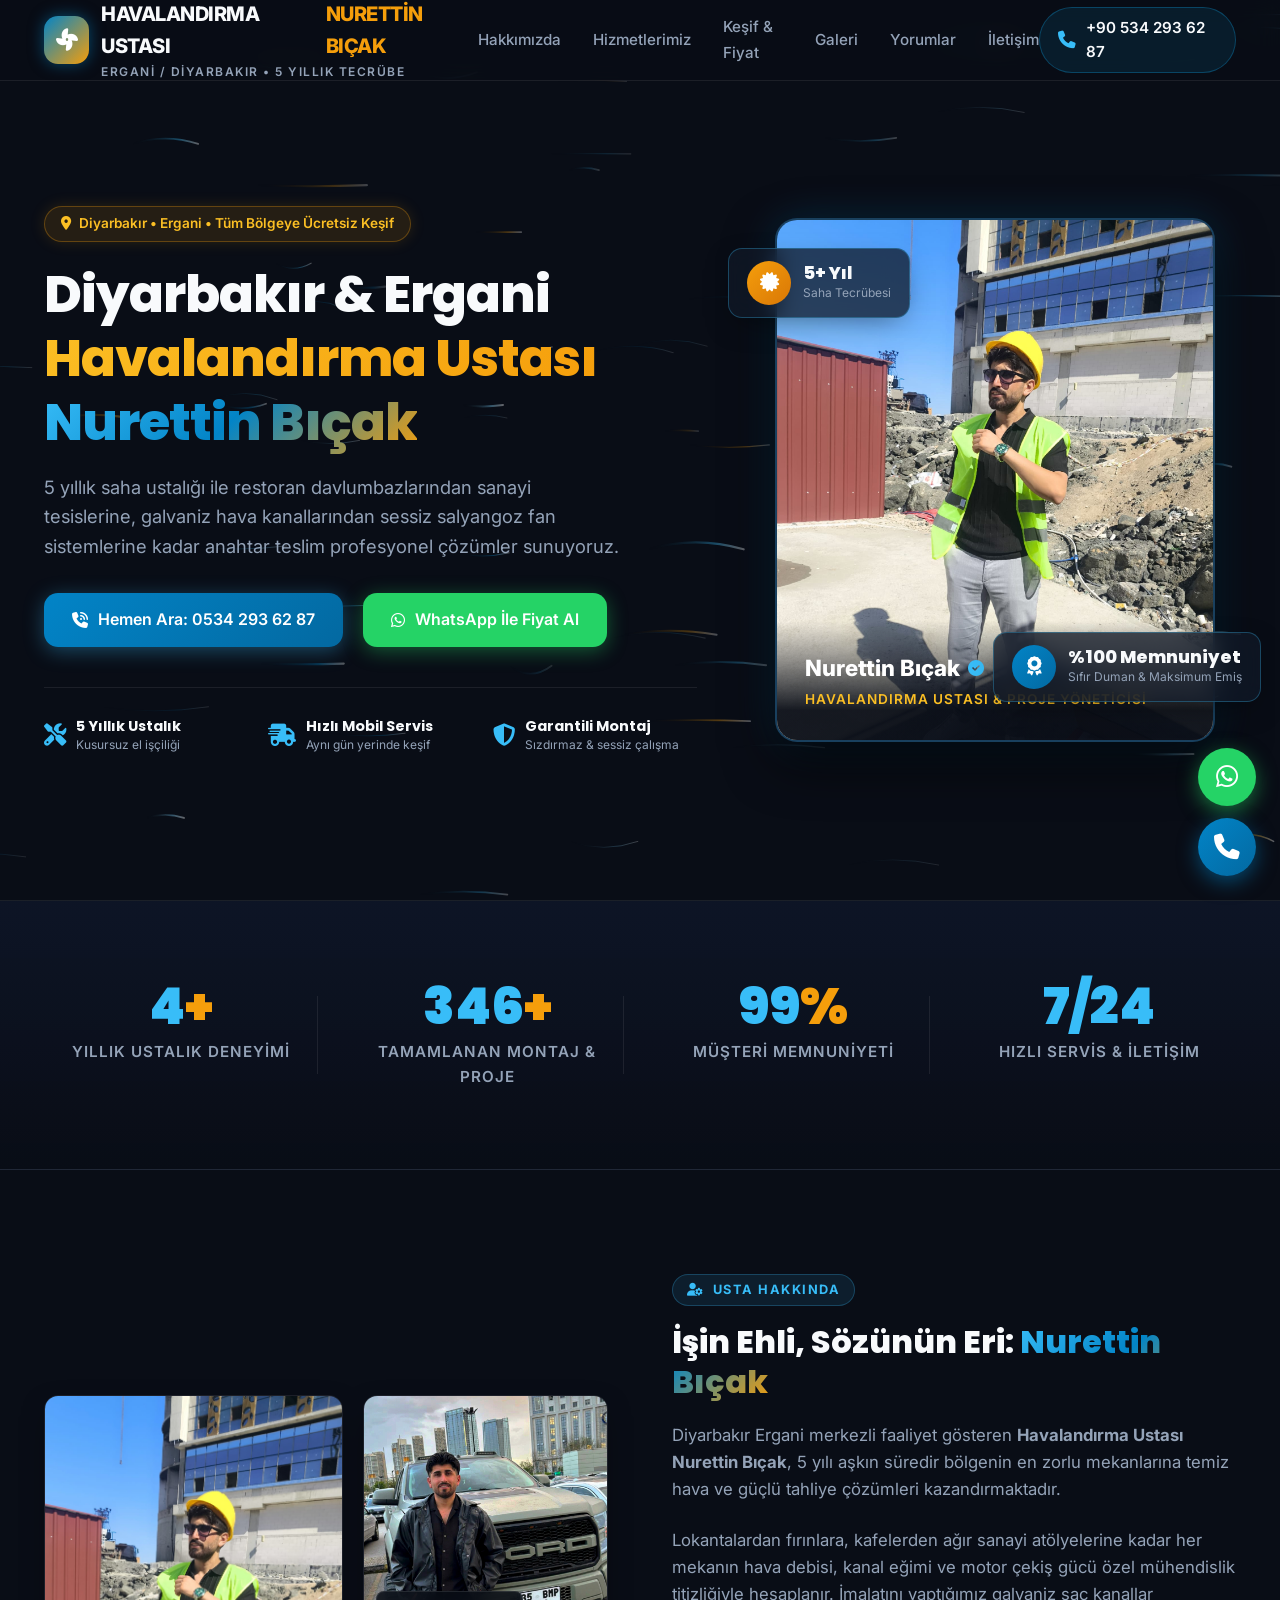
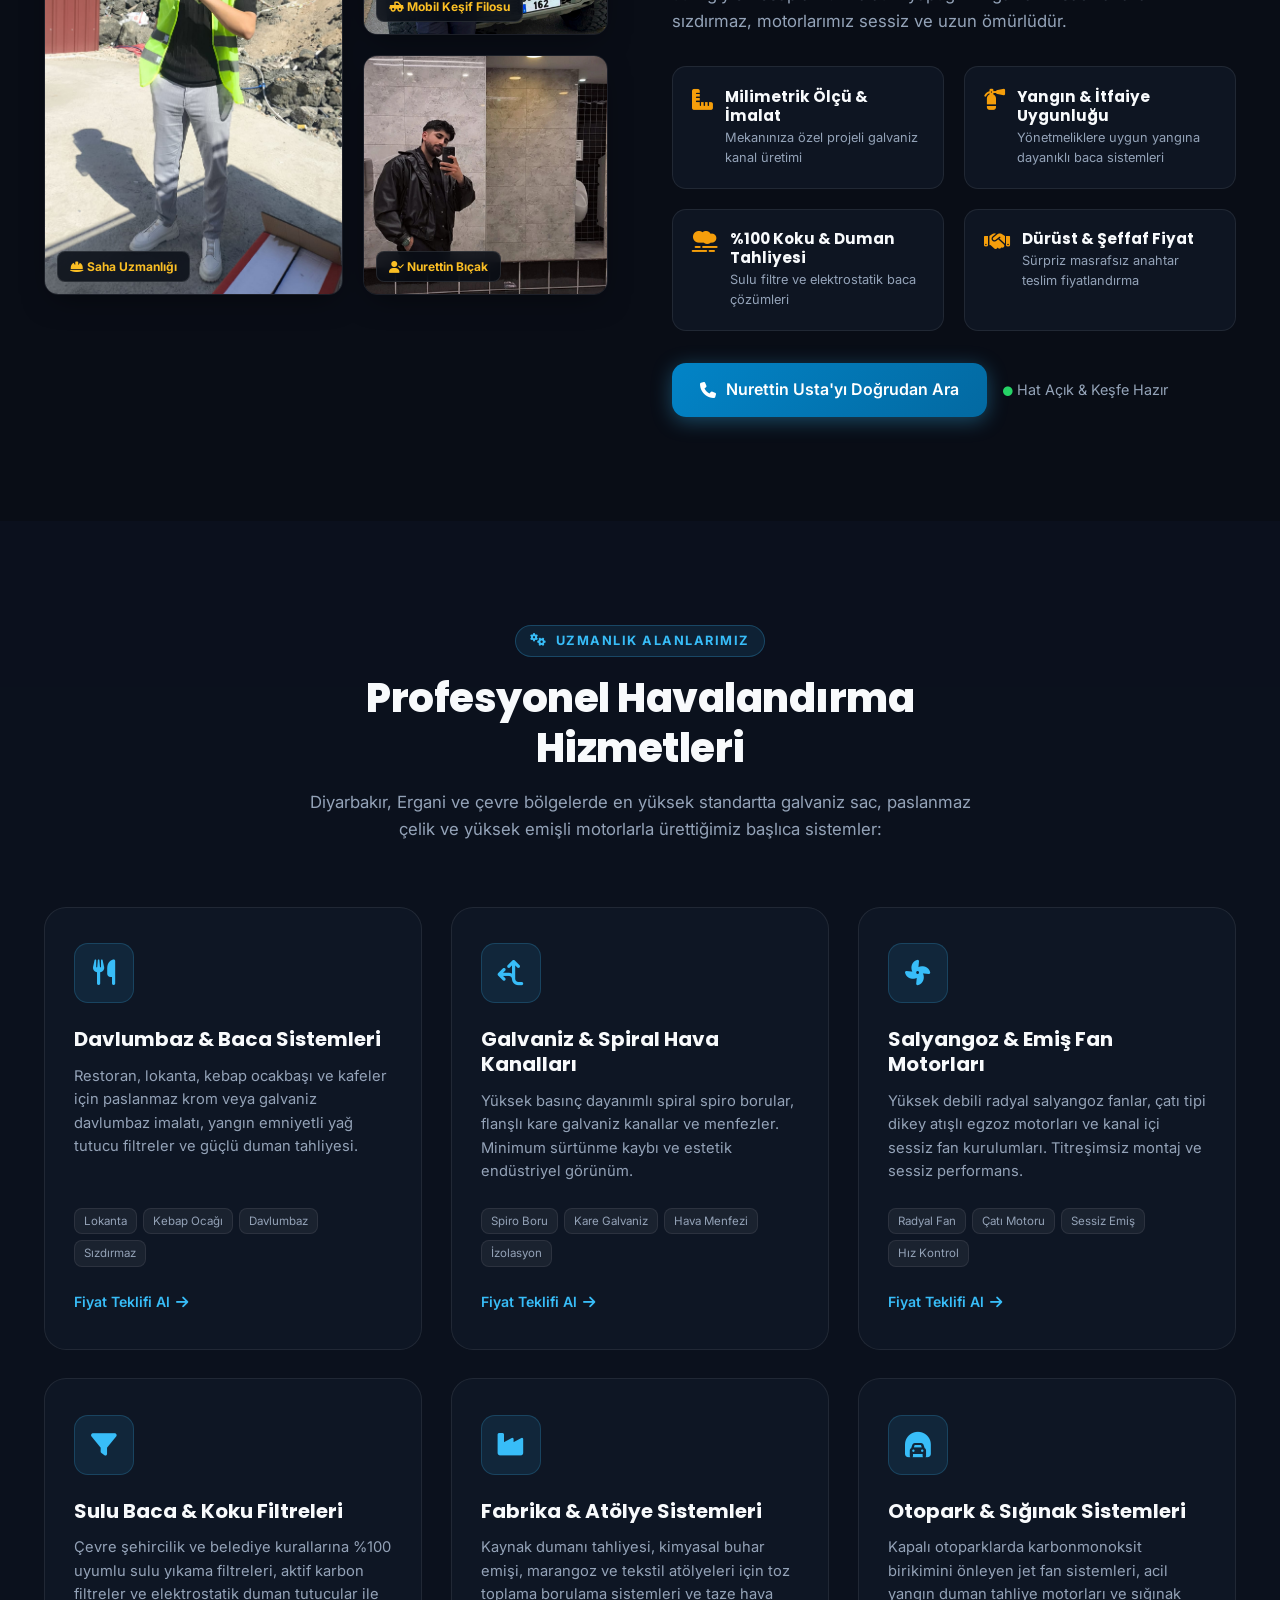
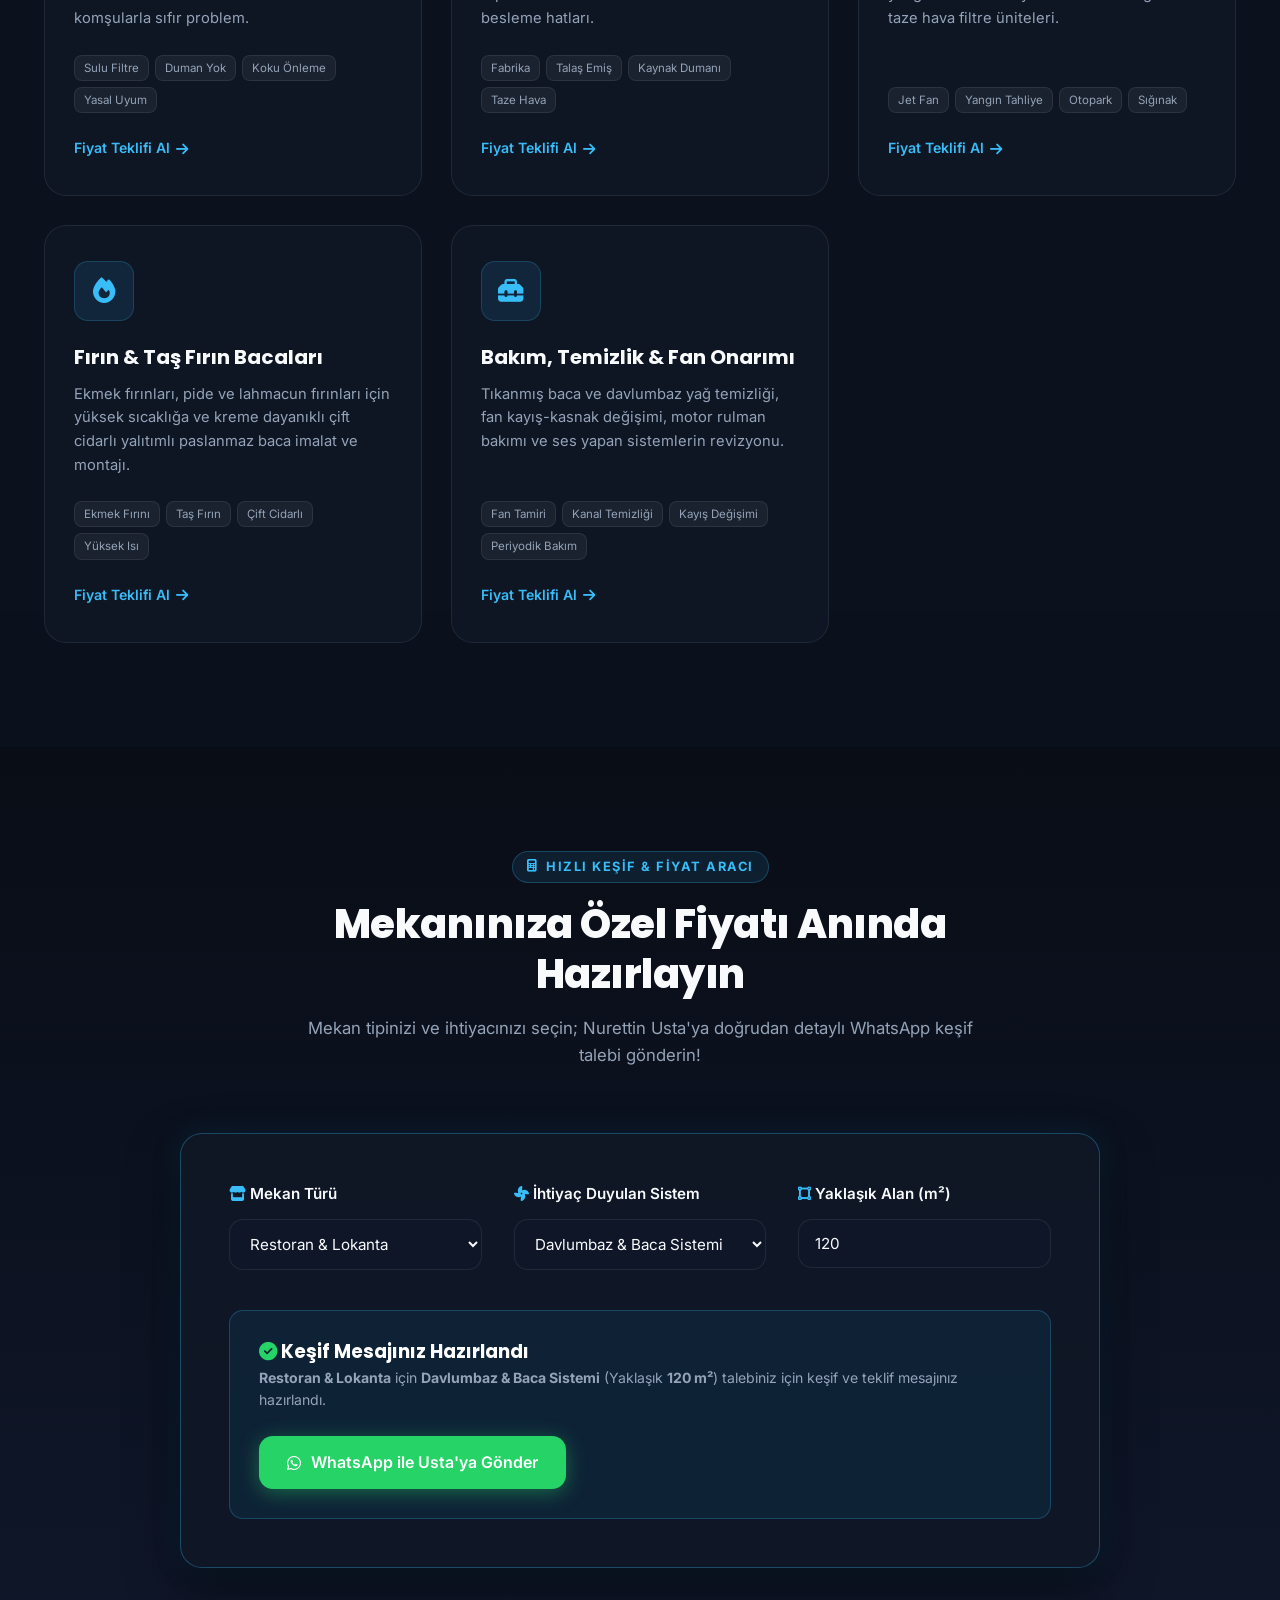
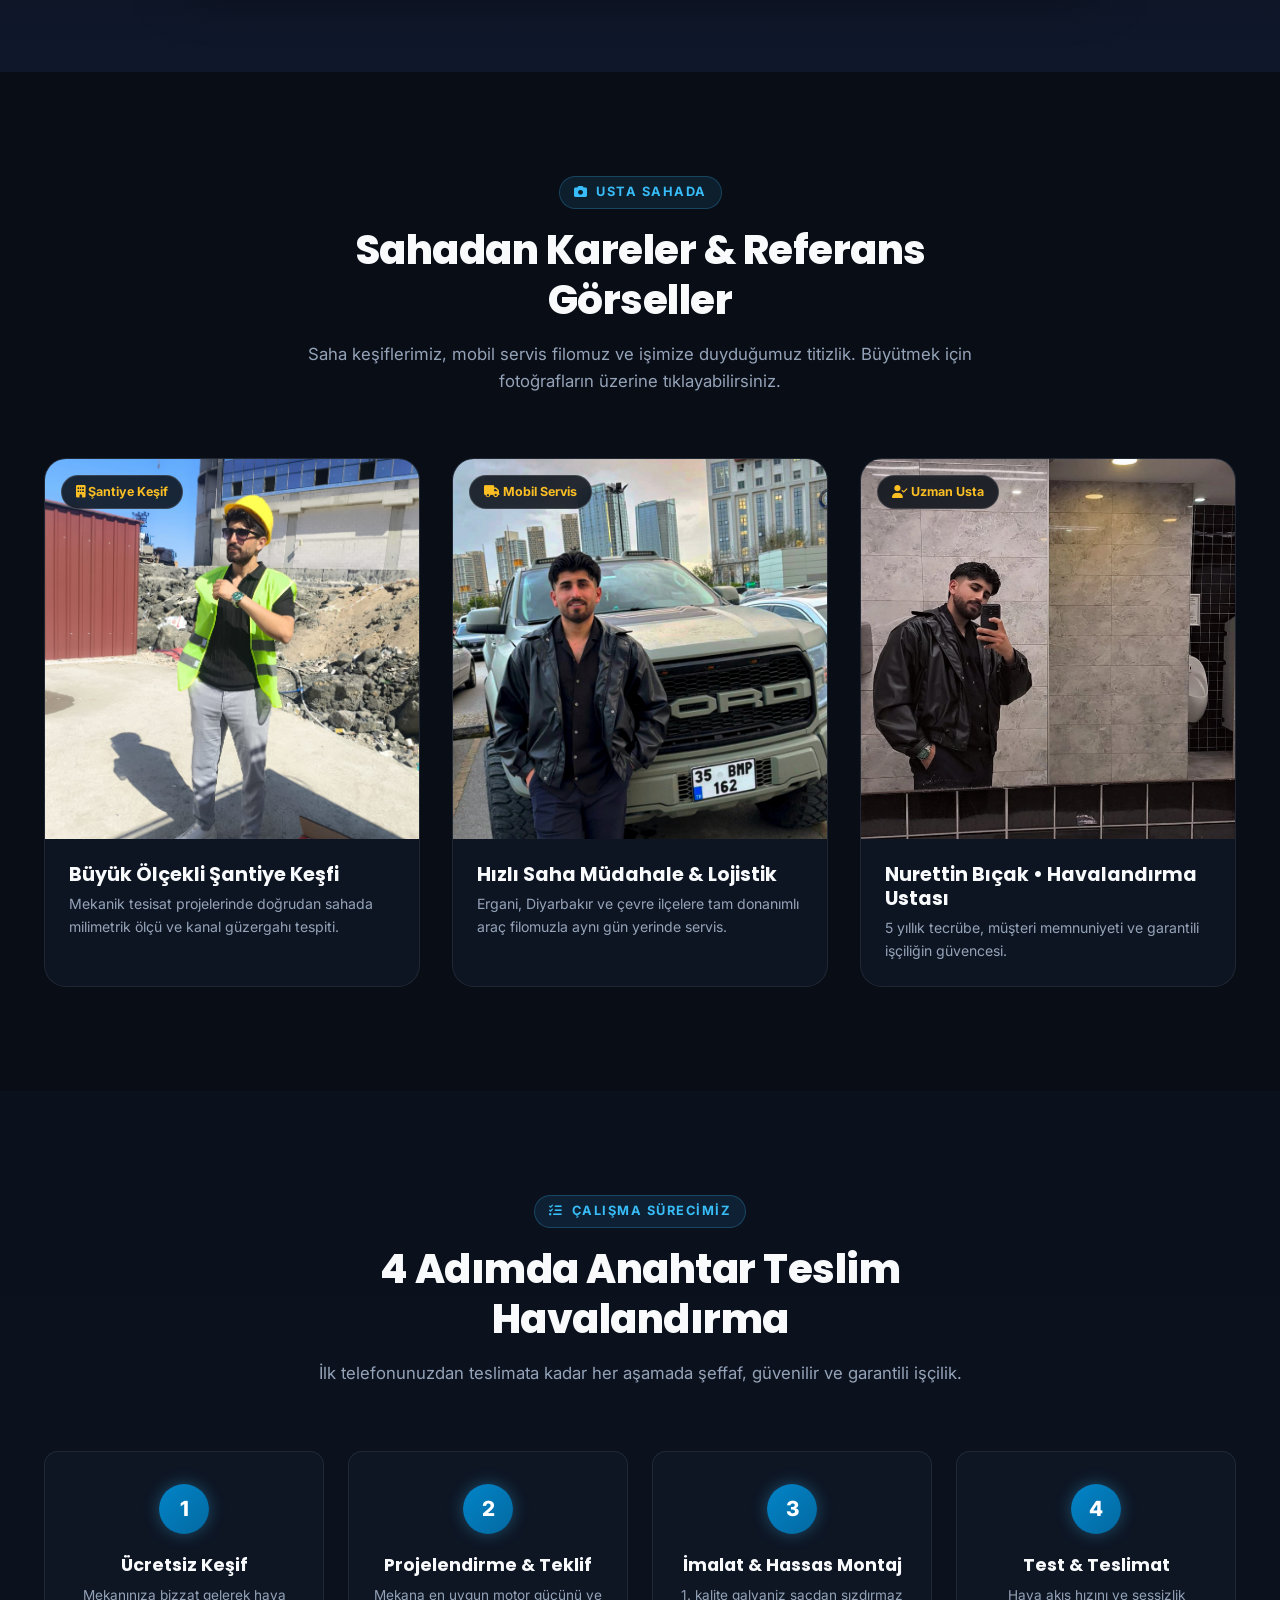
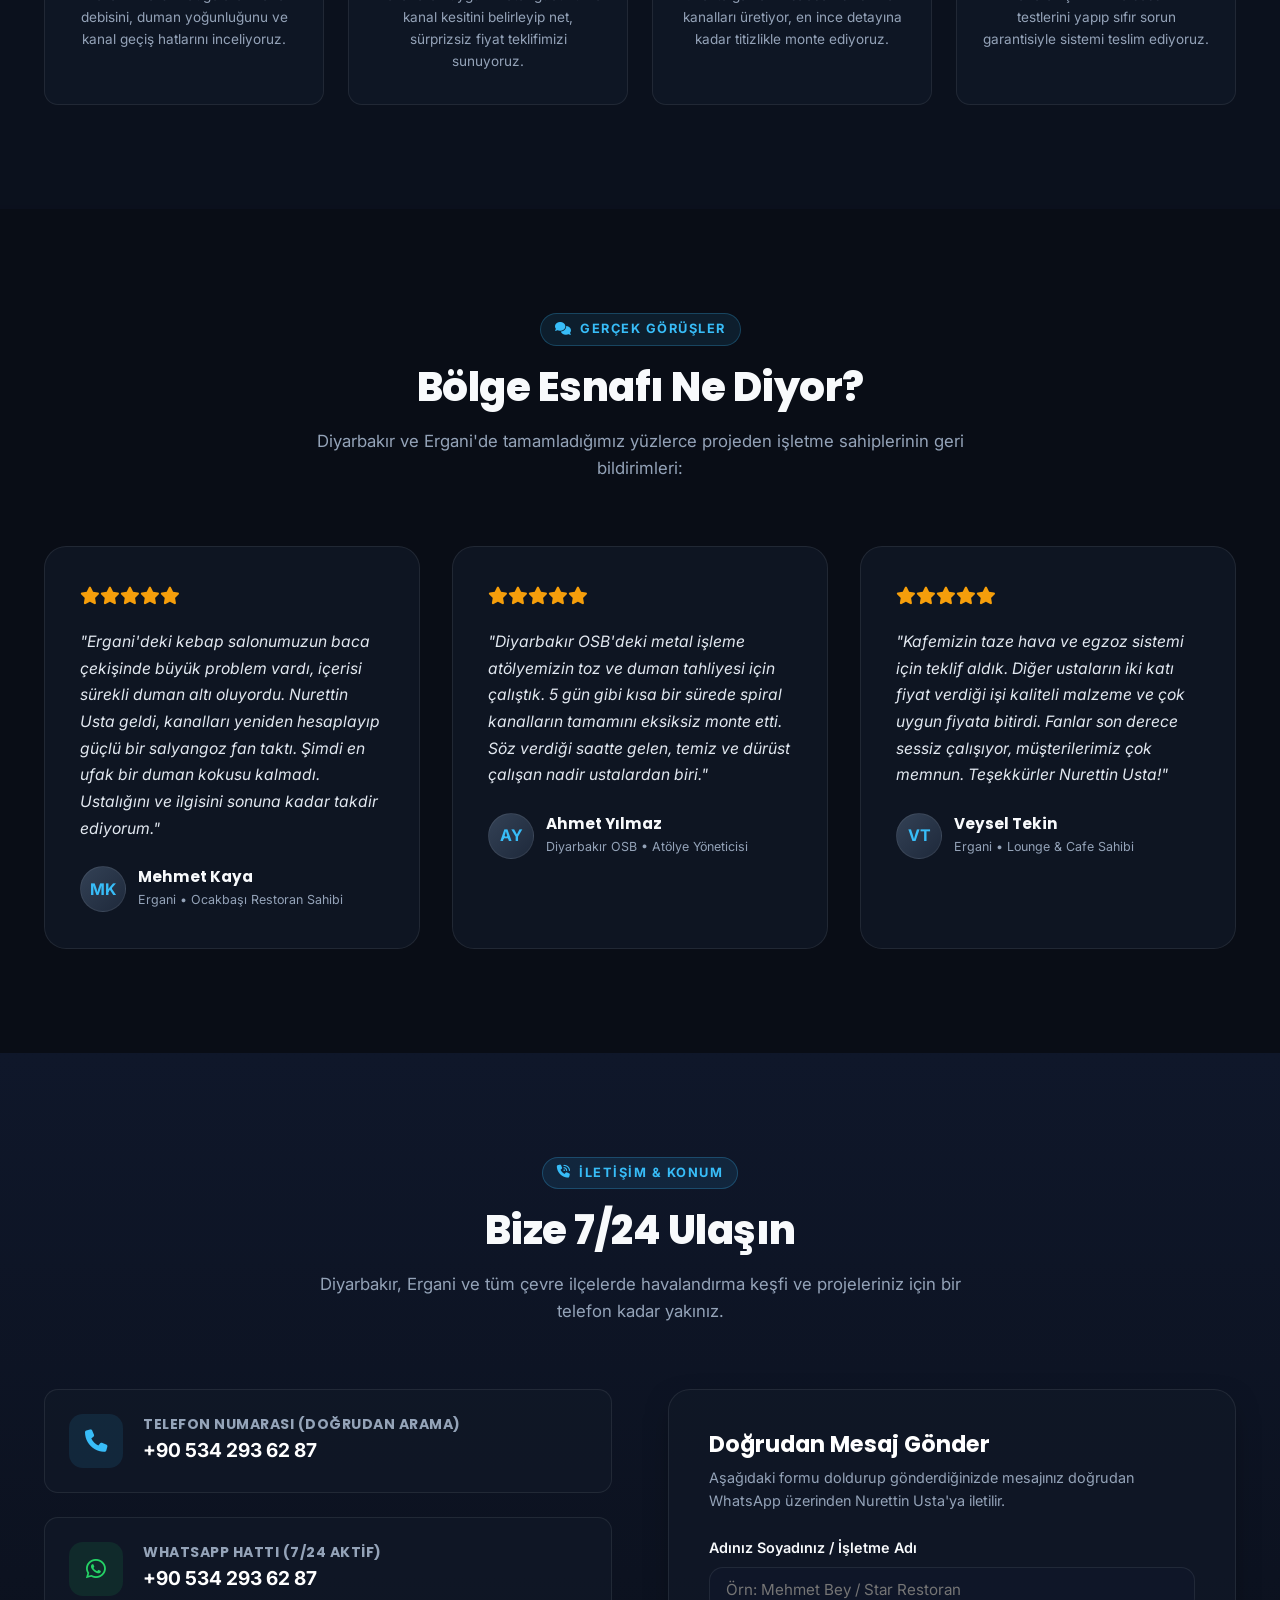
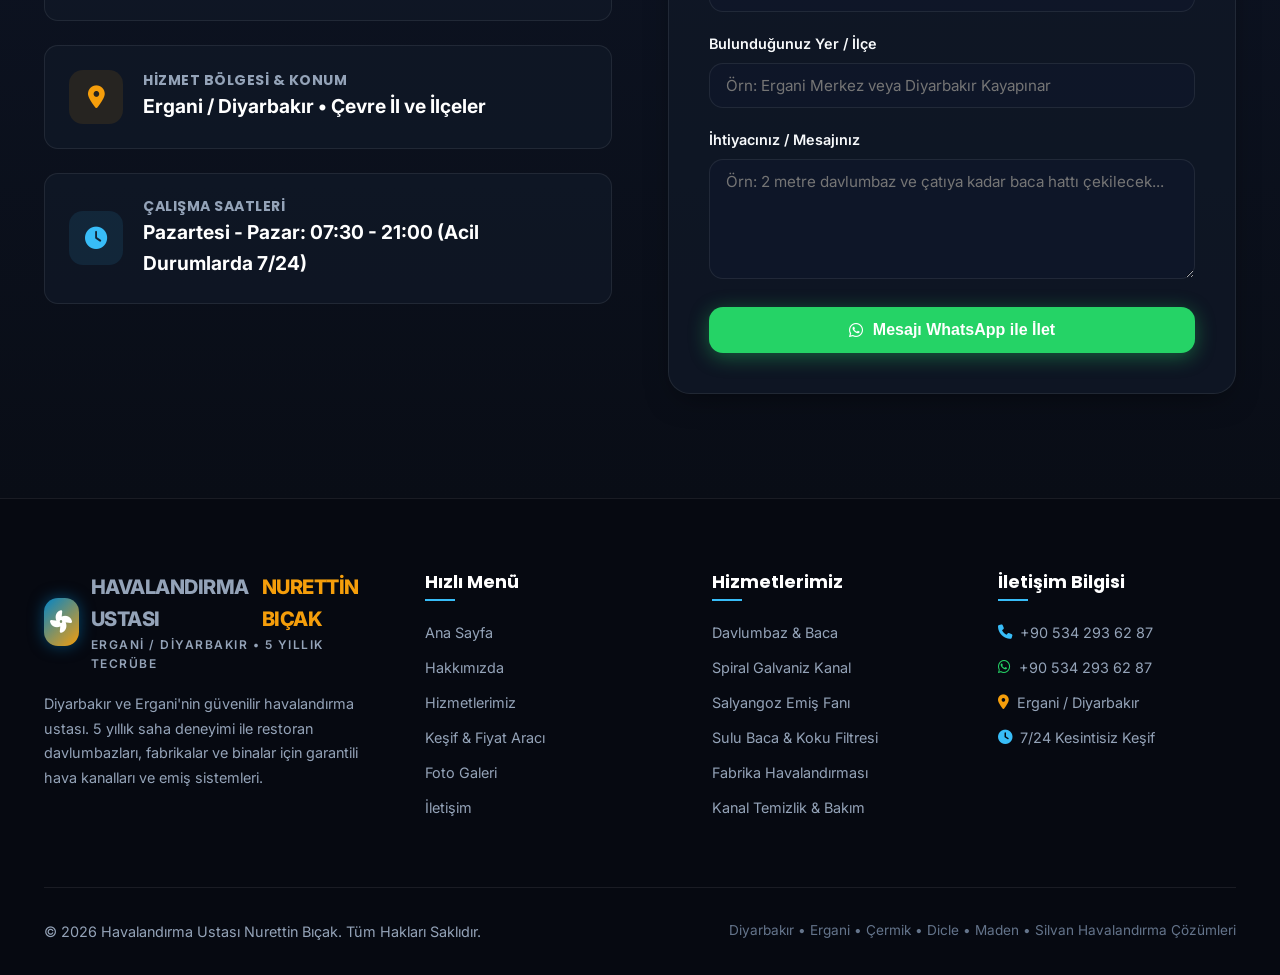
==== index.html @ f062bc70 "Initial commit: Havalandırma Ustası Nurettin Bıçak Web Sitesi" ====
<!DOCTYPE html>
<html lang="tr">
<head>
  <meta charset="UTF-8">
  <meta name="viewport" content="width=device-width, initial-scale=1.0">
  <title>Havalandırma Ustası Nurettin Bıçak | Diyarbakır & Ergani Havalandırma Sistemleri</title>
  
  <!-- Meta Etiketleri & SEO -->
  <meta name="description" content="Havalandırma Ustası Nurettin Bıçak. Diyarbakır Ergani ve tüm bölgede 5 yıllık tecrübe ile restoran davlumbaz baca, spiral galvaniz hava kanalları, salyangoz fan ve endüstriyel havalandırma sistemleri. Hemen arayın: 0534 293 62 87.">
  <meta name="keywords" content="havalandırma ustası nurettin bıçak, nurettin bıçak havalandırma, diyarbakır havalandırma, ergani havalandırma ustası, davlumbaz baca sistemleri, salyangoz fan, galvaniz hava kanalı, sulu filtre, duman tahliye">
  <meta name="author" content="Havalandırma Ustası Nurettin Bıçak">

  <!-- Open Graph / Sosyal Medya -->
  <meta property="og:title" content="Havalandırma Ustası Nurettin Bıçak | Diyarbakır & Ergani">
  <meta property="og:description" content="Diyarbakır & Ergani Havalandırma Sistemleri, Davlumbaz, Baca ve Galvaniz Kanal İmalat & Montajı. 5 Yıllık Tecrübe.">
  <meta property="og:image" content="dcdfd495-aedf-4a4e-8a0e-a73f254fdfdb.jpg">
  <meta property="og:type" content="website">

  <!-- Favicon -->
  <link rel="icon" type="image/svg+xml" href="data:image/svg+xml,<svg xmlns='http://www.w3.org/2000/svg' viewBox='0 0 100 100'><text y='.9em' font-size='90'>🌀</text></svg>">

  <!-- Google Fonts: Poppins & Inter -->
  <link rel="preconnect" href="https://fonts.googleapis.com">
  <link rel="preconnect" href="https://fonts.gstatic.com" crossorigin>
  <link href="https://fonts.googleapis.com/css2?family=Inter:wght@300;400;500;600;700&family=Poppins:wght@600;700;800;900&display=swap" rel="stylesheet">

  <!-- Font Awesome 6 Icons -->
  <link rel="stylesheet" href="https://cdnjs.cloudflare.com/ajax/libs/font-awesome/6.5.1/css/all.min.css" integrity="sha512-DTOQO9RWCH3ppGqcWaEA1BIZOC6xxalwEsw9c2QQeAIftl+Vegovlnee1c9QX4TctnWMn13TZye+giMm8e2LwA==" crossorigin="anonymous" referrerpolicy="no-referrer" />

  <!-- Ana Stil Dosyası -->
  <link rel="stylesheet" href="css/style.css">
</head>
<body>

  <!-- Arka Plan Akıcı Hava Akımı Canvas'ı -->
  <canvas id="airflow-canvas"></canvas>

  <div class="site-wrapper">

    <!-- ==========================================================================
         Header / Üst Navigasyon
         ========================================================================== -->
    <header class="site-header">
      <div class="container">
        <nav class="navbar">
          <!-- Logo -->
          <a href="#" class="brand-logo">
            <div class="logo-icon-box">
              <i class="fa-solid fa-fan"></i>
            </div>
            <div class="logo-text">
              <span class="logo-title">HAVALANDIRMA USTASI <span>NURETTİN BIÇAK</span></span>
              <span class="logo-sub">Ergani / Diyarbakır &bull; 5 Yıllık Tecrübe</span>
            </div>
          </a>

          <!-- Menü Linkleri -->
          <ul class="nav-links">
            <li><a href="#hakkimizda" class="nav-link">Hakkımızda</a></li>
            <li><a href="#hizmetler" class="nav-link">Hizmetlerimiz</a></li>
            <li><a href="#fiyat-hesapla" class="nav-link">Keşif & Fiyat</a></li>
            <li><a href="#galeri" class="nav-link">Galeri</a></li>
            <li><a href="#yorumlar" class="nav-link">Yorumlar</a></li>
            <li><a href="#iletisim" class="nav-link">İletişim</a></li>
          </ul>

          <!-- Sağ Hızlı Çağrı Butonu -->
          <div class="nav-actions">
            <a href="tel:+905342936287" class="phone-badge-btn">
              <i class="fa-solid fa-phone"></i>
              <span>+90 534 293 62 87</span>
            </a>
            <button class="mobile-toggle-btn" aria-label="Menüyü Aç/Kapat">
              <i class="fa-solid fa-bars"></i>
            </button>
          </div>
        </nav>
      </div>
    </header>

    <!-- ==========================================================================
         Hero Bölümü
         ========================================================================== -->
    <section class="hero-section" id="hero">
      <div class="container">
        <div class="hero-grid">
          <!-- Sol Yazı & CTA -->
          <div class="hero-content reveal">
            <div class="hero-location-badge">
              <i class="fa-solid fa-location-dot"></i>
              <span>Diyarbakır &bull; Ergani &bull; Tüm Bölgeye Ücretsiz Keşif</span>
            </div>
            
            <h1 class="hero-title">
              Diyarbakır & Ergani <br>
              <span class="gold-text">Havalandırma Ustası</span> <br>
              <span class="gradient-text">Nurettin Bıçak</span>
            </h1>

            <p class="hero-subtitle">
              5 yıllık saha ustalığı ile restoran davlumbazlarından sanayi tesislerine, galvaniz hava kanallarından sessiz salyangoz fan sistemlerine kadar anahtar teslim profesyonel çözümler sunuyoruz.
            </p>

            <div class="hero-cta-group">
              <a href="tel:+905342936287" class="btn btn-primary">
                <i class="fa-solid fa-phone-volume"></i>
                <span>Hemen Ara: 0534 293 62 87</span>
              </a>

              <a href="https://wa.me/905342936287?text=Merhaba%20Nurettin%20Usta,%20havaland%C4%B1rma%20hizmeti%20i%C3%A7in%20ke%C5%9Fif%20ve%20fiyat%20almak%20istiyorum." target="_blank" class="btn btn-whatsapp">
                <i class="fa-brands fa-whatsapp"></i>
                <span>WhatsApp İle Fiyat Al</span>
              </a>
            </div>

            <!-- Hızlı Güvence Rozetleri -->
            <div class="hero-features">
              <div class="hero-feature-item">
                <i class="fa-solid fa-screwdriver-wrench"></i>
                <div class="feat-text">
                  <h5>5 Yıllık Ustalık</h5>
                  <p>Kusursuz el işçiliği</p>
                </div>
              </div>
              <div class="hero-feature-item">
                <i class="fa-solid fa-truck-fast"></i>
                <div class="feat-text">
                  <h5>Hızlı Mobil Servis</h5>
                  <p>Aynı gün yerinde keşif</p>
                </div>
              </div>
              <div class="hero-feature-item">
                <i class="fa-solid fa-shield-halved"></i>
                <div class="feat-text">
                  <h5>Garantili Montaj</h5>
                  <p>Sızdırmaz & sessiz çalışma</p>
                </div>
              </div>
            </div>
          </div>

          <!-- Sağ Usta Görseli & Floating Badges -->
          <div class="hero-visual reveal">
            <!-- Yüzen Deneyim Rozeti -->
            <div class="floating-badge badge-exp">
              <div class="badge-icon">
                <i class="fa-solid fa-certificate"></i>
              </div>
              <div class="badge-content">
                <h4>5+ Yıl</h4>
                <p>Saha Tecrübesi</p>
              </div>
            </div>

            <!-- Usta Kartı (Sarı Baretli Şantiye Fotoğrafı) -->
            <div class="hero-image-card">
              <img src="dcdfd495-aedf-4a4e-8a0e-a73f254fdfdb.jpg" alt="Havalandırma Ustası Nurettin Bıçak Şantiyede">
              <div class="hero-image-overlay">
                <div class="overlay-name">
                  <span>Nurettin Bıçak</span>
                  <i class="fa-solid fa-circle-check" style="color: #38bdf8; font-size: 1rem;"></i>
                </div>
                <div class="overlay-title">Havalandırma Ustası & Proje Yöneticisi</div>
              </div>
            </div>

            <!-- Yüzen Garanti Rozeti -->
            <div class="floating-badge badge-guarantee">
              <div class="badge-icon">
                <i class="fa-solid fa-award"></i>
              </div>
              <div class="badge-content">
                <h4>%100 Memnuniyet</h4>
                <p>Sıfır Duman & Maksimum Emiş</p>
              </div>
            </div>
          </div>
        </div>
      </div>
    </section>

    <!-- ==========================================================================
         Sayaç Şeridi (Stats Banner)
         ========================================================================== -->
    <section class="stats-banner">
      <div class="container">
        <div class="stats-grid">
          <div class="stat-box">
            <div class="stat-number">
              <span class="stat-count" data-target="5">0</span><span class="plus">+</span>
            </div>
            <div class="stat-label">Yıllık Ustalık Deneyimi</div>
          </div>

          <div class="stat-box">
            <div class="stat-number">
              <span class="stat-count" data-target="350">0</span><span class="plus">+</span>
            </div>
            <div class="stat-label">Tamamlanan Montaj & Proje</div>
          </div>

          <div class="stat-box">
            <div class="stat-number">
              <span class="stat-count" data-target="100">0</span><span class="plus">%</span>
            </div>
            <div class="stat-label">Müşteri Memnuniyeti</div>
          </div>

          <div class="stat-box">
            <div class="stat-number">
              <span>7/24</span>
            </div>
            <div class="stat-label">Hızlı Servis & İletişim</div>
          </div>
        </div>
      </div>
    </section>

    <!-- ==========================================================================
         Hakkımızda Bölümü (About)
         ========================================================================== */
    -->
    <section class="section" id="hakkimizda">
      <div class="container">
        <div class="about-grid">
          <!-- Sol: Fotoğraf Mozaiği (Kullanıcının 3 Fotoğrafı Birlikte) -->
          <div class="about-images-mosaic reveal">
            <!-- Baretli Saha Görseli -->
            <div class="mosaic-img-box large">
              <img src="dcdfd495-aedf-4a4e-8a0e-a73f254fdfdb.jpg" alt="Nurettin Bıçak Şantiye ve Saha Keşfi">
              <span class="mosaic-tag"><i class="fa-solid fa-helmet-safety"></i> Saha Uzmanlığı</span>
            </div>

            <!-- Ford Raptor Araçlı Servis Görseli -->
            <div class="mosaic-img-box">
              <img src="bad29a2e-ef3e-41e2-a7c5-c353f5a15ecd.jpg" alt="Havalandırma Ustası Nurettin Bıçak Mobil Servis ve Keşif">
              <span class="mosaic-tag"><i class="fa-solid fa-truck-pickup"></i> Mobil Keşif Filosu</span>
            </div>

            <!-- Profil Görseli -->
            <div class="mosaic-img-box">
              <img src="37fae6c2-96d6-4efa-825b-70e6f3691e4b.jpg" alt="Havalandırma Ustası Nurettin Bıçak">
              <span class="mosaic-tag"><i class="fa-solid fa-user-check"></i> Nurettin Bıçak</span>
            </div>
          </div>

          <!-- Sağ: Açıklama ve Güven Unsurları -->
          <div class="about-text reveal">
            <div class="section-tag">
              <i class="fa-solid fa-user-gear"></i> Usta Hakkında
            </div>
            <h3>İşin Ehli, Sözünün Eri: <span class="gradient-text">Nurettin Bıçak</span></h3>
            <p>
              Diyarbakır Ergani merkezli faaliyet gösteren <strong>Havalandırma Ustası Nurettin Bıçak</strong>, 5 yılı aşkın süredir bölgenin en zorlu mekanlarına temiz hava ve güçlü tahliye çözümleri kazandırmaktadır.
            </p>
            <p>
              Lokantalardan fırınlara, kafelerden ağır sanayi atölyelerine kadar her mekanın hava debisi, kanal eğimi ve motor çekiş gücü özel mühendislik titizliğiyle hesaplanır. İmalatını yaptığımız galvaniz sac kanallar sızdırmaz, motorlarımız sessiz ve uzun ömürlüdür.
            </p>

            <div class="about-highlights">
              <div class="about-highlight-card">
                <i class="fa-solid fa-ruler-combined"></i>
                <div>
                  <h5>Milimetrik Ölçü & İmalat</h5>
                  <p>Mekanınıza özel projeli galvaniz kanal üretimi</p>
                </div>
              </div>
              <div class="about-highlight-card">
                <i class="fa-solid fa-fire-extinguisher"></i>
                <div>
                  <h5>Yangın & İtfaiye Uygunluğu</h5>
                  <p>Yönetmeliklere uygun yangına dayanıklı baca sistemleri</p>
                </div>
              </div>
              <div class="about-highlight-card">
                <i class="fa-solid fa-smog"></i>
                <div>
                  <h5>%100 Koku & Duman Tahliyesi</h5>
                  <p>Sulu filtre ve elektrostatik baca çözümleri</p>
                </div>
              </div>
              <div class="about-highlight-card">
                <i class="fa-solid fa-handshake"></i>
                <div>
                  <h5>Dürüst & Şeffaf Fiyat</h5>
                  <p>Sürpriz masrafsız anahtar teslim fiyatlandırma</p>
                </div>
              </div>
            </div>

            <div style="display: flex; gap: 1rem; align-items: center; flex-wrap: wrap;">
              <a href="tel:+905342936287" class="btn btn-primary">
                <i class="fa-solid fa-phone"></i> Nurettin Usta'yı Doğrudan Ara
              </a>
              <span style="color: var(--text-muted); font-size: 0.9rem;">
                <i class="fa-solid fa-circle" style="color: #25d366; font-size: 0.6rem;"></i> Hat Açık & Keşfe Hazır
              </span>
            </div>
          </div>
        </div>
      </div>
    </section>

    <!-- ==========================================================================
         Hizmetlerimiz Bölümü (Services)
         ========================================================================== -->
    <section class="section" id="hizmetler" style="background: rgba(15, 23, 42, 0.4);">
      <div class="container">
        <div class="section-header reveal">
          <div class="section-tag">
            <i class="fa-solid fa-gears"></i> Uzmanlık Alanlarımız
          </div>
          <h2 class="section-title">Profesyonel Havalandırma Hizmetleri</h2>
          <p class="section-desc">
            Diyarbakır, Ergani ve çevre bölgelerde en yüksek standartta galvaniz sac, paslanmaz çelik ve yüksek emişli motorlarla ürettiğimiz başlıca sistemler:
          </p>
        </div>

        <div class="services-grid">
          <!-- 1. Davlumbaz & Mutfak Baca -->
          <div class="service-card reveal">
            <div class="service-icon-box">
              <i class="fa-solid fa-utensils"></i>
            </div>
            <h4>Davlumbaz & Baca Sistemleri</h4>
            <p>
              Restoran, lokanta, kebap ocakbaşı ve kafeler için paslanmaz krom veya galvaniz davlumbaz imalatı, yangın emniyetli yağ tutucu filtreler ve güçlü duman tahliyesi.
            </p>
            <div class="service-tags">
              <span>Lokanta</span>
              <span>Kebap Ocağı</span>
              <span>Davlumbaz</span>
              <span>Sızdırmaz</span>
            </div>
            <a href="https://wa.me/905342936287?text=Merhaba%20Nurettin%20Usta,%20Davlumbaz%20ve%20Baca%20sistemi%20i%C3%A7in%20fiyat%20almak%20istiyorum." target="_blank" class="service-btn">
              Fiyat Teklifi Al <i class="fa-solid fa-arrow-right"></i>
            </a>
          </div>

          <!-- 2. Spiral & Kare Hava Kanalları -->
          <div class="service-card reveal">
            <div class="service-icon-box">
              <i class="fa-solid fa-arrows-split-up-and-left"></i>
            </div>
            <h4>Galvaniz & Spiral Hava Kanalları</h4>
            <p>
              Yüksek basınç dayanımlı spiral spiro borular, flanşlı kare galvaniz kanallar ve menfezler. Minimum sürtünme kaybı ve estetik endüstriyel görünüm.
            </p>
            <div class="service-tags">
              <span>Spiro Boru</span>
              <span>Kare Galvaniz</span>
              <span>Hava Menfezi</span>
              <span>İzolasyon</span>
            </div>
            <a href="https://wa.me/905342936287?text=Merhaba%20Nurettin%20Usta,%20Galvaniz%20veya%20Spiral%20Hava%20Kanal%C4%B1%20imalat%C4%B1%20hakk%C4%B1nda%20bilgi%20almak%20istiyorum." target="_blank" class="service-btn">
              Fiyat Teklifi Al <i class="fa-solid fa-arrow-right"></i>
            </a>
          </div>

          <!-- 3. Salyangoz & Çatı Fanları -->
          <div class="service-card reveal">
            <div class="service-icon-box">
              <i class="fa-solid fa-fan"></i>
            </div>
            <h4>Salyangoz & Emiş Fan Motorları</h4>
            <p>
              Yüksek debili radyal salyangoz fanlar, çatı tipi dikey atışlı egzoz motorları ve kanal içi sessiz fan kurulumları. Titreşimsiz montaj ve sessiz performans.
            </p>
            <div class="service-tags">
              <span>Radyal Fan</span>
              <span>Çatı Motoru</span>
              <span>Sessiz Emiş</span>
              <span>Hız Kontrol</span>
            </div>
            <a href="https://wa.me/905342936287?text=Merhaba%20Nurettin%20Usta,%20Salyangoz%20Fan%20veya%20Emi%C5%9F%20Motoru%20i%C3%A7in%20fiyat%20almak%20istiyorum." target="_blank" class="service-btn">
              Fiyat Teklifi Al <i class="fa-solid fa-arrow-right"></i>
            </a>
          </div>

          <!-- 4. Sulu Baca & Elektrostatik Filtre -->
          <div class="service-card reveal">
            <div class="service-icon-box">
              <i class="fa-solid fa-filter"></i>
            </div>
            <h4>Sulu Baca & Koku Filtreleri</h4>
            <p>
              Çevre şehircilik ve belediye kurallarına %100 uyumlu sulu yıkama filtreleri, aktif karbon filtreler ve elektrostatik duman tutucular ile komşularla sıfır problem.
            </p>
            <div class="service-tags">
              <span>Sulu Filtre</span>
              <span>Duman Yok</span>
              <span>Koku Önleme</span>
              <span>Yasal Uyum</span>
            </div>
            <a href="https://wa.me/905342936287?text=Merhaba%20Nurettin%20Usta,%20Sulu%20Baca%20ve%20Filtre%20Sistemi%20i%C3%A7in%20fiyat%20almak%20istiyorum." target="_blank" class="service-btn">
              Fiyat Teklifi Al <i class="fa-solid fa-arrow-right"></i>
            </a>
          </div>

          <!-- 5. Endüstriyel Fabrika Havalandırması -->
          <div class="service-card reveal">
            <div class="service-icon-box">
              <i class="fa-solid fa-industry"></i>
            </div>
            <h4>Fabrika & Atölye Sistemleri</h4>
            <p>
              Kaynak dumanı tahliyesi, kimyasal buhar emişi, marangoz ve tekstil atölyeleri için toz toplama borulama sistemleri ve taze hava besleme hatları.
            </p>
            <div class="service-tags">
              <span>Fabrika</span>
              <span>Talaş Emiş</span>
              <span>Kaynak Dumanı</span>
              <span>Taze Hava</span>
            </div>
            <a href="https://wa.me/905342936287?text=Merhaba%20Nurettin%20Usta,%20Fabrika%20veya%20At%C3%B6lye%20havaland%C4%B1rma%20projesi%20i%C3%A7in%20ke%C5%9Fif%20istiyorum." target="_blank" class="service-btn">
              Fiyat Teklifi Al <i class="fa-solid fa-arrow-right"></i>
            </a>
          </div>

          <!-- 6. Otopark & Sığınak Havalandırma -->
          <div class="service-card reveal">
            <div class="service-icon-box">
              <i class="fa-solid fa-car-tunnel"></i>
            </div>
            <h4>Otopark & Sığınak Sistemleri</h4>
            <p>
              Kapalı otoparklarda karbonmonoksit birikimini önleyen jet fan sistemleri, acil yangın duman tahliye motorları ve sığınak taze hava filtre üniteleri.
            </p>
            <div class="service-tags">
              <span>Jet Fan</span>
              <span>Yangın Tahliye</span>
              <span>Otopark</span>
              <span>Sığınak</span>
            </div>
            <a href="https://wa.me/905342936287?text=Merhaba%20Nurettin%20Usta,%20Otopark%20veya%20S%C4%B1%C4%9F%C4%B1nak%20havaland%C4%B1rmas%C4%B1%20hakk%C4%B1nda%20g%C3%B6r%C3%BC%C5%9Fmek%20istiyorum." target="_blank" class="service-btn">
              Fiyat Teklifi Al <i class="fa-solid fa-arrow-right"></i>
            </a>
          </div>

          <!-- 7. Fırın & Taş Fırın Bacaları -->
          <div class="service-card reveal">
            <div class="service-icon-box">
              <i class="fa-solid fa-fire"></i>
            </div>
            <h4>Fırın & Taş Fırın Bacaları</h4>
            <p>
              Ekmek fırınları, pide ve lahmacun fırınları için yüksek sıcaklığa ve kreme dayanıklı çift cidarlı yalıtımlı paslanmaz baca imalat ve montajı.
            </p>
            <div class="service-tags">
              <span>Ekmek Fırını</span>
              <span>Taş Fırın</span>
              <span>Çift Cidarlı</span>
              <span>Yüksek Isı</span>
            </div>
            <a href="https://wa.me/905342936287?text=Merhaba%20Nurettin%20Usta,%20F%C4%B1r%C4%B1n%20baca%20sistemi%20i%C3%A7in%20fiyat%20almak%20istiyorum." target="_blank" class="service-btn">
              Fiyat Teklifi Al <i class="fa-solid fa-arrow-right"></i>
            </a>
          </div>

          <!-- 8. Periyodik Bakım, Temizlik & Onarım -->
          <div class="service-card reveal">
            <div class="service-icon-box">
              <i class="fa-solid fa-toolbox"></i>
            </div>
            <h4>Bakım, Temizlik & Fan Onarımı</h4>
            <p>
              Tıkanmış baca ve davlumbaz yağ temizliği, fan kayış-kasnak değişimi, motor rulman bakımı ve ses yapan sistemlerin revizyonu.
            </p>
            <div class="service-tags">
              <span>Fan Tamiri</span>
              <span>Kanal Temizliği</span>
              <span>Kayış Değişimi</span>
              <span>Periyodik Bakım</span>
            </div>
            <a href="https://wa.me/905342936287?text=Merhaba%20Nurettin%20Usta,%20havaland%C4%B1rma%20bak%C4%B1m%C4%B1%20veya%20fan%20onar%C4%B1m%C4%B1%20i%C3%A7in%20destek%20istiyorum." target="_blank" class="service-btn">
              Fiyat Teklifi Al <i class="fa-solid fa-arrow-right"></i>
            </a>
          </div>
        </div>
      </div>
    </section>

    <!-- ==========================================================================
         İnteraktif Fiyat & Keşif Hesaplayıcı (WhatsApp Entegrasyonlu)
         ========================================================================== -->
    <section class="section calculator-section" id="fiyat-hesapla">
      <div class="container">
        <div class="section-header reveal">
          <div class="section-tag">
            <i class="fa-solid fa-calculator"></i> Hızlı Keşif & Fiyat Aracı
          </div>
          <h2 class="section-title">Mekanınıza Özel Fiyatı Anında Hazırlayın</h2>
          <p class="section-desc">
            Mekan tipinizi ve ihtiyacınızı seçin; Nurettin Usta'ya doğrudan detaylı WhatsApp keşif talebi gönderin!
          </p>
        </div>

        <div class="calc-box reveal">
          <div class="calc-grid">
            <!-- 1. Mekan Türü -->
            <div class="calc-group">
              <label for="calc-space"><i class="fa-solid fa-store" style="color: var(--primary-light);"></i> Mekan Türü</label>
              <select id="calc-space" class="calc-select">
                <option value="restoran">Restoran & Lokanta</option>
                <option value="kafe">Kafe & Nargile / Lounge</option>
                <option value="firin">Fırın, Pide & Kebap Ocağı</option>
                <option value="fabrika">Fabrika & Atölye</option>
                <option value="otopark">Kapalı Otopark & Sığınak</option>
                <option value="ofis">Ofis, Mağaza & Düğün Salonu</option>
              </select>
            </div>

            <!-- 2. İhtiyaç Duyulan Hizmet -->
            <div class="calc-group">
              <label for="calc-service"><i class="fa-solid fa-fan" style="color: var(--primary-light);"></i> İhtiyaç Duyulan Sistem</label>
              <select id="calc-service" class="calc-select">
                <option value="davlumbaz">Davlumbaz & Baca Sistemi</option>
                <option value="kanal">Spiral / Kare Galvaniz Hava Kanalı</option>
                <option value="fan">Salyangoz Emiş Fanı & Motor Kurulumu</option>
                <option value="filtre">Sulu Baca / Elektrostatik Koku Filtresi</option>
                <option value="komple">Komple Anahtar Teslim Havalandırma</option>
                <option value="bakim">Periyodik Bakım & Temizlik</option>
              </select>
            </div>

            <!-- 3. Alan (m2) -->
            <div class="calc-group">
              <label for="calc-area"><i class="fa-solid fa-vector-square" style="color: var(--primary-light);"></i> Yaklaşık Alan (m²)</label>
              <input type="number" id="calc-area" class="calc-input" value="120" min="10" max="10000" placeholder="Örn: 120">
            </div>
          </div>

          <!-- Sonuç & Gönderim Kutusu -->
          <div class="calc-result-box">
            <div class="calc-info">
              <h5><i class="fa-solid fa-circle-check" style="color: #25d366;"></i> Keşif Mesajınız Hazırlandı</h5>
              <p id="calc-summary-text">Seçilen mekan ve sistem için keşif talebi oluşturuldu.</p>
            </div>
            <a href="#" id="calc-send-btn" target="_blank" class="btn btn-whatsapp">
              <i class="fa-brands fa-whatsapp"></i> WhatsApp ile Usta'ya Gönder
            </a>
          </div>
        </div>
      </div>
    </section>

    <!-- ==========================================================================
         Galeri & Usta İş Başında (Kullanıcı Fotoğrafları Vitrini)
         ========================================================================== -->
    <section class="section" id="galeri">
      <div class="container">
        <div class="section-header reveal">
          <div class="section-tag">
            <i class="fa-solid fa-camera"></i> Usta Sahada
          </div>
          <h2 class="section-title">Sahadan Kareler & Referans Görseller</h2>
          <p class="section-desc">
            Saha keşiflerimiz, mobil servis filomuz ve işimize duyduğumuz titizlik. Büyütmek için fotoğrafların üzerine tıklayabilirsiniz.
          </p>
        </div>

        <div class="gallery-grid">
          <!-- Fotoğraf 1: Şantiye & Baretli -->
          <div class="gallery-card reveal">
            <div class="gallery-img-wrapper">
              <img src="dcdfd495-aedf-4a4e-8a0e-a73f254fdfdb.jpg" alt="Nurettin Usta Şantiye Denetimi ve Keşif">
              <span class="gallery-badge"><i class="fa-solid fa-building"></i> Şantiye Keşif</span>
            </div>
            <div class="gallery-info">
              <h4>Büyük Ölçekli Şantiye Keşfi</h4>
              <p>Mekanik tesisat projelerinde doğrudan sahada milimetrik ölçü ve kanal güzergahı tespiti.</p>
            </div>
          </div>

          <!-- Fotoğraf 2: Ford Raptor Araçlı -->
          <div class="gallery-card reveal">
            <div class="gallery-img-wrapper">
              <img src="bad29a2e-ef3e-41e2-a7c5-c353f5a15ecd.jpg" alt="Havalandırma Ustası Mobil Servis ve Lojistik">
              <span class="gallery-badge"><i class="fa-solid fa-truck"></i> Mobil Servis</span>
            </div>
            <div class="gallery-info">
              <h4>Hızlı Saha Müdahale & Lojistik</h4>
              <p>Ergani, Diyarbakır ve çevre ilçelere tam donanımlı araç filomuzla aynı gün yerinde servis.</p>
            </div>
          </div>

          <!-- Fotoğraf 3: Profil -->
          <div class="gallery-card reveal">
            <div class="gallery-img-wrapper">
              <img src="37fae6c2-96d6-4efa-825b-70e6f3691e4b.jpg" alt="Havalandırma Ustası Nurettin Bıçak">
              <span class="gallery-badge"><i class="fa-solid fa-user-check"></i> Uzman Usta</span>
            </div>
            <div class="gallery-info">
              <h4>Nurettin Bıçak &bull; Havalandırma Ustası</h4>
              <p>5 yıllık tecrübe, müşteri memnuniyeti ve garantili işçiliğin güvencesi.</p>
            </div>
          </div>
        </div>
      </div>
    </section>

    <!-- ==========================================================================
         Nasıl Çalışıyoruz? (4 Adımda Kusursuz Havalandırma)
         ========================================================================== -->
    <section class="section" style="background: rgba(15, 23, 42, 0.4);">
      <div class="container">
        <div class="section-header reveal">
          <div class="section-tag">
            <i class="fa-solid fa-list-check"></i> Çalışma Sürecimiz
          </div>
          <h2 class="section-title">4 Adımda Anahtar Teslim Havalandırma</h2>
          <p class="section-desc">
            İlk telefonunuzdan teslimata kadar her aşamada şeffaf, güvenilir ve garantili işçilik.
          </p>
        </div>

        <div class="steps-grid">
          <div class="step-card reveal">
            <div class="step-number">1</div>
            <h5>Ücretsiz Keşif</h5>
            <p>Mekanınıza bizzat gelerek hava debisini, duman yoğunluğunu ve kanal geçiş hatlarını inceliyoruz.</p>
          </div>

          <div class="step-card reveal">
            <div class="step-number">2</div>
            <h5>Projelendirme & Teklif</h5>
            <p>Mekana en uygun motor gücünü ve kanal kesitini belirleyip net, sürprizsiz fiyat teklifimizi sunuyoruz.</p>
          </div>

          <div class="step-card reveal">
            <div class="step-number">3</div>
            <h5>İmalat & Hassas Montaj</h5>
            <p>1. kalite galvaniz sacdan sızdırmaz kanalları üretiyor, en ince detayına kadar titizlikle monte ediyoruz.</p>
          </div>

          <div class="step-card reveal">
            <div class="step-number">4</div>
            <h5>Test & Teslimat</h5>
            <p>Hava akış hızını ve sessizlik testlerini yapıp sıfır sorun garantisiyle sistemi teslim ediyoruz.</p>
          </div>
        </div>
      </div>
    </section>

    <!-- ==========================================================================
         Müşteri Yorumları (Testimonials)
         ========================================================================== -->
    <section class="section" id="yorumlar">
      <div class="container">
        <div class="section-header reveal">
          <div class="section-tag">
            <i class="fa-solid fa-comments"></i> Gerçek Görüşler
          </div>
          <h2 class="section-title">Bölge Esnafı Ne Diyor?</h2>
          <p class="section-desc">
            Diyarbakır ve Ergani'de tamamladığımız yüzlerce projeden işletme sahiplerinin geri bildirimleri:
          </p>
        </div>

        <div class="testimonials-grid">
          <div class="testimonial-card reveal">
            <div class="stars">
              <i class="fa-solid fa-star"></i><i class="fa-solid fa-star"></i><i class="fa-solid fa-star"></i><i class="fa-solid fa-star"></i><i class="fa-solid fa-star"></i>
            </div>
            <p class="testimonial-text">
              "Ergani'deki kebap salonumuzun baca çekişinde büyük problem vardı, içerisi sürekli duman altı oluyordu. Nurettin Usta geldi, kanalları yeniden hesaplayıp güçlü bir salyangoz fan taktı. Şimdi en ufak bir duman kokusu kalmadı. Ustalığını ve ilgisini sonuna kadar takdir ediyorum."
            </p>
            <div class="testimonial-author">
              <div class="author-avatar">MK</div>
              <div class="author-info">
                <h6>Mehmet Kaya</h6>
                <span>Ergani &bull; Ocakbaşı Restoran Sahibi</span>
              </div>
            </div>
          </div>

          <div class="testimonial-card reveal">
            <div class="stars">
              <i class="fa-solid fa-star"></i><i class="fa-solid fa-star"></i><i class="fa-solid fa-star"></i><i class="fa-solid fa-star"></i><i class="fa-solid fa-star"></i>
            </div>
            <p class="testimonial-text">
              "Diyarbakır OSB'deki metal işleme atölyemizin toz ve duman tahliyesi için çalıştık. 5 gün gibi kısa bir sürede spiral kanalların tamamını eksiksiz monte etti. Söz verdiği saatte gelen, temiz ve dürüst çalışan nadir ustalardan biri."
            </p>
            <div class="testimonial-author">
              <div class="author-avatar">AY</div>
              <div class="author-info">
                <h6>Ahmet Yılmaz</h6>
                <span>Diyarbakır OSB &bull; Atölye Yöneticisi</span>
              </div>
            </div>
          </div>

          <div class="testimonial-card reveal">
            <div class="stars">
              <i class="fa-solid fa-star"></i><i class="fa-solid fa-star"></i><i class="fa-solid fa-star"></i><i class="fa-solid fa-star"></i><i class="fa-solid fa-star"></i>
            </div>
            <p class="testimonial-text">
              "Kafemizin taze hava ve egzoz sistemi için teklif aldık. Diğer ustaların iki katı fiyat verdiği işi kaliteli malzeme ve çok uygun fiyata bitirdi. Fanlar son derece sessiz çalışıyor, müşterilerimiz çok memnun. Teşekkürler Nurettin Usta!"
            </p>
            <div class="testimonial-author">
              <div class="author-avatar">VT</div>
              <div class="author-info">
                <h6>Veysel Tekin</h6>
                <span>Ergani &bull; Lounge & Cafe Sahibi</span>
              </div>
            </div>
          </div>
        </div>
      </div>
    </section>

    <!-- ==========================================================================
         İletişim & Lokasyon Bölümü (Contact)
         ========================================================================== -->
    <section class="section contact-section" id="iletisim">
      <div class="container">
        <div class="section-header reveal">
          <div class="section-tag">
            <i class="fa-solid fa-phone-volume"></i> İletişim & Konum
          </div>
          <h2 class="section-title">Bize 7/24 Ulaşın</h2>
          <p class="section-desc">
            Diyarbakır, Ergani ve tüm çevre ilçelerde havalandırma keşfi ve projeleriniz için bir telefon kadar yakınız.
          </p>
        </div>

        <div class="contact-grid">
          <!-- Sol: İletişim Kartları -->
          <div class="contact-info-cards reveal">
            <!-- Telefon Kartı -->
            <div class="contact-card">
              <div class="contact-card-icon">
                <i class="fa-solid fa-phone"></i>
              </div>
              <div class="contact-card-text">
                <h5>Telefon Numarası (Doğrudan Arama)</h5>
                <a href="tel:+905342936287">+90 534 293 62 87</a>
              </div>
            </div>

            <!-- WhatsApp Kartı -->
            <div class="contact-card">
              <div class="contact-card-icon whatsapp">
                <i class="fa-brands fa-whatsapp"></i>
              </div>
              <div class="contact-card-text">
                <h5>WhatsApp Hattı (7/24 Aktif)</h5>
                <a href="https://wa.me/905342936287?text=Merhaba%20Nurettin%20Usta,%20havaland%C4%B1rma%20hakk%C4%B1nda%20g%C3%B6r%C3%BC%C5%9Fmek%20istiyorum." target="_blank">+90 534 293 62 87</a>
              </div>
            </div>

            <!-- Lokasyon Kartı -->
            <div class="contact-card">
              <div class="contact-card-icon gold">
                <i class="fa-solid fa-location-dot"></i>
              </div>
              <div class="contact-card-text">
                <h5>Hizmet Bölgesi & Konum</h5>
                <p>Ergani / Diyarbakır &bull; Çevre İl ve İlçeler</p>
              </div>
            </div>

            <!-- Çalışma Saatleri -->
            <div class="contact-card">
              <div class="contact-card-icon">
                <i class="fa-solid fa-clock"></i>
              </div>
              <div class="contact-card-text">
                <h5>Çalışma Saatleri</h5>
                <p>Pazartesi - Pazar: 07:30 - 21:00 (Acil Durumlarda 7/24)</p>
              </div>
            </div>
          </div>

          <!-- Sağ: Hızlı WhatsApp Mesaj Formu -->
          <div class="contact-form-box reveal">
            <h4 style="font-size: 1.4rem; margin-bottom: 0.5rem; color: #fff;">Doğrudan Mesaj Gönder</h4>
            <p style="color: var(--text-muted); font-size: 0.9rem; margin-bottom: 1.5rem;">
              Aşağıdaki formu doldurup gönderdiğinizde mesajınız doğrudan WhatsApp üzerinden Nurettin Usta'ya iletilir.
            </p>

            <form id="quick-contact-form" onsubmit="handleFormSubmit(event)">
              <div class="form-group">
                <label for="form-name">Adınız Soyadınız / İşletme Adı</label>
                <input type="text" id="form-name" class="form-control" placeholder="Örn: Mehmet Bey / Star Restoran" required>
              </div>

              <div class="form-group">
                <label for="form-location">Bulunduğunuz Yer / İlçe</label>
                <input type="text" id="form-location" class="form-control" placeholder="Örn: Ergani Merkez veya Diyarbakır Kayapınar" required>
              </div>

              <div class="form-group">
                <label for="form-message">İhtiyacınız / Mesajınız</label>
                <textarea id="form-message" class="form-control" placeholder="Örn: 2 metre davlumbaz ve çatıya kadar baca hattı çekilecek..." required></textarea>
              </div>

              <button type="submit" class="btn btn-whatsapp" style="width: 100%;">
                <i class="fa-brands fa-whatsapp"></i> Mesajı WhatsApp ile İlet
              </button>
            </form>
          </div>
        </div>
      </div>
    </section>

    <!-- ==========================================================================
         Footer / Alt Bilgi
         ========================================================================== -->
    <footer class="site-footer">
      <div class="container">
        <div class="footer-grid">
          <!-- Kolon 1: Logo & Kısa Bilgi -->
          <div class="footer-col">
            <div class="brand-logo" style="margin-bottom: 1.2rem;">
              <div class="logo-icon-box">
                <i class="fa-solid fa-fan"></i>
              </div>
              <div class="logo-text">
                <span class="logo-title">HAVALANDIRMA USTASI <span>NURETTİN BIÇAK</span></span>
                <span class="logo-sub">Ergani / Diyarbakır &bull; 5 Yıllık Tecrübe</span>
              </div>
            </div>
            <p style="color: var(--text-muted); font-size: 0.9rem; line-height: 1.7;">
              Diyarbakır ve Ergani'nin güvenilir havalandırma ustası. 5 yıllık saha deneyimi ile restoran davlumbazları, fabrikalar ve binalar için garantili hava kanalları ve emiş sistemleri.
            </p>
          </div>

          <!-- Kolon 2: Hızlı Bağlantılar -->
          <div class="footer-col">
            <h5>Hızlı Menü</h5>
            <ul class="footer-links">
              <li><a href="#hero">Ana Sayfa</a></li>
              <li><a href="#hakkimizda">Hakkımızda</a></li>
              <li><a href="#hizmetler">Hizmetlerimiz</a></li>
              <li><a href="#fiyat-hesapla">Keşif & Fiyat Aracı</a></li>
              <li><a href="#galeri">Foto Galeri</a></li>
              <li><a href="#iletisim">İletişim</a></li>
            </ul>
          </div>

          <!-- Kolon 3: Hizmetler -->
          <div class="footer-col">
            <h5>Hizmetlerimiz</h5>
            <ul class="footer-links">
              <li><a href="#hizmetler">Davlumbaz & Baca</a></li>
              <li><a href="#hizmetler">Spiral Galvaniz Kanal</a></li>
              <li><a href="#hizmetler">Salyangoz Emiş Fanı</a></li>
              <li><a href="#hizmetler">Sulu Baca & Koku Filtresi</a></li>
              <li><a href="#hizmetler">Fabrika Havalandırması</a></li>
              <li><a href="#hizmetler">Kanal Temizlik & Bakım</a></li>
            </ul>
          </div>

          <!-- Kolon 4: İletişim Bilgileri -->
          <div class="footer-col">
            <h5>İletişim Bilgisi</h5>
            <ul class="footer-links" style="color: var(--text-muted);">
              <li style="display: flex; gap: 8px; align-items: center;">
                <i class="fa-solid fa-phone" style="color: var(--primary-light);"></i>
                <a href="tel:+905342936287">+90 534 293 62 87</a>
              </li>
              <li style="display: flex; gap: 8px; align-items: center;">
                <i class="fa-brands fa-whatsapp" style="color: #25d366;"></i>
                <a href="https://wa.me/905342936287" target="_blank">+90 534 293 62 87</a>
              </li>
              <li style="display: flex; gap: 8px; align-items: center;">
                <i class="fa-solid fa-location-dot" style="color: var(--gold);"></i>
                <span>Ergani / Diyarbakır</span>
              </li>
              <li style="display: flex; gap: 8px; align-items: center;">
                <i class="fa-solid fa-clock" style="color: var(--primary-light);"></i>
                <span>7/24 Kesintisiz Keşif</span>
              </li>
            </ul>
          </div>
        </div>

        <div class="footer-bottom">
          <p>&copy; 2026 Havalandırma Ustası Nurettin Bıçak. Tüm Hakları Saklıdır.</p>
          <p style="font-size: 0.85rem; color: var(--text-dark);">
            Diyarbakır &bull; Ergani &bull; Çermik &bull; Dicle &bull; Maden &bull; Silvan Havalandırma Çözümleri
          </p>
        </div>
      </div>
    </footer>

    <!-- ==========================================================================
         Sabit Mobil Hızlı Butonlar (Floating Action Buttons)
         ========================================================================== -->
    <div class="floating-actions">
      <!-- WhatsApp FAB -->
      <a href="https://wa.me/905342936287?text=Merhaba%20Nurettin%20Usta,%20havaland%C4%B1rma%20i%C3%A7in%20ke%C5%9Fif%20ve%20fiyat%20almak%20istiyorum." target="_blank" class="fab-btn fab-whatsapp" aria-label="WhatsApp İle İletişim">
        <i class="fa-brands fa-whatsapp"></i>
        <span class="fab-tooltip">WhatsApp İle Yaz</span>
      </a>

      <!-- Telefon Arama FAB -->
      <a href="tel:+905342936287" class="fab-btn fab-call" aria-label="Hemen Ara">
        <i class="fa-solid fa-phone"></i>
        <span class="fab-tooltip">Hemen Usta'yı Ara</span>
      </a>
    </div>

    <!-- ==========================================================================
         Lightbox Görsel Modal
         ========================================================================== -->
    <div id="lightbox-modal" class="lightbox-modal">
      <div class="lightbox-content">
        <button class="lightbox-close" aria-label="Kapat">&times;</button>
        <img id="lightbox-img" src="" alt="Önizleme">
      </div>
    </div>

  </div> <!-- /site-wrapper -->

  <!-- Ana JavaScript -->
  <script src="js/main.js"></script>

  <!-- Hızlı Form Gönderici Script -->
  <script>
    function handleFormSubmit(e) {
      e.preventDefault();
      const name = document.getElementById('form-name').value;
      const location = document.getElementById('form-location').value;
      const msg = document.getElementById('form-message').value;

      const fullMessage = `Merhaba Nurettin Usta, ben ${name} (${location}).\n\nTalebim: ${msg}\n\nDetayları görüşüp keşif için fiyat alabilir miyim?`;
      const encoded = encodeURIComponent(fullMessage);
      window.open(`https://wa.me/905342936287?text=${encoded}`, '_blank');
    }
  </script>
</body>
</html>
---- css/style.css ----
/* ==========================================================================
   HAVALANDIRMA USTASI NURETTİN BIÇAK
   Ana Stil Dosyası (css/style.css)
   ========================================================================== */

/* --- CSS Değişkenleri & Renk Paleti --- */
:root {
  --bg-main: #090d16;
  --bg-secondary: #0f172a;
  --bg-card: rgba(17, 24, 39, 0.75);
  --bg-card-hover: rgba(30, 41, 59, 0.9);
  --bg-glass: rgba(15, 23, 42, 0.8);
  
  --primary: #0284c7;
  --primary-light: #38bdf8;
  --primary-glow: rgba(56, 189, 248, 0.35);
  
  --gold: #f59e0b;
  --gold-light: #fbbf24;
  --gold-glow: rgba(245, 158, 11, 0.35);
  
  --whatsapp: #25d366;
  --whatsapp-glow: rgba(37, 211, 102, 0.4);
  
  --text-main: #f8fafc;
  --text-muted: #94a3b8;
  --text-dark: #64748b;
  
  --border: rgba(255, 255, 255, 0.08);
  --border-active: rgba(56, 189, 248, 0.3);
  
  --radius-sm: 8px;
  --radius-md: 14px;
  --radius-lg: 22px;
  --radius-full: 9999px;
  
  --transition: all 0.3s cubic-bezier(0.4, 0, 0.2, 1);
  --shadow-card: 0 10px 30px -10px rgba(0, 0, 0, 0.5);
  --shadow-glow: 0 0 25px var(--primary-glow);
}

/* --- Temel Sıfırlamalar --- */
*, *::before, *::after {
  box-sizing: border-box;
  margin: 0;
  padding: 0;
}

html {
  scroll-behavior: smooth;
  font-size: 16px;
  overflow-x: hidden;
}

body {
  font-family: 'Inter', -apple-system, BlinkMacSystemFont, 'Segoe UI', Roboto, sans-serif;
  background-color: var(--bg-main);
  color: var(--text-main);
  line-height: 1.6;
  overflow-x: hidden;
  position: relative;
  -webkit-font-smoothing: antialiased;
}

/* Canvas Hava Akımı Arka Planı */
#airflow-canvas {
  position: fixed;
  top: 0;
  left: 0;
  width: 100%;
  height: 100%;
  z-index: 0;
  pointer-events: none;
  opacity: 0.65;
}

/* Sayfa Sarmalayıcı */
.site-wrapper {
  position: relative;
  z-index: 1;
}

/* Container */
.container {
  width: 100%;
  max-width: 1240px;
  margin: 0 auto;
  padding: 0 1.5rem;
}

/* Linkler */
a {
  color: inherit;
  text-decoration: none;
  transition: var(--transition);
}

ul {
  list-style: none;
}

img {
  max-width: 100%;
  height: auto;
  display: block;
}

/* Tipografi & Başlıklar */
h1, h2, h3, h4, h5, h6 {
  font-family: 'Poppins', sans-serif;
  font-weight: 700;
  line-height: 1.25;
  color: var(--text-main);
}

.gradient-text {
  background: linear-gradient(135deg, #38bdf8 0%, #0284c7 50%, #f59e0b 100%);
  -webkit-background-clip: text;
  -webkit-text-fill-color: transparent;
}

.gold-text {
  background: linear-gradient(135deg, #fbbf24 0%, #f59e0b 100%);
  -webkit-background-clip: text;
  -webkit-text-fill-color: transparent;
}

/* ==========================================================================
   Üst Bilgi & Navigasyon
   ========================================================================== */
.site-header {
  position: fixed;
  top: 0;
  left: 0;
  width: 100%;
  z-index: 1000;
  transition: var(--transition);
  background: rgba(9, 13, 22, 0.7);
  backdrop-filter: blur(12px);
  -webkit-backdrop-filter: blur(12px);
  border-bottom: 1px solid var(--border);
}

.site-header.scrolled {
  background: rgba(9, 13, 22, 0.95);
  box-shadow: 0 4px 20px rgba(0, 0, 0, 0.4);
}

.navbar {
  display: flex;
  align-items: center;
  justify-content: space-between;
  height: 80px;
}

/* Logo */
.brand-logo {
  display: flex;
  align-items: center;
  gap: 12px;
  text-decoration: none;
}

.logo-icon-box {
  width: 48px;
  height: 48px;
  border-radius: var(--radius-md);
  background: linear-gradient(135deg, #0284c7 0%, #f59e0b 100%);
  display: flex;
  align-items: center;
  justify-content: center;
  color: #fff;
  font-size: 1.4rem;
  box-shadow: 0 0 15px rgba(2, 132, 199, 0.5);
  position: relative;
}

.logo-icon-box i.fa-fan {
  animation: spinSlow 12s linear infinite;
}

.logo-text {
  display: flex;
  flex-direction: column;
}

.logo-title {
  font-size: 1.25rem;
  font-weight: 800;
  letter-spacing: -0.5px;
  display: flex;
  align-items: center;
  gap: 6px;
}

.logo-title span {
  color: var(--gold);
}

.logo-sub {
  font-size: 0.75rem;
  color: var(--text-muted);
  text-transform: uppercase;
  letter-spacing: 1.5px;
  font-weight: 600;
}

/* Menü Linkleri */
.nav-links {
  display: flex;
  align-items: center;
  gap: 2rem;
}

.nav-link {
  font-size: 0.95rem;
  font-weight: 500;
  color: var(--text-muted);
  position: relative;
  padding: 6px 0;
}

.nav-link:hover,
.nav-link.active {
  color: var(--primary-light);
}

.nav-link::after {
  content: '';
  position: absolute;
  bottom: 0;
  left: 0;
  width: 0;
  height: 2px;
  background: linear-gradient(90deg, var(--primary-light), var(--gold));
  transition: width 0.3s ease;
  border-radius: 2px;
}

.nav-link:hover::after,
.nav-link.active::after {
  width: 100%;
}

/* Header Butonlar */
.nav-actions {
  display: flex;
  align-items: center;
  gap: 1rem;
}

.phone-badge-btn {
  display: flex;
  align-items: center;
  gap: 10px;
  background: rgba(14, 165, 233, 0.1);
  border: 1px solid rgba(14, 165, 233, 0.3);
  padding: 8px 18px;
  border-radius: var(--radius-full);
  font-size: 0.95rem;
  font-weight: 600;
  color: var(--text-main);
  transition: var(--transition);
}

.phone-badge-btn i {
  color: var(--primary-light);
  font-size: 1.1rem;
  animation: pulseIcon 2s infinite;
}

.phone-badge-btn:hover {
  background: var(--primary);
  border-color: var(--primary);
  box-shadow: 0 0 20px var(--primary-glow);
  transform: translateY(-2px);
}

.phone-badge-btn:hover i {
  color: #fff;
}

/* Mobil Hamburger */
.mobile-toggle-btn {
  display: none;
  background: none;
  border: none;
  color: var(--text-main);
  font-size: 1.6rem;
  cursor: pointer;
  padding: 8px;
}

/* ==========================================================================
   Hero Bölümü
   ========================================================================== */
.hero-section {
  min-height: 100vh;
  padding-top: 130px;
  padding-bottom: 70px;
  display: flex;
  align-items: center;
  position: relative;
  overflow: hidden;
}

.hero-grid {
  display: grid;
  grid-template-columns: 1.15fr 0.85fr;
  align-items: center;
  gap: 3.5rem;
}

.hero-content {
  position: relative;
  z-index: 2;
}

.hero-location-badge {
  display: inline-flex;
  align-items: center;
  gap: 8px;
  background: rgba(245, 158, 11, 0.12);
  border: 1px solid rgba(245, 158, 11, 0.3);
  padding: 6px 16px;
  border-radius: var(--radius-full);
  font-size: 0.85rem;
  font-weight: 600;
  color: var(--gold-light);
  margin-bottom: 1.25rem;
  box-shadow: 0 0 15px rgba(245, 158, 11, 0.15);
}

.hero-title {
  font-size: 3.2rem;
  letter-spacing: -1px;
  margin-bottom: 1.2rem;
  font-weight: 800;
}

.hero-title .highlight {
  position: relative;
  display: inline-block;
}

.hero-subtitle {
  font-size: 1.15rem;
  color: var(--text-muted);
  margin-bottom: 2rem;
  max-width: 580px;
}

/* Buton Grupları */
.hero-cta-group {
  display: flex;
  align-items: center;
  gap: 1.25rem;
  flex-wrap: wrap;
  margin-bottom: 2.5rem;
}

/* Buton Stilleri */
.btn {
  display: inline-flex;
  align-items: center;
  justify-content: center;
  gap: 10px;
  padding: 14px 28px;
  font-size: 1rem;
  font-weight: 600;
  border-radius: var(--radius-md);
  border: none;
  cursor: pointer;
  transition: var(--transition);
  text-align: center;
}

.btn-primary {
  background: linear-gradient(135deg, #0284c7 0%, #0369a1 100%);
  color: #fff;
  box-shadow: 0 4px 20px var(--primary-glow);
}

.btn-primary:hover {
  transform: translateY(-3px);
  box-shadow: 0 8px 30px rgba(56, 189, 248, 0.5);
  background: linear-gradient(135deg, #38bdf8 0%, #0284c7 100%);
}

.btn-whatsapp {
  background: #25d366;
  color: #fff;
  box-shadow: 0 4px 20px var(--whatsapp-glow);
}

.btn-whatsapp:hover {
  background: #20ba59;
  transform: translateY(-3px);
  box-shadow: 0 8px 30px rgba(37, 211, 102, 0.5);
}

.btn-outline {
  background: rgba(255, 255, 255, 0.05);
  border: 1px solid var(--border);
  color: var(--text-main);
}

.btn-outline:hover {
  background: rgba(255, 255, 255, 0.12);
  border-color: var(--primary-light);
  transform: translateY(-2px);
}

/* Hero Hızlı Özellikler */
.hero-features {
  display: grid;
  grid-template-columns: repeat(3, 1fr);
  gap: 1.25rem;
  border-top: 1px solid var(--border);
  padding-top: 1.8rem;
}

.hero-feature-item {
  display: flex;
  align-items: center;
  gap: 10px;
}

.hero-feature-item i {
  font-size: 1.4rem;
  color: var(--primary-light);
}

.hero-feature-item .feat-text h5 {
  font-size: 0.9rem;
  font-weight: 700;
}

.hero-feature-item .feat-text p {
  font-size: 0.75rem;
  color: var(--text-muted);
}

/* Hero Sağ Görsel Bölümü */
.hero-visual {
  position: relative;
  display: flex;
  justify-content: center;
}

.hero-image-card {
  position: relative;
  border-radius: var(--radius-lg);
  overflow: hidden;
  border: 2px solid rgba(56, 189, 248, 0.25);
  box-shadow: 0 20px 50px rgba(0, 0, 0, 0.7), 0 0 40px rgba(2, 132, 199, 0.25);
  background: var(--bg-secondary);
  transition: transform 0.5s ease;
  width: 100%;
  max-width: 440px;
}

.hero-image-card:hover {
  transform: scale(1.02);
}

.hero-image-card img {
  width: 100%;
  height: 520px;
  object-fit: cover;
  object-position: center top;
  display: block;
}

.hero-image-overlay {
  position: absolute;
  bottom: 0;
  left: 0;
  width: 100%;
  padding: 1.8rem;
  background: linear-gradient(180deg, transparent 0%, rgba(9, 13, 22, 0.95) 75%);
  display: flex;
  flex-direction: column;
  gap: 4px;
}

.overlay-name {
  font-size: 1.4rem;
  font-weight: 800;
  color: #fff;
  display: flex;
  align-items: center;
  gap: 8px;
}

.overlay-title {
  font-size: 0.85rem;
  color: var(--gold-light);
  font-weight: 600;
  text-transform: uppercase;
  letter-spacing: 1px;
}

/* Yüzen Rozetler (Floating Badges) */
.floating-badge {
  position: absolute;
  background: var(--bg-card);
  backdrop-filter: blur(12px);
  -webkit-backdrop-filter: blur(12px);
  border: 1px solid var(--border-active);
  padding: 12px 18px;
  border-radius: var(--radius-md);
  display: flex;
  align-items: center;
  gap: 12px;
  box-shadow: var(--shadow-card);
  z-index: 3;
  animation: floatSlow 5s ease-in-out infinite;
}

.floating-badge.badge-exp {
  top: 30px;
  left: -25px;
}

.floating-badge.badge-guarantee {
  bottom: 40px;
  right: -25px;
  animation-delay: 2.5s;
}

.floating-badge .badge-icon {
  width: 44px;
  height: 44px;
  border-radius: 50%;
  background: linear-gradient(135deg, var(--gold) 0%, #d97706 100%);
  display: flex;
  align-items: center;
  justify-content: center;
  font-size: 1.2rem;
  color: #fff;
}

.floating-badge.badge-guarantee .badge-icon {
  background: linear-gradient(135deg, var(--primary) 0%, #0369a1 100%);
}

.floating-badge .badge-content h4 {
  font-size: 1.1rem;
  font-weight: 800;
  line-height: 1.1;
}

.floating-badge .badge-content p {
  font-size: 0.75rem;
  color: var(--text-muted);
}

/* ==========================================================================
   Sayaç Şeridi (Stats Counter Banner)
   ========================================================================== */
.stats-banner {
  background: linear-gradient(180deg, rgba(15, 23, 42, 0.8) 0%, rgba(9, 13, 22, 0.9) 100%);
  border-top: 1px solid var(--border);
  border-bottom: 1px solid var(--border);
  padding: 3.5rem 0;
  position: relative;
}

.stats-grid {
  display: grid;
  grid-template-columns: repeat(4, 1fr);
  gap: 2rem;
  text-align: center;
}

.stat-box {
  padding: 1.5rem 1rem;
  position: relative;
  transition: var(--transition);
}

.stat-box:not(:last-child)::after {
  content: '';
  position: absolute;
  right: 0;
  top: 25%;
  height: 50%;
  width: 1px;
  background: var(--border);
}

.stat-number {
  font-size: 3.2rem;
  font-weight: 900;
  font-family: 'Poppins', sans-serif;
  color: var(--primary-light);
  line-height: 1;
  margin-bottom: 8px;
  display: flex;
  align-items: center;
  justify-content: center;
}

.stat-number .plus {
  color: var(--gold);
}

.stat-label {
  font-size: 0.95rem;
  color: var(--text-muted);
  font-weight: 600;
  text-transform: uppercase;
  letter-spacing: 1px;
}

/* ==========================================================================
   Genel Bölüm Stilleri
   ========================================================================== */
.section {
  padding: 6.5rem 0;
  position: relative;
}

.section-header {
  text-align: center;
  max-width: 680px;
  margin: 0 auto 4rem auto;
}

.section-tag {
  display: inline-flex;
  align-items: center;
  gap: 8px;
  background: rgba(56, 189, 248, 0.1);
  border: 1px solid rgba(56, 189, 248, 0.25);
  padding: 5px 14px;
  border-radius: var(--radius-full);
  font-size: 0.8rem;
  font-weight: 700;
  color: var(--primary-light);
  text-transform: uppercase;
  letter-spacing: 1.5px;
  margin-bottom: 1rem;
}

.section-title {
  font-size: 2.5rem;
  font-weight: 800;
  letter-spacing: -0.5px;
  margin-bottom: 1rem;
}

.section-desc {
  font-size: 1.05rem;
  color: var(--text-muted);
}

/* ==========================================================================
   Hakkımızda Bölümü (About)
   ========================================================================== */
.about-grid {
  display: grid;
  grid-template-columns: 1fr 1fr;
  gap: 4rem;
  align-items: center;
}

.about-images-mosaic {
  display: grid;
  grid-template-columns: 1.1fr 0.9fr;
  grid-template-rows: 240px 240px;
  gap: 1.25rem;
  position: relative;
}

.mosaic-img-box {
  border-radius: var(--radius-md);
  overflow: hidden;
  position: relative;
  border: 1px solid var(--border);
  box-shadow: var(--shadow-card);
  transition: var(--transition);
}

.mosaic-img-box:hover {
  transform: translateY(-5px);
  border-color: var(--primary-light);
}

.mosaic-img-box img {
  width: 100%;
  height: 100%;
  object-fit: cover;
  transition: transform 0.5s ease;
}

.mosaic-img-box:hover img {
  transform: scale(1.06);
}

.mosaic-img-box.large {
  grid-row: span 2;
}

.mosaic-tag {
  position: absolute;
  bottom: 12px;
  left: 12px;
  background: rgba(9, 13, 22, 0.85);
  backdrop-filter: blur(8px);
  padding: 5px 12px;
  border-radius: var(--radius-sm);
  font-size: 0.75rem;
  font-weight: 700;
  color: var(--gold-light);
  border: 1px solid rgba(255, 255, 255, 0.1);
}

.about-text h3 {
  font-size: 2rem;
  margin-bottom: 1.25rem;
  font-weight: 800;
}

.about-text p {
  color: var(--text-muted);
  margin-bottom: 1.5rem;
  font-size: 1.05rem;
}

.about-highlights {
  display: grid;
  grid-template-columns: 1fr 1fr;
  gap: 1.25rem;
  margin: 2rem 0;
}

.about-highlight-card {
  background: var(--bg-card);
  border: 1px solid var(--border);
  padding: 1.2rem;
  border-radius: var(--radius-md);
  display: flex;
  align-items: flex-start;
  gap: 12px;
}

.about-highlight-card i {
  color: var(--gold);
  font-size: 1.3rem;
  margin-top: 2px;
}

.about-highlight-card h5 {
  font-size: 0.95rem;
  font-weight: 700;
  margin-bottom: 3px;
}

.about-highlight-card p {
  font-size: 0.8rem;
  color: var(--text-muted);
  margin-bottom: 0;
}

/* ==========================================================================
   Hizmetlerimiz (Services)
   ========================================================================== */
.services-grid {
  display: grid;
  grid-template-columns: repeat(auto-fit, minmax(280px, 1fr));
  gap: 1.8rem;
}

.service-card {
  background: var(--bg-card);
  backdrop-filter: blur(10px);
  -webkit-backdrop-filter: blur(10px);
  border: 1px solid var(--border);
  border-radius: var(--radius-lg);
  padding: 2.2rem 1.8rem;
  position: relative;
  transition: var(--transition);
  display: flex;
  flex-direction: column;
  overflow: hidden;
}

.service-card::before {
  content: '';
  position: absolute;
  top: 0;
  left: 0;
  width: 100%;
  height: 3px;
  background: linear-gradient(90deg, transparent, var(--primary-light), transparent);
  opacity: 0;
  transition: opacity 0.3s ease;
}

.service-card:hover {
  background: var(--bg-card-hover);
  border-color: var(--border-active);
  transform: translateY(-8px);
  box-shadow: 0 15px 35px rgba(0, 0, 0, 0.4), 0 0 25px rgba(2, 132, 199, 0.15);
}

.service-card:hover::before {
  opacity: 1;
}

.service-icon-box {
  width: 60px;
  height: 60px;
  border-radius: var(--radius-md);
  background: rgba(56, 189, 248, 0.1);
  border: 1px solid rgba(56, 189, 248, 0.2);
  display: flex;
  align-items: center;
  justify-content: center;
  color: var(--primary-light);
  font-size: 1.6rem;
  margin-bottom: 1.5rem;
  transition: var(--transition);
}

.service-card:hover .service-icon-box {
  background: var(--primary);
  color: #fff;
  box-shadow: 0 0 20px var(--primary-glow);
  transform: scale(1.1);
}

.service-card h4 {
  font-size: 1.25rem;
  font-weight: 700;
  margin-bottom: 0.8rem;
}

.service-card p {
  color: var(--text-muted);
  font-size: 0.92rem;
  margin-bottom: 1.5rem;
  flex-grow: 1;
}

.service-tags {
  display: flex;
  flex-wrap: wrap;
  gap: 6px;
  margin-bottom: 1.5rem;
}

.service-tags span {
  font-size: 0.72rem;
  background: rgba(255, 255, 255, 0.05);
  border: 1px solid var(--border);
  padding: 3px 9px;
  border-radius: var(--radius-sm);
  color: var(--text-muted);
}

.service-btn {
  display: inline-flex;
  align-items: center;
  gap: 6px;
  color: var(--primary-light);
  font-size: 0.88rem;
  font-weight: 600;
  transition: var(--transition);
}

.service-btn:hover {
  color: #fff;
  gap: 10px;
}

/* ==========================================================================
   İnteraktif Fiyat & Keşif Hesaplayıcı
   ========================================================================== */
.calculator-section {
  background: linear-gradient(180deg, var(--bg-main) 0%, var(--bg-secondary) 100%);
  position: relative;
}

.calc-box {
  background: var(--bg-card);
  border: 1px solid var(--border-active);
  border-radius: var(--radius-lg);
  padding: 3rem;
  box-shadow: 0 20px 50px rgba(0, 0, 0, 0.5), 0 0 30px rgba(2, 132, 199, 0.15);
  max-width: 920px;
  margin: 0 auto;
}

.calc-grid {
  display: grid;
  grid-template-columns: repeat(auto-fit, minmax(240px, 1fr));
  gap: 2rem;
  margin-bottom: 2.5rem;
}

.calc-group label {
  display: block;
  font-size: 0.95rem;
  font-weight: 600;
  color: var(--text-main);
  margin-bottom: 0.8rem;
}

.calc-select,
.calc-input {
  width: 100%;
  background: rgba(15, 23, 42, 0.8);
  border: 1px solid var(--border);
  border-radius: var(--radius-md);
  padding: 14px 16px;
  color: var(--text-main);
  font-size: 0.95rem;
  outline: none;
  transition: var(--transition);
  font-family: inherit;
}

.calc-select:focus,
.calc-input:focus {
  border-color: var(--primary-light);
  box-shadow: 0 0 15px var(--primary-glow);
}

.calc-select option {
  background: var(--bg-secondary);
  color: #fff;
}

.calc-result-box {
  background: rgba(14, 165, 233, 0.08);
  border: 1px solid rgba(56, 189, 248, 0.25);
  border-radius: var(--radius-md);
  padding: 1.8rem;
  display: flex;
  align-items: center;
  justify-content: space-between;
  gap: 1.5rem;
  flex-wrap: wrap;
}

.calc-info h5 {
  font-size: 1.15rem;
  color: #fff;
  margin-bottom: 4px;
}

.calc-info p {
  font-size: 0.88rem;
  color: var(--text-muted);
}

/* ==========================================================================
   Galeri & Görsel Vitrini
   ========================================================================== */
.gallery-grid {
  display: grid;
  grid-template-columns: repeat(auto-fit, minmax(320px, 1fr));
  gap: 2rem;
}

.gallery-card {
  border-radius: var(--radius-lg);
  overflow: hidden;
  background: var(--bg-card);
  border: 1px solid var(--border);
  position: relative;
  cursor: pointer;
  transition: var(--transition);
}

.gallery-card:hover {
  transform: translateY(-8px);
  border-color: var(--primary-light);
  box-shadow: var(--shadow-card), 0 0 25px rgba(56, 189, 248, 0.25);
}

.gallery-img-wrapper {
  position: relative;
  height: 380px;
  overflow: hidden;
}

.gallery-img-wrapper img {
  width: 100%;
  height: 100%;
  object-fit: cover;
  transition: transform 0.6s cubic-bezier(0.4, 0, 0.2, 1);
}

.gallery-card:hover .gallery-img-wrapper img {
  transform: scale(1.08);
}

.gallery-badge {
  position: absolute;
  top: 16px;
  left: 16px;
  background: rgba(9, 13, 22, 0.85);
  backdrop-filter: blur(8px);
  padding: 6px 14px;
  border-radius: var(--radius-full);
  font-size: 0.78rem;
  font-weight: 700;
  color: var(--gold-light);
  border: 1px solid rgba(255, 255, 255, 0.15);
  z-index: 2;
}

.gallery-info {
  padding: 1.5rem;
}

.gallery-info h4 {
  font-size: 1.2rem;
  margin-bottom: 6px;
}

.gallery-info p {
  font-size: 0.88rem;
  color: var(--text-muted);
}

/* ==========================================================================
   Neden Biz? & Süreç (Why Us & Steps)
   ========================================================================== */
.steps-grid {
  display: grid;
  grid-template-columns: repeat(4, 1fr);
  gap: 1.5rem;
  margin-top: 3rem;
  position: relative;
}

.step-card {
  background: var(--bg-card);
  border: 1px solid var(--border);
  border-radius: var(--radius-md);
  padding: 2rem 1.5rem;
  text-align: center;
  position: relative;
  transition: var(--transition);
}

.step-card:hover {
  transform: translateY(-6px);
  border-color: var(--primary-light);
}

.step-number {
  width: 50px;
  height: 50px;
  border-radius: 50%;
  background: linear-gradient(135deg, var(--primary) 0%, #0369a1 100%);
  color: #fff;
  font-size: 1.3rem;
  font-weight: 800;
  display: flex;
  align-items: center;
  justify-content: center;
  margin: 0 auto 1.25rem auto;
  box-shadow: 0 0 15px var(--primary-glow);
}

.step-card h5 {
  font-size: 1.1rem;
  margin-bottom: 0.6rem;
}

.step-card p {
  font-size: 0.85rem;
  color: var(--text-muted);
}

/* ==========================================================================
   Müşteri Yorumları & Referanslar
   ========================================================================== */
.testimonials-grid {
  display: grid;
  grid-template-columns: repeat(auto-fit, minmax(320px, 1fr));
  gap: 2rem;
}

.testimonial-card {
  background: var(--bg-card);
  border: 1px solid var(--border);
  border-radius: var(--radius-lg);
  padding: 2.2rem;
  position: relative;
  transition: var(--transition);
}

.testimonial-card:hover {
  border-color: var(--primary-light);
  transform: translateY(-5px);
}

.stars {
  color: var(--gold);
  margin-bottom: 1.2rem;
  font-size: 1.1rem;
}

.testimonial-text {
  font-size: 0.98rem;
  color: #e2e8f0;
  font-style: italic;
  margin-bottom: 1.5rem;
  line-height: 1.7;
}

.testimonial-author {
  display: flex;
  align-items: center;
  gap: 12px;
}

.author-avatar {
  width: 46px;
  height: 46px;
  border-radius: 50%;
  background: linear-gradient(135deg, #334155 0%, #1e293b 100%);
  display: flex;
  align-items: center;
  justify-content: center;
  font-weight: 700;
  color: var(--primary-light);
  border: 1px solid var(--border);
}

.author-info h6 {
  font-size: 0.95rem;
  font-weight: 700;
}

.author-info span {
  font-size: 0.78rem;
  color: var(--text-muted);
}

/* ==========================================================================
   İletişim Bölümü (Contact)
   ========================================================================== */
.contact-section {
  background: linear-gradient(180deg, var(--bg-secondary) 0%, var(--bg-main) 100%);
}

.contact-grid {
  display: grid;
  grid-template-columns: 1fr 1fr;
  gap: 3.5rem;
  align-items: flex-start;
}

.contact-info-cards {
  display: flex;
  flex-direction: column;
  gap: 1.5rem;
}

.contact-card {
  background: var(--bg-card);
  border: 1px solid var(--border);
  border-radius: var(--radius-md);
  padding: 1.5rem;
  display: flex;
  align-items: center;
  gap: 1.25rem;
  transition: var(--transition);
}

.contact-card:hover {
  border-color: var(--primary-light);
  transform: translateX(5px);
}

.contact-card-icon {
  width: 54px;
  height: 54px;
  border-radius: var(--radius-md);
  background: rgba(56, 189, 248, 0.1);
  display: flex;
  align-items: center;
  justify-content: center;
  color: var(--primary-light);
  font-size: 1.4rem;
  flex-shrink: 0;
}

.contact-card-icon.whatsapp {
  background: rgba(37, 211, 102, 0.1);
  color: var(--whatsapp);
}

.contact-card-icon.gold {
  background: rgba(245, 158, 11, 0.1);
  color: var(--gold);
}

.contact-card-text h5 {
  font-size: 0.88rem;
  color: var(--text-muted);
  text-transform: uppercase;
  letter-spacing: 0.5px;
  margin-bottom: 2px;
}

.contact-card-text a,
.contact-card-text p {
  font-size: 1.2rem;
  font-weight: 700;
  color: #fff;
}

.contact-card-text a:hover {
  color: var(--primary-light);
}

/* Hızlı Mesaj Kutusu */
.contact-form-box {
  background: var(--bg-card);
  border: 1px solid var(--border);
  border-radius: var(--radius-lg);
  padding: 2.5rem;
  box-shadow: var(--shadow-card);
}

.form-group {
  margin-bottom: 1.25rem;
}

.form-group label {
  display: block;
  font-size: 0.9rem;
  font-weight: 600;
  margin-bottom: 0.5rem;
  color: var(--text-main);
}

.form-control {
  width: 100%;
  background: rgba(15, 23, 42, 0.8);
  border: 1px solid var(--border);
  border-radius: var(--radius-md);
  padding: 12px 16px;
  color: #fff;
  font-size: 0.95rem;
  outline: none;
  transition: var(--transition);
  font-family: inherit;
}

.form-control:focus {
  border-color: var(--primary-light);
  box-shadow: 0 0 15px var(--primary-glow);
}

textarea.form-control {
  resize: vertical;
  min-height: 120px;
}

/* ==========================================================================
   Alt Bilgi (Footer)
   ========================================================================== */
.site-footer {
  background: #060911;
  border-top: 1px solid var(--border);
  padding: 4.5rem 0 2rem 0;
  font-size: 0.9rem;
  color: var(--text-muted);
}

.footer-grid {
  display: grid;
  grid-template-columns: 1.4fr 1fr 1fr 1fr;
  gap: 3rem;
  margin-bottom: 3.5rem;
}

.footer-col h5 {
  color: #fff;
  font-size: 1.1rem;
  margin-bottom: 1.25rem;
  position: relative;
  padding-bottom: 8px;
}

.footer-col h5::after {
  content: '';
  position: absolute;
  bottom: 0;
  left: 0;
  width: 30px;
  height: 2px;
  background: var(--primary-light);
}

.footer-links li {
  margin-bottom: 0.75rem;
}

.footer-links a:hover {
  color: var(--primary-light);
  padding-left: 5px;
}

.footer-bottom {
  border-top: 1px solid var(--border);
  padding-top: 2rem;
  display: flex;
  align-items: center;
  justify-content: space-between;
  flex-wrap: wrap;
  gap: 1rem;
}

/* ==========================================================================
   Sabit Hızlı Arama & WhatsApp (Floating Action Buttons)
   ========================================================================== */
.floating-actions {
  position: fixed;
  bottom: 24px;
  right: 24px;
  display: flex;
  flex-direction: column;
  gap: 12px;
  z-index: 999;
}

.fab-btn {
  width: 58px;
  height: 58px;
  border-radius: 50%;
  display: flex;
  align-items: center;
  justify-content: center;
  color: #fff;
  font-size: 1.6rem;
  box-shadow: 0 6px 20px rgba(0, 0, 0, 0.4);
  transition: var(--transition);
  position: relative;
}

.fab-whatsapp {
  background: #25d366;
  box-shadow: 0 6px 20px rgba(37, 211, 102, 0.5);
  animation: pulseFab 2.5s infinite;
}

.fab-whatsapp:hover {
  transform: scale(1.1);
  background: #20ba59;
}

.fab-call {
  background: linear-gradient(135deg, #0284c7 0%, #0369a1 100%);
  box-shadow: 0 6px 20px rgba(2, 132, 199, 0.5);
}

.fab-call:hover {
  transform: scale(1.1);
  background: #0284c7;
}

.fab-tooltip {
  position: absolute;
  right: 70px;
  background: rgba(9, 13, 22, 0.9);
  backdrop-filter: blur(8px);
  padding: 6px 14px;
  border-radius: var(--radius-sm);
  font-size: 0.8rem;
  font-weight: 600;
  color: #fff;
  white-space: nowrap;
  pointer-events: none;
  opacity: 0;
  transform: translateX(10px);
  transition: var(--transition);
  border: 1px solid var(--border);
}

.fab-btn:hover .fab-tooltip {
  opacity: 1;
  transform: translateX(0);
}

/* ==========================================================================
   Görsel Büyütme (Modal Lightbox)
   ========================================================================== */
.lightbox-modal {
  position: fixed;
  top: 0;
  left: 0;
  width: 100%;
  height: 100%;
  background: rgba(0, 0, 0, 0.92);
  backdrop-filter: blur(15px);
  z-index: 2000;
  display: none;
  align-items: center;
  justify-content: center;
  padding: 2rem;
}

.lightbox-modal.active {
  display: flex;
}

.lightbox-content {
  position: relative;
  max-width: 90vw;
  max-height: 85vh;
}

.lightbox-content img {
  max-width: 100%;
  max-height: 85vh;
  border-radius: var(--radius-md);
  box-shadow: 0 0 50px rgba(0, 0, 0, 0.9);
  border: 2px solid rgba(255, 255, 255, 0.15);
}

.lightbox-close {
  position: absolute;
  top: -45px;
  right: 0;
  background: none;
  border: none;
  color: #fff;
  font-size: 2rem;
  cursor: pointer;
  transition: var(--transition);
}

.lightbox-close:hover {
  color: var(--gold);
}

/* ==========================================================================
   Keyframe Animasyonları
   ========================================================================== */
@keyframes spinSlow {
  from { transform: rotate(0deg); }
  to { transform: rotate(360deg); }
}

@keyframes pulseIcon {
  0%, 100% { transform: scale(1); }
  50% { transform: scale(1.15); }
}

@keyframes pulseFab {
  0% { box-shadow: 0 0 0 0 rgba(37, 211, 102, 0.7); }
  70% { box-shadow: 0 0 0 16px rgba(37, 211, 102, 0); }
  100% { box-shadow: 0 0 0 0 rgba(37, 211, 102, 0); }
}

@keyframes floatSlow {
  0%, 100% { transform: translateY(0); }
  50% { transform: translateY(-10px); }
}

/* Sayfa Kaydırma Efektleri (Scroll Reveal) */
.reveal {
  opacity: 0;
  transform: translateY(30px);
  transition: opacity 0.8s ease, transform 0.8s ease;
}

.reveal.active {
  opacity: 1;
  transform: translateY(0);
}

/* ==========================================================================
   Medya Sorguları (Responsive / Mobil Uyumluluk)
   ========================================================================== */
@media (max-width: 1024px) {
  .hero-grid {
    grid-template-columns: 1fr;
    gap: 3rem;
    text-align: center;
  }
  
  .hero-subtitle {
    margin: 0 auto 2rem auto;
  }
  
  .hero-cta-group {
    justify-content: center;
  }
  
  .hero-features {
    justify-content: center;
    max-width: 600px;
    margin: 0 auto;
  }

  .hero-visual {
    max-width: 500px;
    margin: 0 auto;
  }
  
  .about-grid {
    grid-template-columns: 1fr;
    gap: 3rem;
  }

  .steps-grid {
    grid-template-columns: repeat(2, 1fr);
  }

  .footer-grid {
    grid-template-columns: 1fr 1fr;
    gap: 2.5rem;
  }
}

@media (max-width: 768px) {
  .navbar {
    height: 70px;
  }

  .mobile-toggle-btn {
    display: block;
  }

  .nav-links {
    position: fixed;
    top: 70px;
    left: -100%;
    width: 100%;
    height: calc(100vh - 70px);
    background: rgba(9, 13, 22, 0.98);
    backdrop-filter: blur(20px);
    flex-direction: column;
    justify-content: center;
    gap: 2rem;
    transition: left 0.4s ease;
    border-top: 1px solid var(--border);
  }

  .nav-links.open {
    left: 0;
  }

  .nav-actions .phone-badge-btn {
    display: none;
  }

  .hero-title {
    font-size: 2.3rem;
  }

  .stats-grid {
    grid-template-columns: repeat(2, 1fr);
    gap: 1.5rem;
  }

  .stat-box:not(:last-child)::after {
    display: none;
  }

  .floating-badge {
    position: static;
    margin-top: 1rem;
    display: inline-flex;
  }

  .hero-image-card {
    max-width: 360px;
  }

  .about-images-mosaic {
    grid-template-columns: 1fr;
    grid-template-rows: auto;
  }

  .mosaic-img-box.large {
    grid-row: auto;
    height: 300px;
  }

  .mosaic-img-box {
    height: 220px;
  }

  .about-highlights {
    grid-template-columns: 1fr;
  }

  .contact-grid {
    grid-template-columns: 1fr;
    gap: 2.5rem;
  }

  .calc-box {
    padding: 1.8rem;
  }

  .steps-grid {
    grid-template-columns: 1fr;
  }

  .footer-grid {
    grid-template-columns: 1fr;
  }
}
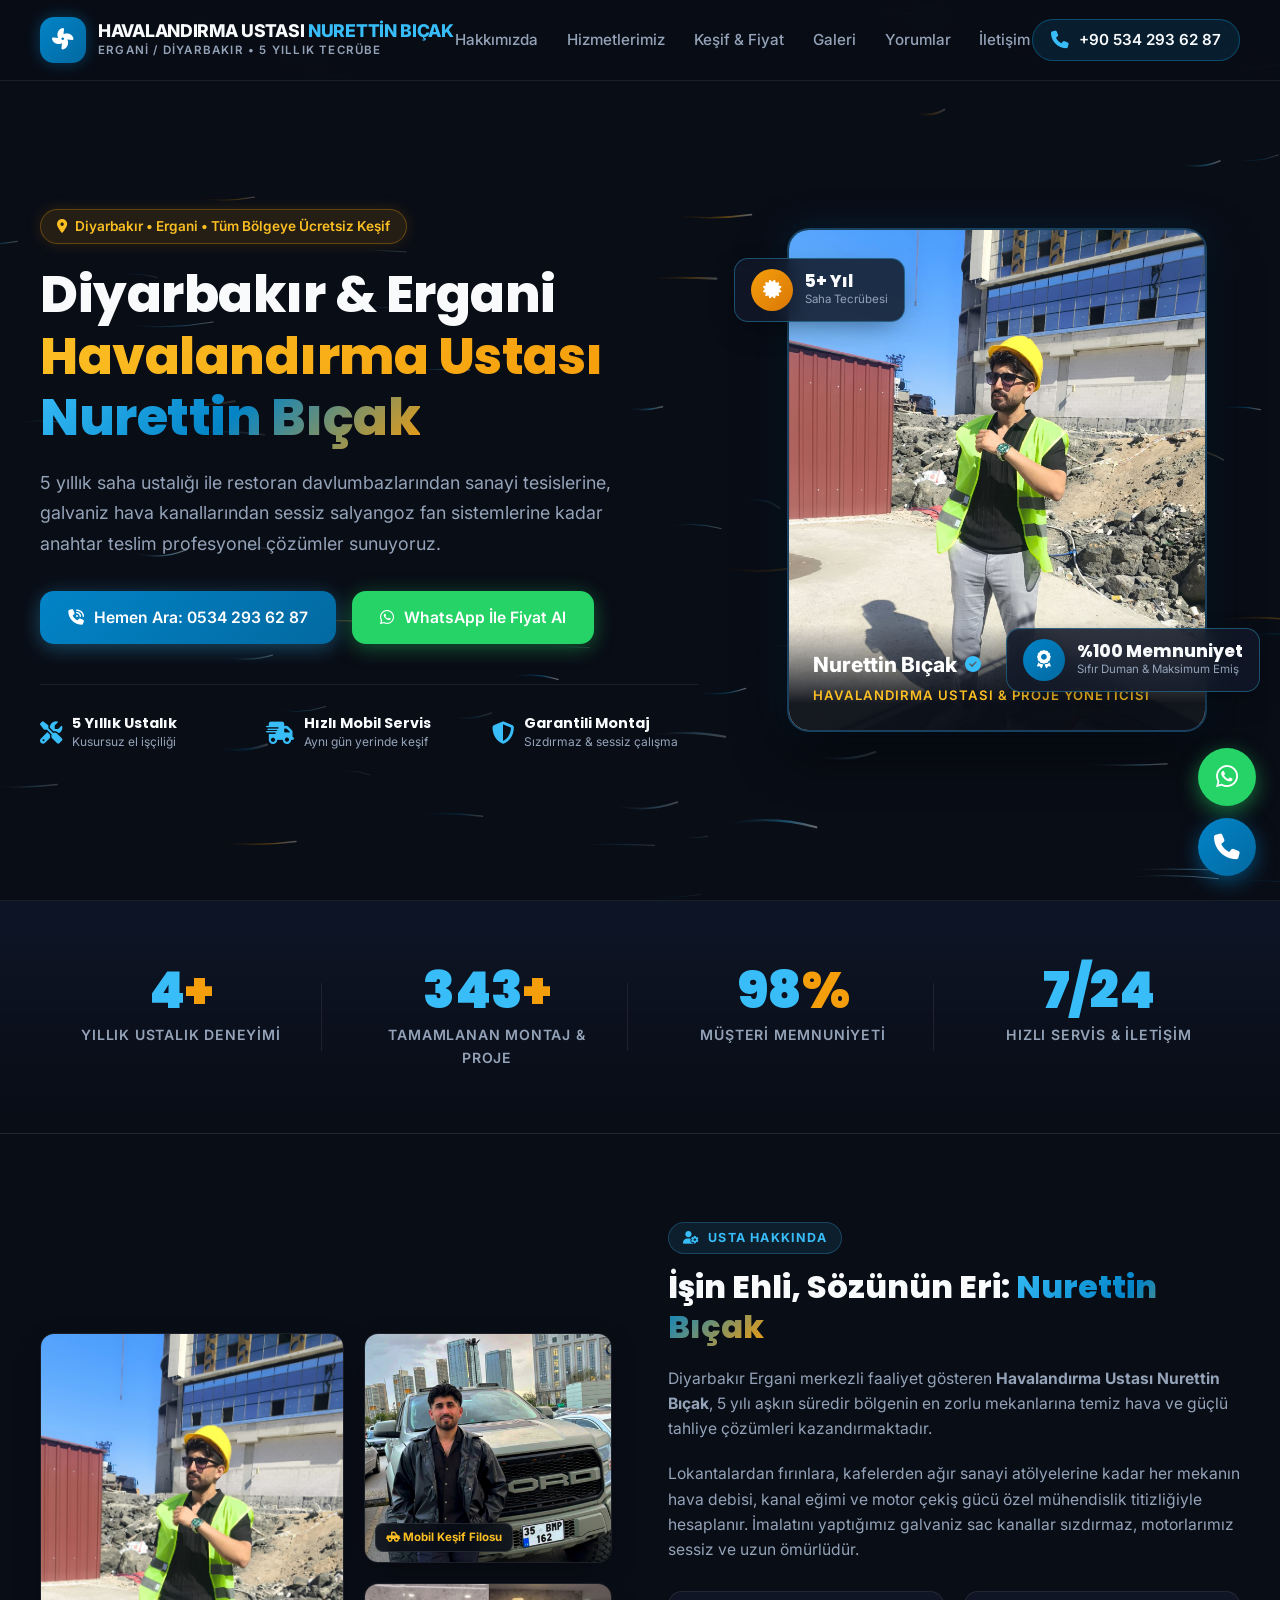
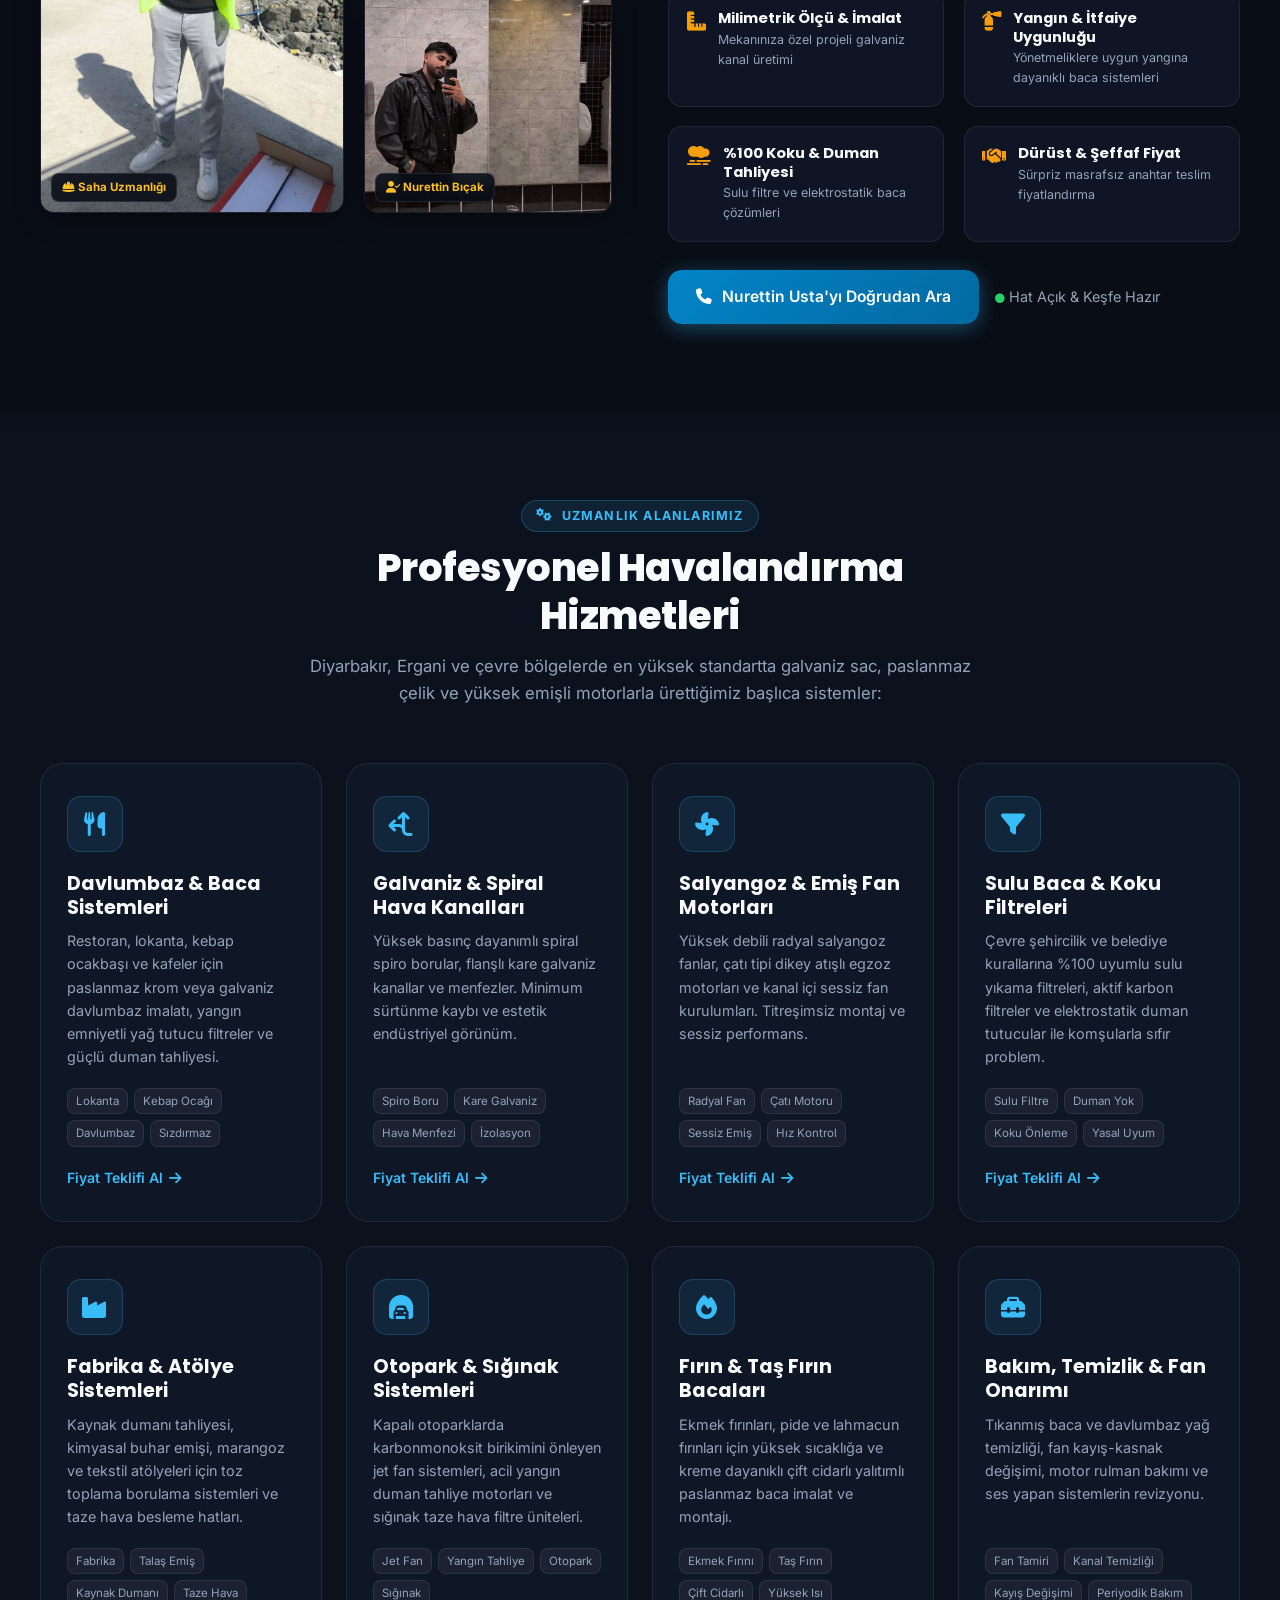
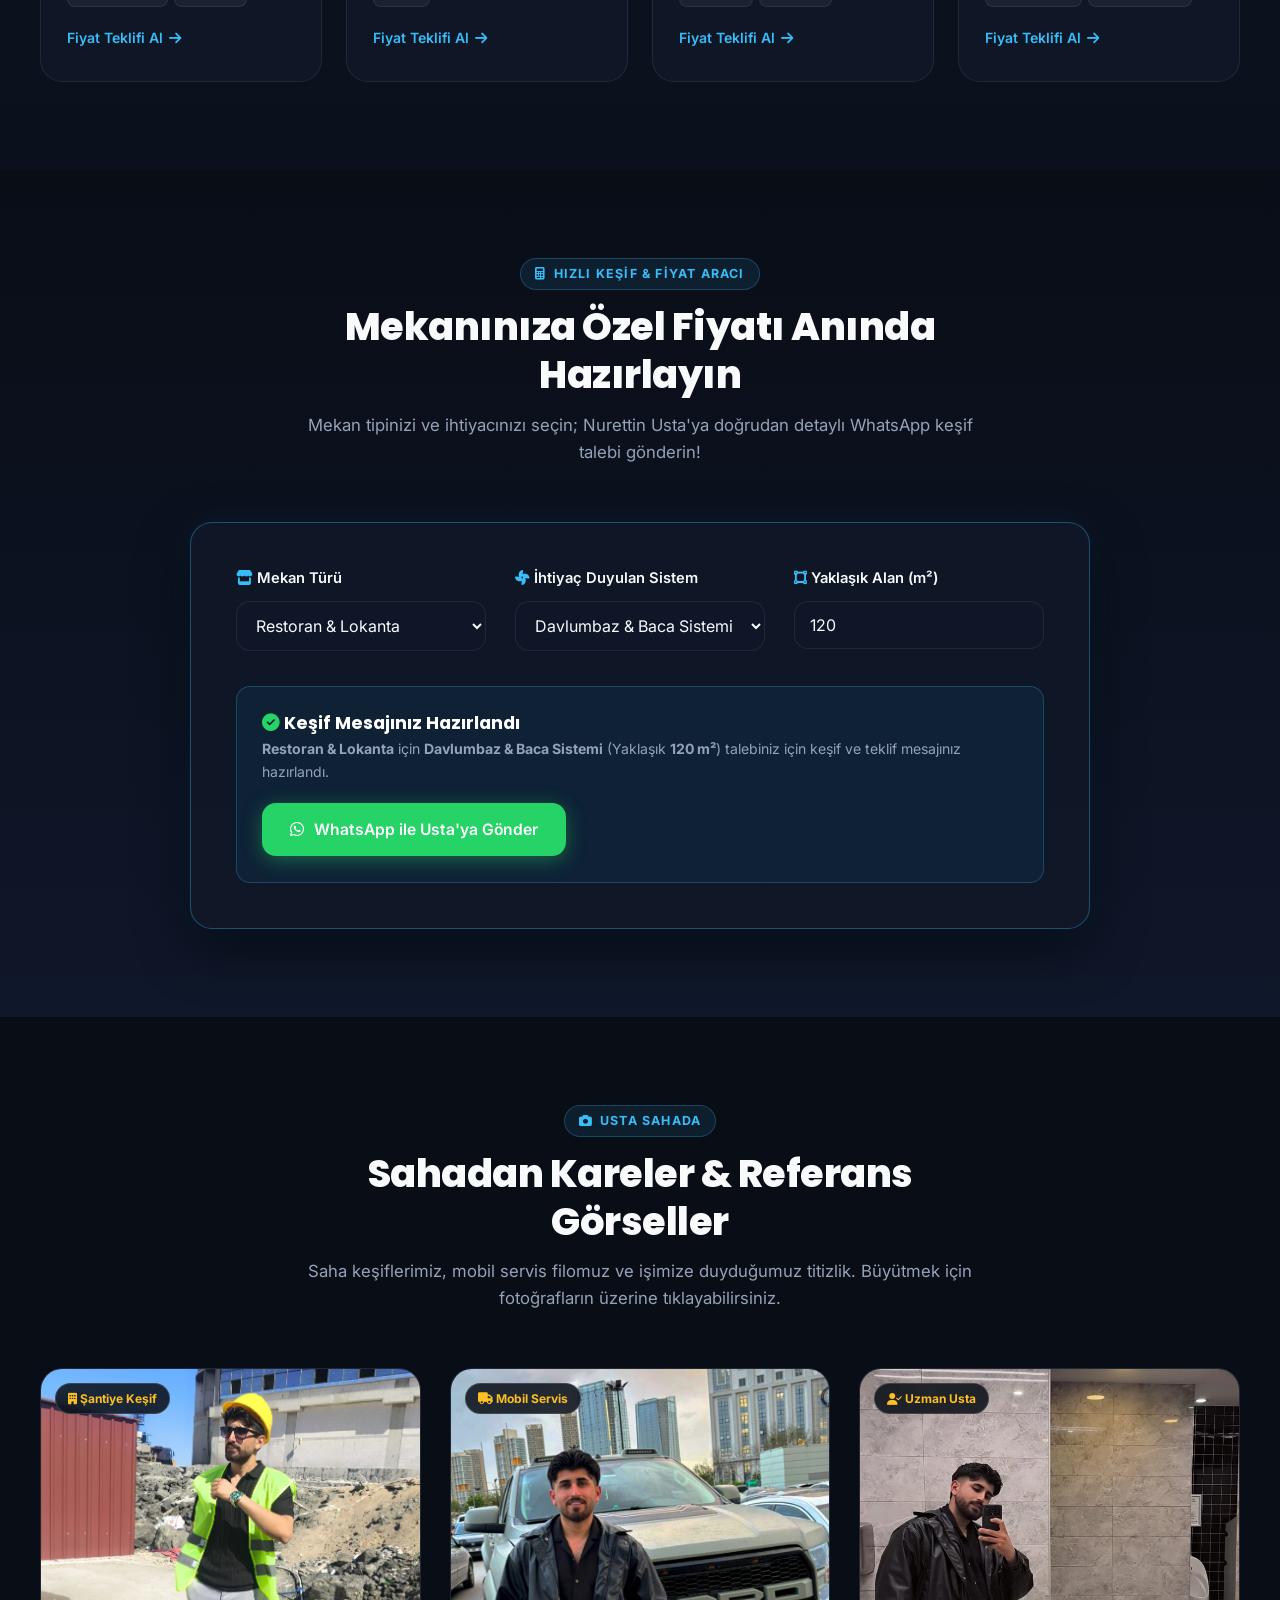
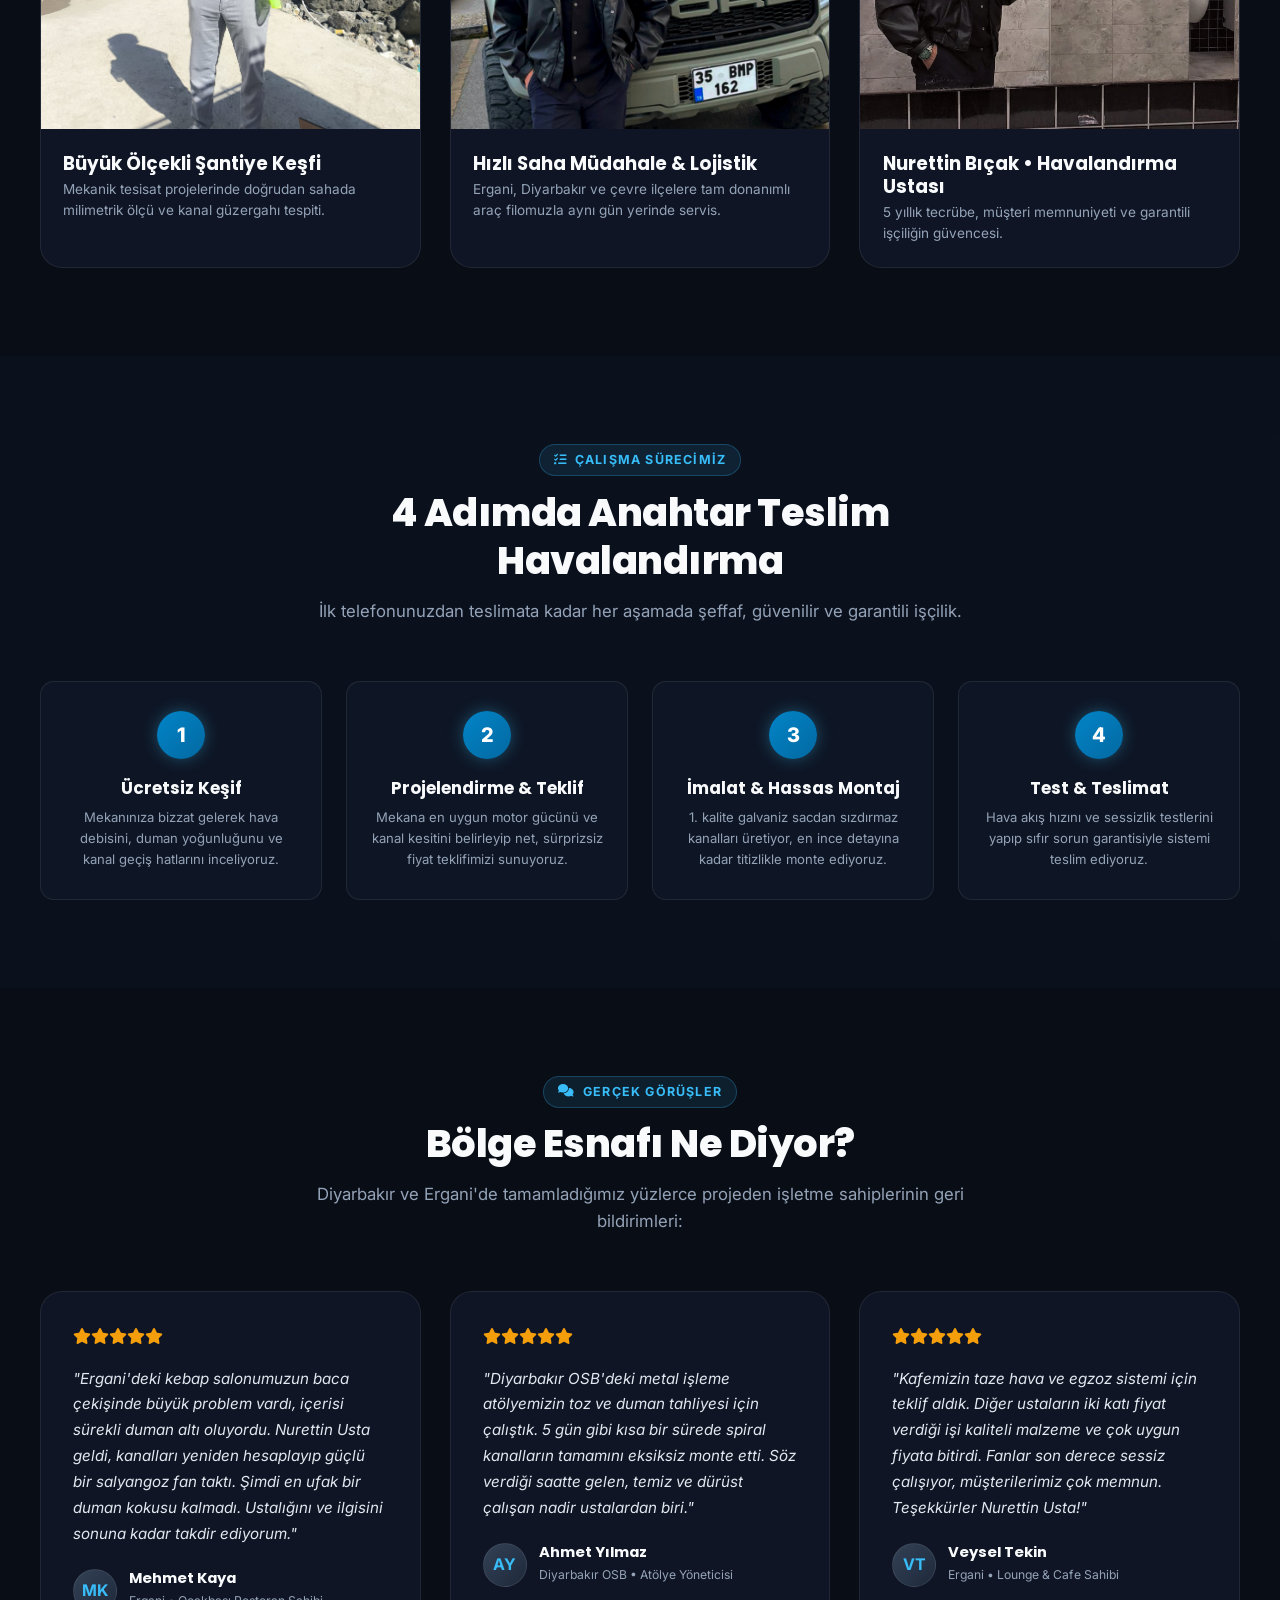
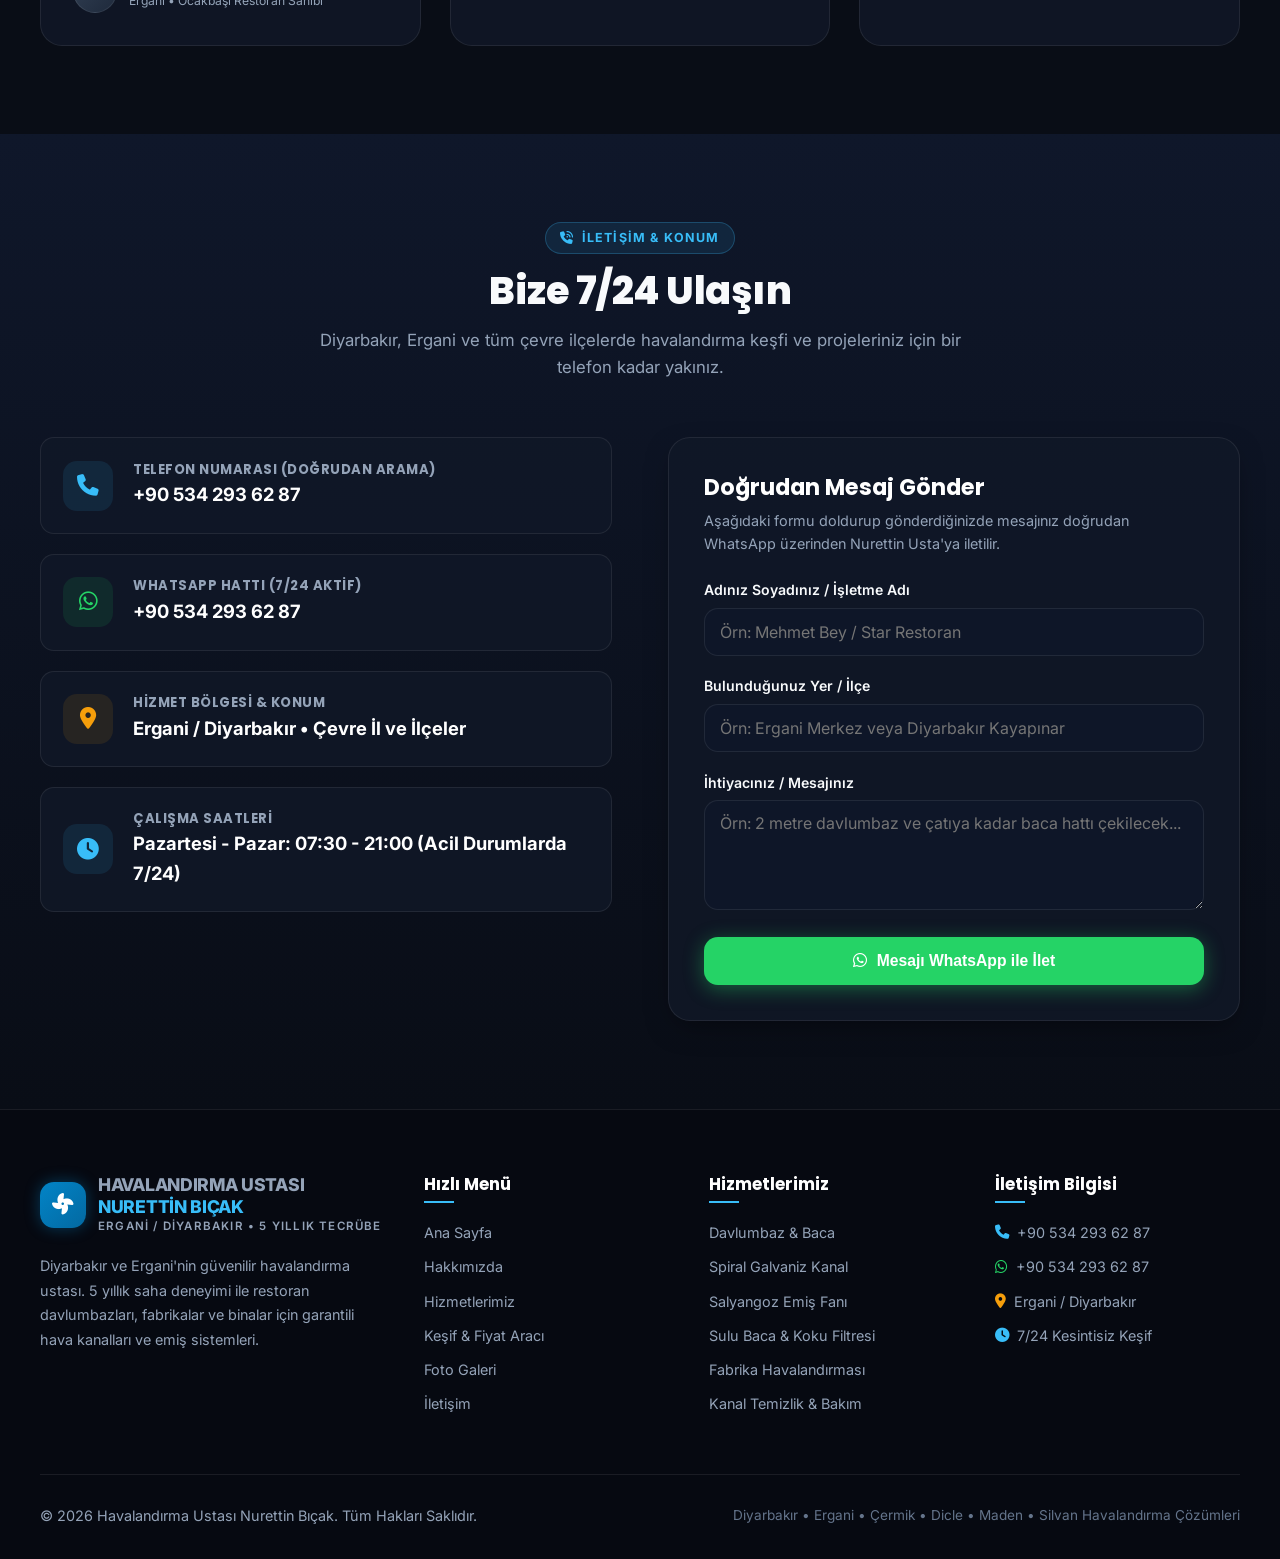
==== commit ca6dd9b1: "feat: gelismis mobil uyumluluk ve alt hizli iletisim bari" ====
--- a/index.html
+++ b/index.html
@@ -141,17 +141,6 @@
 
           <!-- Sağ Usta Görseli & Floating Badges -->
           <div class="hero-visual reveal">
-            <!-- Yüzen Deneyim Rozeti -->
-            <div class="floating-badge badge-exp">
-              <div class="badge-icon">
-                <i class="fa-solid fa-certificate"></i>
-              </div>
-              <div class="badge-content">
-                <h4>5+ Yıl</h4>
-                <p>Saha Tecrübesi</p>
-              </div>
-            </div>
-
             <!-- Usta Kartı (Sarı Baretli Şantiye Fotoğrafı) -->
             <div class="hero-image-card">
               <img src="dcdfd495-aedf-4a4e-8a0e-a73f254fdfdb.jpg" alt="Havalandırma Ustası Nurettin Bıçak Şantiyede">
@@ -164,14 +153,28 @@
               </div>
             </div>
 
-            <!-- Yüzen Garanti Rozeti -->
-            <div class="floating-badge badge-guarantee">
-              <div class="badge-icon">
-                <i class="fa-solid fa-award"></i>
-              </div>
-              <div class="badge-content">
-                <h4>%100 Memnuniyet</h4>
-                <p>Sıfır Duman & Maksimum Emiş</p>
+            <!-- Rozetler -->
+            <div class="hero-badges-mobile-wrapper">
+              <!-- Yüzen Deneyim Rozeti -->
+              <div class="floating-badge badge-exp">
+                <div class="badge-icon">
+                  <i class="fa-solid fa-certificate"></i>
+                </div>
+                <div class="badge-content">
+                  <h4>5+ Yıl</h4>
+                  <p>Saha Tecrübesi</p>
+                </div>
+              </div>
+
+              <!-- Yüzen Garanti Rozeti -->
+              <div class="floating-badge badge-guarantee">
+                <div class="badge-icon">
+                  <i class="fa-solid fa-award"></i>
+                </div>
+                <div class="badge-content">
+                  <h4>%100 Memnuniyet</h4>
+                  <p>Sıfır Duman & Maksimum Emiş</p>
+                </div>
               </div>
             </div>
           </div>
@@ -912,6 +915,20 @@
       </div>
     </div>
 
+    <!-- ==========================================================================
+         Mobil Alt Hızlı İletişim Barı (Mobile Sticky Bottom Bar)
+         ========================================================================== -->
+    <div class="mobile-bottom-bar">
+      <a href="tel:+905342936287" class="mobile-bar-btn call">
+        <i class="fa-solid fa-phone-volume"></i>
+        <span>Hemen Ara</span>
+      </a>
+      <a href="https://wa.me/905342936287?text=Merhaba%20Nurettin%20Usta,%20havaland%C4%B1rma%20hakk%C4%B1nda%20fiyat%20ve%20ke%C5%9Fif%20almak%20istiyorum." target="_blank" class="mobile-bar-btn whatsapp">
+        <i class="fa-brands fa-whatsapp"></i>
+        <span>WhatsApp</span>
+      </a>
+    </div>
+
   </div> <!-- /site-wrapper -->
 
   <!-- Ana JavaScript -->
--- a/css/style.css
+++ b/css/style.css
@@ -1,15 +1,15 @@
 /* ==========================================================================
    HAVALANDIRMA USTASI NURETTİN BIÇAK
-   Ana Stil Dosyası (css/style.css)
+   Ana & Mobil Uyumlu Stil Dosyası (css/style.css)
    ========================================================================== */
 
 /* --- CSS Değişkenleri & Renk Paleti --- */
 :root {
   --bg-main: #090d16;
   --bg-secondary: #0f172a;
-  --bg-card: rgba(17, 24, 39, 0.75);
-  --bg-card-hover: rgba(30, 41, 59, 0.9);
-  --bg-glass: rgba(15, 23, 42, 0.8);
+  --bg-card: rgba(17, 24, 39, 0.85);
+  --bg-card-hover: rgba(30, 41, 59, 0.95);
+  --bg-glass: rgba(15, 23, 42, 0.85);
   
   --primary: #0284c7;
   --primary-light: #38bdf8;
@@ -27,7 +27,7 @@
   --text-dark: #64748b;
   
   --border: rgba(255, 255, 255, 0.08);
-  --border-active: rgba(56, 189, 248, 0.3);
+  --border-active: rgba(56, 189, 248, 0.35);
   
   --radius-sm: 8px;
   --radius-md: 14px;
@@ -36,7 +36,6 @@
   
   --transition: all 0.3s cubic-bezier(0.4, 0, 0.2, 1);
   --shadow-card: 0 10px 30px -10px rgba(0, 0, 0, 0.5);
-  --shadow-glow: 0 0 25px var(--primary-glow);
 }
 
 /* --- Temel Sıfırlamalar --- */
@@ -44,12 +43,14 @@
   box-sizing: border-box;
   margin: 0;
   padding: 0;
+  -webkit-tap-highlight-color: transparent;
 }
 
 html {
   scroll-behavior: smooth;
   font-size: 16px;
   overflow-x: hidden;
+  max-width: 100vw;
 }
 
 body {
@@ -59,6 +60,7 @@
   line-height: 1.6;
   overflow-x: hidden;
   position: relative;
+  max-width: 100vw;
   -webkit-font-smoothing: antialiased;
 }
 
@@ -78,6 +80,8 @@
 .site-wrapper {
   position: relative;
   z-index: 1;
+  width: 100%;
+  overflow-x: hidden;
 }
 
 /* Container */
@@ -85,10 +89,10 @@
   width: 100%;
   max-width: 1240px;
   margin: 0 auto;
-  padding: 0 1.5rem;
-}
-
-/* Linkler */
+  padding: 0 1.25rem;
+}
+
+/* Linkler & Medya */
 a {
   color: inherit;
   text-decoration: none;
@@ -135,15 +139,15 @@
   width: 100%;
   z-index: 1000;
   transition: var(--transition);
-  background: rgba(9, 13, 22, 0.7);
-  backdrop-filter: blur(12px);
-  -webkit-backdrop-filter: blur(12px);
+  background: rgba(9, 13, 22, 0.8);
+  backdrop-filter: blur(14px);
+  -webkit-backdrop-filter: blur(14px);
   border-bottom: 1px solid var(--border);
 }
 
 .site-header.scrolled {
-  background: rgba(9, 13, 22, 0.95);
-  box-shadow: 0 4px 20px rgba(0, 0, 0, 0.4);
+  background: rgba(9, 13, 22, 0.96);
+  box-shadow: 0 4px 20px rgba(0, 0, 0, 0.5);
 }
 
 .navbar {
@@ -162,17 +166,17 @@
 }
 
 .logo-icon-box {
-  width: 48px;
-  height: 48px;
+  width: 46px;
+  height: 46px;
   border-radius: var(--radius-md);
-  background: linear-gradient(135deg, #0284c7 0%, #f59e0b 100%);
+  background: linear-gradient(135deg, #0284c7 0%, #0369a1 100%);
   display: flex;
   align-items: center;
   justify-content: center;
   color: #fff;
-  font-size: 1.4rem;
-  box-shadow: 0 0 15px rgba(2, 132, 199, 0.5);
-  position: relative;
+  font-size: 1.35rem;
+  box-shadow: 0 0 15px rgba(2, 132, 199, 0.4);
+  flex-shrink: 0;
 }
 
 .logo-icon-box i.fa-fan {
@@ -185,23 +189,21 @@
 }
 
 .logo-title {
-  font-size: 1.25rem;
+  font-size: 1.1rem;
   font-weight: 800;
-  letter-spacing: -0.5px;
-  display: flex;
-  align-items: center;
-  gap: 6px;
+  letter-spacing: -0.3px;
+  line-height: 1.2;
 }
 
 .logo-title span {
-  color: var(--gold);
+  color: var(--primary-light);
 }
 
 .logo-sub {
-  font-size: 0.75rem;
+  font-size: 0.72rem;
   color: var(--text-muted);
   text-transform: uppercase;
-  letter-spacing: 1.5px;
+  letter-spacing: 1.2px;
   font-weight: 600;
 }
 
@@ -209,7 +211,7 @@
 .nav-links {
   display: flex;
   align-items: center;
-  gap: 2rem;
+  gap: 1.8rem;
 }
 
 .nav-link {
@@ -253,8 +255,8 @@
   display: flex;
   align-items: center;
   gap: 10px;
-  background: rgba(14, 165, 233, 0.1);
-  border: 1px solid rgba(14, 165, 233, 0.3);
+  background: rgba(14, 165, 233, 0.12);
+  border: 1px solid rgba(14, 165, 233, 0.35);
   padding: 8px 18px;
   border-radius: var(--radius-full);
   font-size: 0.95rem;
@@ -276,19 +278,22 @@
   transform: translateY(-2px);
 }
 
-.phone-badge-btn:hover i {
-  color: #fff;
-}
-
 /* Mobil Hamburger */
 .mobile-toggle-btn {
   display: none;
-  background: none;
-  border: none;
+  background: rgba(255, 255, 255, 0.06);
+  border: 1px solid var(--border);
+  border-radius: var(--radius-sm);
   color: var(--text-main);
-  font-size: 1.6rem;
+  font-size: 1.4rem;
   cursor: pointer;
-  padding: 8px;
+  padding: 8px 12px;
+  transition: var(--transition);
+}
+
+.mobile-toggle-btn:hover {
+  background: rgba(255, 255, 255, 0.12);
+  color: var(--primary-light);
 }
 
 /* ==========================================================================
@@ -296,8 +301,8 @@
    ========================================================================== */
 .hero-section {
   min-height: 100vh;
-  padding-top: 130px;
-  padding-bottom: 70px;
+  padding-top: 120px;
+  padding-bottom: 60px;
   display: flex;
   align-items: center;
   position: relative;
@@ -332,29 +337,26 @@
 }
 
 .hero-title {
-  font-size: 3.2rem;
-  letter-spacing: -1px;
+  font-size: clamp(2rem, 5vw, 3.2rem);
+  letter-spacing: -0.5px;
   margin-bottom: 1.2rem;
   font-weight: 800;
-}
-
-.hero-title .highlight {
-  position: relative;
-  display: inline-block;
+  line-height: 1.2;
 }
 
 .hero-subtitle {
-  font-size: 1.15rem;
+  font-size: clamp(0.95rem, 2.5vw, 1.12rem);
   color: var(--text-muted);
   margin-bottom: 2rem;
   max-width: 580px;
+  line-height: 1.7;
 }
 
 /* Buton Grupları */
 .hero-cta-group {
   display: flex;
   align-items: center;
-  gap: 1.25rem;
+  gap: 1rem;
   flex-wrap: wrap;
   margin-bottom: 2.5rem;
 }
@@ -366,13 +368,14 @@
   justify-content: center;
   gap: 10px;
   padding: 14px 28px;
-  font-size: 1rem;
+  font-size: 0.98rem;
   font-weight: 600;
   border-radius: var(--radius-md);
   border: none;
   cursor: pointer;
   transition: var(--transition);
   text-align: center;
+  min-height: 48px;
 }
 
 .btn-primary {
@@ -382,7 +385,7 @@
 }
 
 .btn-primary:hover {
-  transform: translateY(-3px);
+  transform: translateY(-2px);
   box-shadow: 0 8px 30px rgba(56, 189, 248, 0.5);
   background: linear-gradient(135deg, #38bdf8 0%, #0284c7 100%);
 }
@@ -395,20 +398,8 @@
 
 .btn-whatsapp:hover {
   background: #20ba59;
-  transform: translateY(-3px);
+  transform: translateY(-2px);
   box-shadow: 0 8px 30px rgba(37, 211, 102, 0.5);
-}
-
-.btn-outline {
-  background: rgba(255, 255, 255, 0.05);
-  border: 1px solid var(--border);
-  color: var(--text-main);
-}
-
-.btn-outline:hover {
-  background: rgba(255, 255, 255, 0.12);
-  border-color: var(--primary-light);
-  transform: translateY(-2px);
 }
 
 /* Hero Hızlı Özellikler */
@@ -429,6 +420,7 @@
 .hero-feature-item i {
   font-size: 1.4rem;
   color: var(--primary-light);
+  flex-shrink: 0;
 }
 
 .hero-feature-item .feat-text h5 {
@@ -446,6 +438,7 @@
   position: relative;
   display: flex;
   justify-content: center;
+  width: 100%;
 }
 
 .hero-image-card {
@@ -453,11 +446,11 @@
   border-radius: var(--radius-lg);
   overflow: hidden;
   border: 2px solid rgba(56, 189, 248, 0.25);
-  box-shadow: 0 20px 50px rgba(0, 0, 0, 0.7), 0 0 40px rgba(2, 132, 199, 0.25);
+  box-shadow: 0 20px 50px rgba(0, 0, 0, 0.7), 0 0 40px rgba(2, 132, 199, 0.2);
   background: var(--bg-secondary);
-  transition: transform 0.5s ease;
+  transition: transform 0.4s ease;
   width: 100%;
-  max-width: 440px;
+  max-width: 420px;
 }
 
 .hero-image-card:hover {
@@ -466,7 +459,7 @@
 
 .hero-image-card img {
   width: 100%;
-  height: 520px;
+  height: 500px;
   object-fit: cover;
   object-position: center top;
   display: block;
@@ -477,7 +470,7 @@
   bottom: 0;
   left: 0;
   width: 100%;
-  padding: 1.8rem;
+  padding: 1.5rem;
   background: linear-gradient(180deg, transparent 0%, rgba(9, 13, 22, 0.95) 75%);
   display: flex;
   flex-direction: column;
@@ -485,7 +478,7 @@
 }
 
 .overlay-name {
-  font-size: 1.4rem;
+  font-size: 1.3rem;
   font-weight: 800;
   color: #fff;
   display: flex;
@@ -494,7 +487,7 @@
 }
 
 .overlay-title {
-  font-size: 0.85rem;
+  font-size: 0.82rem;
   color: var(--gold-light);
   font-weight: 600;
   text-transform: uppercase;
@@ -502,13 +495,17 @@
 }
 
 /* Yüzen Rozetler (Floating Badges) */
+.hero-badges-mobile-wrapper {
+  display: contents;
+}
+
 .floating-badge {
   position: absolute;
   background: var(--bg-card);
   backdrop-filter: blur(12px);
   -webkit-backdrop-filter: blur(12px);
   border: 1px solid var(--border-active);
-  padding: 12px 18px;
+  padding: 10px 16px;
   border-radius: var(--radius-md);
   display: flex;
   align-items: center;
@@ -520,25 +517,26 @@
 
 .floating-badge.badge-exp {
   top: 30px;
-  left: -25px;
+  left: -20px;
 }
 
 .floating-badge.badge-guarantee {
   bottom: 40px;
-  right: -25px;
+  right: -20px;
   animation-delay: 2.5s;
 }
 
 .floating-badge .badge-icon {
-  width: 44px;
-  height: 44px;
+  width: 42px;
+  height: 42px;
   border-radius: 50%;
   background: linear-gradient(135deg, var(--gold) 0%, #d97706 100%);
   display: flex;
   align-items: center;
   justify-content: center;
-  font-size: 1.2rem;
+  font-size: 1.15rem;
   color: #fff;
+  flex-shrink: 0;
 }
 
 .floating-badge.badge-guarantee .badge-icon {
@@ -546,38 +544,37 @@
 }
 
 .floating-badge .badge-content h4 {
-  font-size: 1.1rem;
+  font-size: 1.05rem;
   font-weight: 800;
   line-height: 1.1;
 }
 
 .floating-badge .badge-content p {
-  font-size: 0.75rem;
+  font-size: 0.72rem;
   color: var(--text-muted);
 }
 
 /* ==========================================================================
-   Sayaç Şeridi (Stats Counter Banner)
+   Sayaç Şeridi (Stats Banner)
    ========================================================================== */
 .stats-banner {
   background: linear-gradient(180deg, rgba(15, 23, 42, 0.8) 0%, rgba(9, 13, 22, 0.9) 100%);
   border-top: 1px solid var(--border);
   border-bottom: 1px solid var(--border);
-  padding: 3.5rem 0;
+  padding: 3rem 0;
   position: relative;
 }
 
 .stats-grid {
   display: grid;
   grid-template-columns: repeat(4, 1fr);
-  gap: 2rem;
+  gap: 1.5rem;
   text-align: center;
 }
 
 .stat-box {
-  padding: 1.5rem 1rem;
-  position: relative;
-  transition: var(--transition);
+  padding: 1rem;
+  position: relative;
 }
 
 .stat-box:not(:last-child)::after {
@@ -591,7 +588,7 @@
 }
 
 .stat-number {
-  font-size: 3.2rem;
+  font-size: clamp(2.2rem, 5vw, 3.2rem);
   font-weight: 900;
   font-family: 'Poppins', sans-serif;
   color: var(--primary-light);
@@ -607,25 +604,25 @@
 }
 
 .stat-label {
-  font-size: 0.95rem;
+  font-size: 0.88rem;
   color: var(--text-muted);
   font-weight: 600;
   text-transform: uppercase;
-  letter-spacing: 1px;
+  letter-spacing: 0.8px;
 }
 
 /* ==========================================================================
    Genel Bölüm Stilleri
    ========================================================================== */
 .section {
-  padding: 6.5rem 0;
+  padding: 5.5rem 0;
   position: relative;
 }
 
 .section-header {
   text-align: center;
   max-width: 680px;
-  margin: 0 auto 4rem auto;
+  margin: 0 auto 3.5rem auto;
 }
 
 .section-tag {
@@ -636,23 +633,23 @@
   border: 1px solid rgba(56, 189, 248, 0.25);
   padding: 5px 14px;
   border-radius: var(--radius-full);
-  font-size: 0.8rem;
+  font-size: 0.78rem;
   font-weight: 700;
   color: var(--primary-light);
   text-transform: uppercase;
-  letter-spacing: 1.5px;
-  margin-bottom: 1rem;
+  letter-spacing: 1.2px;
+  margin-bottom: 0.8rem;
 }
 
 .section-title {
-  font-size: 2.5rem;
+  font-size: clamp(1.6rem, 4vw, 2.4rem);
   font-weight: 800;
   letter-spacing: -0.5px;
-  margin-bottom: 1rem;
+  margin-bottom: 0.8rem;
 }
 
 .section-desc {
-  font-size: 1.05rem;
+  font-size: clamp(0.92rem, 2vw, 1.05rem);
   color: var(--text-muted);
 }
 
@@ -662,14 +659,14 @@
 .about-grid {
   display: grid;
   grid-template-columns: 1fr 1fr;
-  gap: 4rem;
+  gap: 3.5rem;
   align-items: center;
 }
 
 .about-images-mosaic {
   display: grid;
   grid-template-columns: 1.1fr 0.9fr;
-  grid-template-rows: 240px 240px;
+  grid-template-rows: 230px 230px;
   gap: 1.25rem;
   position: relative;
 }
@@ -684,7 +681,7 @@
 }
 
 .mosaic-img-box:hover {
-  transform: translateY(-5px);
+  transform: translateY(-4px);
   border-color: var(--primary-light);
 }
 
@@ -696,7 +693,7 @@
 }
 
 .mosaic-img-box:hover img {
-  transform: scale(1.06);
+  transform: scale(1.05);
 }
 
 .mosaic-img-box.large {
@@ -705,41 +702,41 @@
 
 .mosaic-tag {
   position: absolute;
-  bottom: 12px;
-  left: 12px;
-  background: rgba(9, 13, 22, 0.85);
+  bottom: 10px;
+  left: 10px;
+  background: rgba(9, 13, 22, 0.88);
   backdrop-filter: blur(8px);
-  padding: 5px 12px;
+  padding: 4px 10px;
   border-radius: var(--radius-sm);
-  font-size: 0.75rem;
+  font-size: 0.72rem;
   font-weight: 700;
   color: var(--gold-light);
   border: 1px solid rgba(255, 255, 255, 0.1);
 }
 
 .about-text h3 {
-  font-size: 2rem;
-  margin-bottom: 1.25rem;
+  font-size: clamp(1.5rem, 3.5vw, 2rem);
+  margin-bottom: 1.2rem;
   font-weight: 800;
 }
 
 .about-text p {
   color: var(--text-muted);
-  margin-bottom: 1.5rem;
-  font-size: 1.05rem;
+  margin-bottom: 1.25rem;
+  font-size: 0.98rem;
 }
 
 .about-highlights {
   display: grid;
   grid-template-columns: 1fr 1fr;
-  gap: 1.25rem;
-  margin: 2rem 0;
+  gap: 1.2rem;
+  margin: 1.8rem 0;
 }
 
 .about-highlight-card {
   background: var(--bg-card);
   border: 1px solid var(--border);
-  padding: 1.2rem;
+  padding: 1.1rem;
   border-radius: var(--radius-md);
   display: flex;
   align-items: flex-start;
@@ -748,18 +745,19 @@
 
 .about-highlight-card i {
   color: var(--gold);
-  font-size: 1.3rem;
-  margin-top: 2px;
+  font-size: 1.2rem;
+  margin-top: 3px;
+  flex-shrink: 0;
 }
 
 .about-highlight-card h5 {
-  font-size: 0.95rem;
+  font-size: 0.92rem;
   font-weight: 700;
-  margin-bottom: 3px;
+  margin-bottom: 2px;
 }
 
 .about-highlight-card p {
-  font-size: 0.8rem;
+  font-size: 0.78rem;
   color: var(--text-muted);
   margin-bottom: 0;
 }
@@ -770,7 +768,7 @@
 .services-grid {
   display: grid;
   grid-template-columns: repeat(auto-fit, minmax(280px, 1fr));
-  gap: 1.8rem;
+  gap: 1.5rem;
 }
 
 .service-card {
@@ -779,40 +777,24 @@
   -webkit-backdrop-filter: blur(10px);
   border: 1px solid var(--border);
   border-radius: var(--radius-lg);
-  padding: 2.2rem 1.8rem;
+  padding: 2rem 1.6rem;
   position: relative;
   transition: var(--transition);
   display: flex;
   flex-direction: column;
   overflow: hidden;
-}
-
-.service-card::before {
-  content: '';
-  position: absolute;
-  top: 0;
-  left: 0;
-  width: 100%;
-  height: 3px;
-  background: linear-gradient(90deg, transparent, var(--primary-light), transparent);
-  opacity: 0;
-  transition: opacity 0.3s ease;
 }
 
 .service-card:hover {
   background: var(--bg-card-hover);
   border-color: var(--border-active);
-  transform: translateY(-8px);
+  transform: translateY(-6px);
   box-shadow: 0 15px 35px rgba(0, 0, 0, 0.4), 0 0 25px rgba(2, 132, 199, 0.15);
 }
 
-.service-card:hover::before {
-  opacity: 1;
-}
-
 .service-icon-box {
-  width: 60px;
-  height: 60px;
+  width: 56px;
+  height: 56px;
   border-radius: var(--radius-md);
   background: rgba(56, 189, 248, 0.1);
   border: 1px solid rgba(56, 189, 248, 0.2);
@@ -820,28 +802,29 @@
   align-items: center;
   justify-content: center;
   color: var(--primary-light);
-  font-size: 1.6rem;
-  margin-bottom: 1.5rem;
+  font-size: 1.5rem;
+  margin-bottom: 1.25rem;
   transition: var(--transition);
+  flex-shrink: 0;
 }
 
 .service-card:hover .service-icon-box {
   background: var(--primary);
   color: #fff;
   box-shadow: 0 0 20px var(--primary-glow);
-  transform: scale(1.1);
+  transform: scale(1.08);
 }
 
 .service-card h4 {
-  font-size: 1.25rem;
+  font-size: 1.2rem;
   font-weight: 700;
-  margin-bottom: 0.8rem;
+  margin-bottom: 0.6rem;
 }
 
 .service-card p {
   color: var(--text-muted);
-  font-size: 0.92rem;
-  margin-bottom: 1.5rem;
+  font-size: 0.9rem;
+  margin-bottom: 1.25rem;
   flex-grow: 1;
 }
 
@@ -849,14 +832,14 @@
   display: flex;
   flex-wrap: wrap;
   gap: 6px;
-  margin-bottom: 1.5rem;
+  margin-bottom: 1.25rem;
 }
 
 .service-tags span {
   font-size: 0.72rem;
   background: rgba(255, 255, 255, 0.05);
   border: 1px solid var(--border);
-  padding: 3px 9px;
+  padding: 3px 8px;
   border-radius: var(--radius-sm);
   color: var(--text-muted);
 }
@@ -873,7 +856,7 @@
 
 .service-btn:hover {
   color: #fff;
-  gap: 10px;
+  gap: 9px;
 }
 
 /* ==========================================================================
@@ -888,39 +871,40 @@
   background: var(--bg-card);
   border: 1px solid var(--border-active);
   border-radius: var(--radius-lg);
-  padding: 3rem;
-  box-shadow: 0 20px 50px rgba(0, 0, 0, 0.5), 0 0 30px rgba(2, 132, 199, 0.15);
-  max-width: 920px;
+  padding: 2.8rem;
+  box-shadow: 0 20px 50px rgba(0, 0, 0, 0.5), 0 0 30px rgba(2, 132, 199, 0.12);
+  max-width: 900px;
   margin: 0 auto;
 }
 
 .calc-grid {
   display: grid;
-  grid-template-columns: repeat(auto-fit, minmax(240px, 1fr));
-  gap: 2rem;
-  margin-bottom: 2.5rem;
+  grid-template-columns: repeat(auto-fit, minmax(230px, 1fr));
+  gap: 1.8rem;
+  margin-bottom: 2.2rem;
 }
 
 .calc-group label {
   display: block;
-  font-size: 0.95rem;
+  font-size: 0.92rem;
   font-weight: 600;
   color: var(--text-main);
-  margin-bottom: 0.8rem;
+  margin-bottom: 0.6rem;
 }
 
 .calc-select,
 .calc-input {
   width: 100%;
-  background: rgba(15, 23, 42, 0.8);
+  background: rgba(15, 23, 42, 0.85);
   border: 1px solid var(--border);
   border-radius: var(--radius-md);
-  padding: 14px 16px;
+  padding: 13px 15px;
   color: var(--text-main);
-  font-size: 0.95rem;
+  font-size: 16px; /* Mobil Safari oto zoom önleme */
   outline: none;
   transition: var(--transition);
   font-family: inherit;
+  min-height: 48px;
 }
 
 .calc-select:focus,
@@ -938,16 +922,16 @@
   background: rgba(14, 165, 233, 0.08);
   border: 1px solid rgba(56, 189, 248, 0.25);
   border-radius: var(--radius-md);
-  padding: 1.8rem;
+  padding: 1.6rem;
   display: flex;
   align-items: center;
   justify-content: space-between;
-  gap: 1.5rem;
+  gap: 1.25rem;
   flex-wrap: wrap;
 }
 
 .calc-info h5 {
-  font-size: 1.15rem;
+  font-size: 1.1rem;
   color: #fff;
   margin-bottom: 4px;
 }
@@ -962,8 +946,8 @@
    ========================================================================== */
 .gallery-grid {
   display: grid;
-  grid-template-columns: repeat(auto-fit, minmax(320px, 1fr));
-  gap: 2rem;
+  grid-template-columns: repeat(auto-fit, minmax(300px, 1fr));
+  gap: 1.8rem;
 }
 
 .gallery-card {
@@ -977,14 +961,14 @@
 }
 
 .gallery-card:hover {
-  transform: translateY(-8px);
+  transform: translateY(-6px);
   border-color: var(--primary-light);
-  box-shadow: var(--shadow-card), 0 0 25px rgba(56, 189, 248, 0.25);
+  box-shadow: var(--shadow-card), 0 0 25px rgba(56, 189, 248, 0.2);
 }
 
 .gallery-img-wrapper {
   position: relative;
-  height: 380px;
+  height: 360px;
   overflow: hidden;
 }
 
@@ -992,22 +976,22 @@
   width: 100%;
   height: 100%;
   object-fit: cover;
-  transition: transform 0.6s cubic-bezier(0.4, 0, 0.2, 1);
+  transition: transform 0.5s ease;
 }
 
 .gallery-card:hover .gallery-img-wrapper img {
-  transform: scale(1.08);
+  transform: scale(1.06);
 }
 
 .gallery-badge {
   position: absolute;
-  top: 16px;
-  left: 16px;
+  top: 14px;
+  left: 14px;
   background: rgba(9, 13, 22, 0.85);
   backdrop-filter: blur(8px);
-  padding: 6px 14px;
+  padding: 5px 12px;
   border-radius: var(--radius-full);
-  font-size: 0.78rem;
+  font-size: 0.75rem;
   font-weight: 700;
   color: var(--gold-light);
   border: 1px solid rgba(255, 255, 255, 0.15);
@@ -1015,67 +999,66 @@
 }
 
 .gallery-info {
-  padding: 1.5rem;
+  padding: 1.4rem;
 }
 
 .gallery-info h4 {
-  font-size: 1.2rem;
-  margin-bottom: 6px;
+  font-size: 1.15rem;
+  margin-bottom: 4px;
 }
 
 .gallery-info p {
-  font-size: 0.88rem;
+  font-size: 0.85rem;
   color: var(--text-muted);
 }
 
 /* ==========================================================================
-   Neden Biz? & Süreç (Why Us & Steps)
+   Çalışma Süreci (Steps)
    ========================================================================== */
 .steps-grid {
   display: grid;
   grid-template-columns: repeat(4, 1fr);
   gap: 1.5rem;
-  margin-top: 3rem;
-  position: relative;
+  margin-top: 2.5rem;
 }
 
 .step-card {
   background: var(--bg-card);
   border: 1px solid var(--border);
   border-radius: var(--radius-md);
-  padding: 2rem 1.5rem;
+  padding: 1.8rem 1.4rem;
   text-align: center;
   position: relative;
   transition: var(--transition);
 }
 
 .step-card:hover {
-  transform: translateY(-6px);
+  transform: translateY(-5px);
   border-color: var(--primary-light);
 }
 
 .step-number {
-  width: 50px;
-  height: 50px;
+  width: 48px;
+  height: 48px;
   border-radius: 50%;
   background: linear-gradient(135deg, var(--primary) 0%, #0369a1 100%);
   color: #fff;
-  font-size: 1.3rem;
+  font-size: 1.25rem;
   font-weight: 800;
   display: flex;
   align-items: center;
   justify-content: center;
-  margin: 0 auto 1.25rem auto;
+  margin: 0 auto 1.2rem auto;
   box-shadow: 0 0 15px var(--primary-glow);
 }
 
 .step-card h5 {
-  font-size: 1.1rem;
-  margin-bottom: 0.6rem;
+  font-size: 1.05rem;
+  margin-bottom: 0.5rem;
 }
 
 .step-card p {
-  font-size: 0.85rem;
+  font-size: 0.82rem;
   color: var(--text-muted);
 }
 
@@ -1084,35 +1067,35 @@
    ========================================================================== */
 .testimonials-grid {
   display: grid;
-  grid-template-columns: repeat(auto-fit, minmax(320px, 1fr));
-  gap: 2rem;
+  grid-template-columns: repeat(auto-fit, minmax(300px, 1fr));
+  gap: 1.8rem;
 }
 
 .testimonial-card {
   background: var(--bg-card);
   border: 1px solid var(--border);
   border-radius: var(--radius-lg);
-  padding: 2.2rem;
+  padding: 2rem;
   position: relative;
   transition: var(--transition);
 }
 
 .testimonial-card:hover {
   border-color: var(--primary-light);
-  transform: translateY(-5px);
+  transform: translateY(-4px);
 }
 
 .stars {
   color: var(--gold);
-  margin-bottom: 1.2rem;
-  font-size: 1.1rem;
+  margin-bottom: 1rem;
+  font-size: 1rem;
 }
 
 .testimonial-text {
-  font-size: 0.98rem;
+  font-size: 0.95rem;
   color: #e2e8f0;
   font-style: italic;
-  margin-bottom: 1.5rem;
+  margin-bottom: 1.4rem;
   line-height: 1.7;
 }
 
@@ -1123,8 +1106,8 @@
 }
 
 .author-avatar {
-  width: 46px;
-  height: 46px;
+  width: 44px;
+  height: 44px;
   border-radius: 50%;
   background: linear-gradient(135deg, #334155 0%, #1e293b 100%);
   display: flex;
@@ -1136,12 +1119,12 @@
 }
 
 .author-info h6 {
-  font-size: 0.95rem;
+  font-size: 0.92rem;
   font-weight: 700;
 }
 
 .author-info span {
-  font-size: 0.78rem;
+  font-size: 0.76rem;
   color: var(--text-muted);
 }
 
@@ -1162,14 +1145,14 @@
 .contact-info-cards {
   display: flex;
   flex-direction: column;
-  gap: 1.5rem;
+  gap: 1.25rem;
 }
 
 .contact-card {
   background: var(--bg-card);
   border: 1px solid var(--border);
   border-radius: var(--radius-md);
-  padding: 1.5rem;
+  padding: 1.4rem;
   display: flex;
   align-items: center;
   gap: 1.25rem;
@@ -1178,19 +1161,19 @@
 
 .contact-card:hover {
   border-color: var(--primary-light);
-  transform: translateX(5px);
+  transform: translateX(4px);
 }
 
 .contact-card-icon {
-  width: 54px;
-  height: 54px;
+  width: 50px;
+  height: 50px;
   border-radius: var(--radius-md);
   background: rgba(56, 189, 248, 0.1);
   display: flex;
   align-items: center;
   justify-content: center;
   color: var(--primary-light);
-  font-size: 1.4rem;
+  font-size: 1.35rem;
   flex-shrink: 0;
 }
 
@@ -1205,7 +1188,7 @@
 }
 
 .contact-card-text h5 {
-  font-size: 0.88rem;
+  font-size: 0.82rem;
   color: var(--text-muted);
   text-transform: uppercase;
   letter-spacing: 0.5px;
@@ -1214,7 +1197,7 @@
 
 .contact-card-text a,
 .contact-card-text p {
-  font-size: 1.2rem;
+  font-size: 1.15rem;
   font-weight: 700;
   color: #fff;
 }
@@ -1228,33 +1211,34 @@
   background: var(--bg-card);
   border: 1px solid var(--border);
   border-radius: var(--radius-lg);
-  padding: 2.5rem;
+  padding: 2.2rem;
   box-shadow: var(--shadow-card);
 }
 
 .form-group {
-  margin-bottom: 1.25rem;
+  margin-bottom: 1.2rem;
 }
 
 .form-group label {
   display: block;
-  font-size: 0.9rem;
+  font-size: 0.88rem;
   font-weight: 600;
-  margin-bottom: 0.5rem;
+  margin-bottom: 0.4rem;
   color: var(--text-main);
 }
 
 .form-control {
   width: 100%;
-  background: rgba(15, 23, 42, 0.8);
+  background: rgba(15, 23, 42, 0.85);
   border: 1px solid var(--border);
   border-radius: var(--radius-md);
-  padding: 12px 16px;
+  padding: 12px 15px;
   color: #fff;
-  font-size: 0.95rem;
+  font-size: 16px; /* iOS auto-zoom fix */
   outline: none;
   transition: var(--transition);
   font-family: inherit;
+  min-height: 48px;
 }
 
 .form-control:focus {
@@ -1264,7 +1248,7 @@
 
 textarea.form-control {
   resize: vertical;
-  min-height: 120px;
+  min-height: 110px;
 }
 
 /* ==========================================================================
@@ -1273,7 +1257,7 @@
 .site-footer {
   background: #060911;
   border-top: 1px solid var(--border);
-  padding: 4.5rem 0 2rem 0;
+  padding: 4rem 0 2rem 0;
   font-size: 0.9rem;
   color: var(--text-muted);
 }
@@ -1281,14 +1265,14 @@
 .footer-grid {
   display: grid;
   grid-template-columns: 1.4fr 1fr 1fr 1fr;
-  gap: 3rem;
-  margin-bottom: 3.5rem;
+  gap: 2.5rem;
+  margin-bottom: 3rem;
 }
 
 .footer-col h5 {
   color: #fff;
-  font-size: 1.1rem;
-  margin-bottom: 1.25rem;
+  font-size: 1.05rem;
+  margin-bottom: 1.1rem;
   position: relative;
   padding-bottom: 8px;
 }
@@ -1304,7 +1288,7 @@
 }
 
 .footer-links li {
-  margin-bottom: 0.75rem;
+  margin-bottom: 0.7rem;
 }
 
 .footer-links a:hover {
@@ -1314,7 +1298,7 @@
 
 .footer-bottom {
   border-top: 1px solid var(--border);
-  padding-top: 2rem;
+  padding-top: 1.8rem;
   display: flex;
   align-items: center;
   justify-content: space-between;
@@ -1323,7 +1307,7 @@
 }
 
 /* ==========================================================================
-   Sabit Hızlı Arama & WhatsApp (Floating Action Buttons)
+   Sabit Masaüstü FAB Butonları (Floating Action Buttons)
    ========================================================================== */
 .floating-actions {
   position: fixed;
@@ -1394,6 +1378,57 @@
 }
 
 /* ==========================================================================
+   Mobil Alt Sabit Eylem Barı (Mobile Bottom Action Bar)
+   ========================================================================== */
+.mobile-bottom-bar {
+  display: none;
+  position: fixed;
+  bottom: 0;
+  left: 0;
+  width: 100%;
+  height: 64px;
+  background: rgba(9, 13, 22, 0.96);
+  backdrop-filter: blur(16px);
+  -webkit-backdrop-filter: blur(16px);
+  border-top: 1px solid var(--border-active);
+  z-index: 1001;
+  padding: 8px 12px;
+  box-shadow: 0 -4px 25px rgba(0, 0, 0, 0.6);
+  align-items: center;
+  justify-content: space-around;
+  gap: 10px;
+}
+
+.mobile-bar-btn {
+  flex: 1;
+  display: flex;
+  align-items: center;
+  justify-content: center;
+  gap: 8px;
+  height: 48px;
+  border-radius: var(--radius-md);
+  font-weight: 700;
+  font-size: 0.95rem;
+  color: #fff;
+  text-decoration: none;
+  transition: transform 0.2s ease;
+}
+
+.mobile-bar-btn.call {
+  background: linear-gradient(135deg, #0284c7 0%, #0369a1 100%);
+  box-shadow: 0 4px 15px rgba(2, 132, 199, 0.4);
+}
+
+.mobile-bar-btn.whatsapp {
+  background: #25d366;
+  box-shadow: 0 4px 15px rgba(37, 211, 102, 0.4);
+}
+
+.mobile-bar-btn:active {
+  transform: scale(0.96);
+}
+
+/* ==========================================================================
    Görsel Büyütme (Modal Lightbox)
    ========================================================================== */
 .lightbox-modal {
@@ -1402,13 +1437,13 @@
   left: 0;
   width: 100%;
   height: 100%;
-  background: rgba(0, 0, 0, 0.92);
+  background: rgba(0, 0, 0, 0.94);
   backdrop-filter: blur(15px);
   z-index: 2000;
   display: none;
   align-items: center;
   justify-content: center;
-  padding: 2rem;
+  padding: 1.5rem;
 }
 
 .lightbox-modal.active {
@@ -1417,21 +1452,21 @@
 
 .lightbox-content {
   position: relative;
-  max-width: 90vw;
+  max-width: 92vw;
   max-height: 85vh;
 }
 
 .lightbox-content img {
   max-width: 100%;
-  max-height: 85vh;
+  max-height: 82vh;
   border-radius: var(--radius-md);
   box-shadow: 0 0 50px rgba(0, 0, 0, 0.9);
-  border: 2px solid rgba(255, 255, 255, 0.15);
+  border: 1px solid rgba(255, 255, 255, 0.2);
 }
 
 .lightbox-close {
   position: absolute;
-  top: -45px;
+  top: -42px;
   right: 0;
   background: none;
   border: none;
@@ -1466,14 +1501,14 @@
 
 @keyframes floatSlow {
   0%, 100% { transform: translateY(0); }
-  50% { transform: translateY(-10px); }
-}
-
-/* Sayfa Kaydırma Efektleri (Scroll Reveal) */
+  50% { transform: translateY(-8px); }
+}
+
+/* Scroll Reveal */
 .reveal {
   opacity: 0;
-  transform: translateY(30px);
-  transition: opacity 0.8s ease, transform 0.8s ease;
+  transform: translateY(25px);
+  transition: opacity 0.7s ease, transform 0.7s ease;
 }
 
 .reveal.active {
@@ -1482,17 +1517,25 @@
 }
 
 /* ==========================================================================
-   Medya Sorguları (Responsive / Mobil Uyumluluk)
+   MEDYA SORGULARI (RESPONSIVE DÜZENLER)
    ========================================================================== */
+
+/* Tablet & Küçük Masaüstü (1024px ve altı) */
 @media (max-width: 1024px) {
   .hero-grid {
     grid-template-columns: 1fr;
     gap: 3rem;
     text-align: center;
   }
+
+  .hero-location-badge {
+    margin-left: auto;
+    margin-right: auto;
+  }
   
   .hero-subtitle {
-    margin: 0 auto 2rem auto;
+    margin-left: auto;
+    margin-right: auto;
   }
   
   .hero-cta-group {
@@ -1501,12 +1544,12 @@
   
   .hero-features {
     justify-content: center;
-    max-width: 600px;
+    max-width: 580px;
     margin: 0 auto;
   }
 
   .hero-visual {
-    max-width: 500px;
+    max-width: 440px;
     margin: 0 auto;
   }
   
@@ -1525,15 +1568,44 @@
   }
 }
 
+/* Mobil Cihazlar (768px ve altı) */
 @media (max-width: 768px) {
+  /* Alttaki butonlar için içerik boşluğu */
+  body {
+    padding-bottom: 68px;
+  }
+
+  .container {
+    padding: 0 1rem;
+  }
+
+  .site-header {
+    background: rgba(9, 13, 22, 0.95);
+  }
+
   .navbar {
     height: 70px;
   }
 
+  .logo-title {
+    font-size: 0.95rem;
+  }
+
+  .logo-sub {
+    font-size: 0.65rem;
+  }
+
+  .logo-icon-box {
+    width: 40px;
+    height: 40px;
+    font-size: 1.15rem;
+  }
+
   .mobile-toggle-btn {
     display: block;
   }
 
+  /* Mobil Kayar Menü */
   .nav-links {
     position: fixed;
     top: 70px;
@@ -1541,45 +1613,124 @@
     width: 100%;
     height: calc(100vh - 70px);
     background: rgba(9, 13, 22, 0.98);
-    backdrop-filter: blur(20px);
+    backdrop-filter: blur(25px);
+    -webkit-backdrop-filter: blur(25px);
     flex-direction: column;
-    justify-content: center;
-    gap: 2rem;
-    transition: left 0.4s ease;
+    justify-content: flex-start;
+    padding-top: 3rem;
+    gap: 1.6rem;
+    transition: left 0.35s ease;
     border-top: 1px solid var(--border);
+    z-index: 1000;
   }
 
   .nav-links.open {
     left: 0;
   }
 
+  .nav-link {
+    font-size: 1.2rem;
+    font-weight: 600;
+  }
+
   .nav-actions .phone-badge-btn {
     display: none;
   }
 
+  /* Hero Düzeni */
+  .hero-section {
+    padding-top: 95px;
+    padding-bottom: 40px;
+    min-height: auto;
+  }
+
   .hero-title {
-    font-size: 2.3rem;
+    font-size: 1.95rem;
+  }
+
+  .hero-subtitle {
+    font-size: 0.95rem;
+  }
+
+  .hero-cta-group {
+    flex-direction: column;
+    width: 100%;
+  }
+
+  .hero-cta-group .btn {
+    width: 100%;
+  }
+
+  .hero-features {
+    grid-template-columns: 1fr;
+    gap: 0.8rem;
+    text-align: left;
+    max-width: 320px;
+  }
+
+  .hero-image-card {
+    max-width: 320px;
+  }
+
+  .hero-image-card img {
+    height: 380px;
+  }
+
+  /* Yüzen rozetleri mobilde fotoğrafın altına şık sıra olarak yerleştir */
+  .floating-badge {
+    position: static;
+    margin: 10px 6px 0 6px;
+    display: inline-flex;
+    animation: none;
+    padding: 8px 12px;
+  }
+
+  .floating-badge.badge-exp,
+  .floating-badge.badge-guarantee {
+    position: static;
+    display: inline-flex;
+  }
+
+  .hero-badges-mobile-wrapper {
+    display: flex;
+    justify-content: center;
+    flex-wrap: wrap;
+    gap: 8px;
+    margin-top: 12px;
+  }
+
+  /* Sayaçlar */
+  .stats-banner {
+    padding: 2.2rem 0;
   }
 
   .stats-grid {
     grid-template-columns: repeat(2, 1fr);
-    gap: 1.5rem;
+    gap: 1.25rem;
   }
 
   .stat-box:not(:last-child)::after {
     display: none;
   }
 
-  .floating-badge {
-    position: static;
-    margin-top: 1rem;
-    display: inline-flex;
-  }
-
-  .hero-image-card {
-    max-width: 360px;
-  }
-
+  .stat-number {
+    font-size: 2.2rem;
+  }
+
+  .stat-label {
+    font-size: 0.78rem;
+  }
+
+  /* Bölüm Boşlukları */
+  .section {
+    padding: 3.8rem 0;
+  }
+
+  .section-header {
+    margin-bottom: 2.5rem;
+  }
+
+  /* Hakkımızda Mozaik */
   .about-images-mosaic {
     grid-template-columns: 1fr;
     grid-template-rows: auto;
@@ -1587,7 +1738,7 @@
 
   .mosaic-img-box.large {
     grid-row: auto;
-    height: 300px;
+    height: 280px;
   }
 
   .mosaic-img-box {
@@ -1596,22 +1747,93 @@
 
   .about-highlights {
     grid-template-columns: 1fr;
-  }
-
+    gap: 0.8rem;
+  }
+
+  /* Hizmetler & Galeri & Süreç */
+  .services-grid,
+  .gallery-grid,
+  .testimonials-grid {
+    grid-template-columns: 1fr;
+    gap: 1.25rem;
+  }
+
+  .gallery-img-wrapper {
+    height: 320px;
+  }
+
+  .steps-grid {
+    grid-template-columns: 1fr;
+    gap: 1rem;
+  }
+
+  /* Fiyat Hesaplayıcı */
+  .calc-box {
+    padding: 1.5rem;
+  }
+
+  .calc-grid {
+    grid-template-columns: 1fr;
+    gap: 1.2rem;
+  }
+
+  .calc-result-box {
+    flex-direction: column;
+    text-align: center;
+  }
+
+  .calc-result-box .btn {
+    width: 100%;
+  }
+
+  /* İletişim */
   .contact-grid {
     grid-template-columns: 1fr;
-    gap: 2.5rem;
-  }
-
-  .calc-box {
-    padding: 1.8rem;
-  }
-
-  .steps-grid {
-    grid-template-columns: 1fr;
-  }
-
+    gap: 2rem;
+  }
+
+  .contact-form-box {
+    padding: 1.5rem;
+  }
+
+  /* Footer */
   .footer-grid {
     grid-template-columns: 1fr;
-  }
-}
+    gap: 2rem;
+  }
+
+  .footer-bottom {
+    flex-direction: column;
+    text-align: center;
+    gap: 0.5rem;
+  }
+
+  /* Masaüstü FAB butonlarını gizle, Mobil Alt Barı aç */
+  .floating-actions {
+    display: none;
+  }
+
+  .mobile-bottom-bar {
+    display: flex;
+  }
+}
+
+/* Çok Küçük Ekranlar (360px ve altı) */
+@media (max-width: 360px) {
+  .hero-title {
+    font-size: 1.7rem;
+  }
+
+  .logo-title {
+    font-size: 0.85rem;
+  }
+
+  .btn {
+    padding: 12px 18px;
+    font-size: 0.9rem;
+  }
+
+  .mobile-bar-btn {
+    font-size: 0.85rem;
+  }
+}
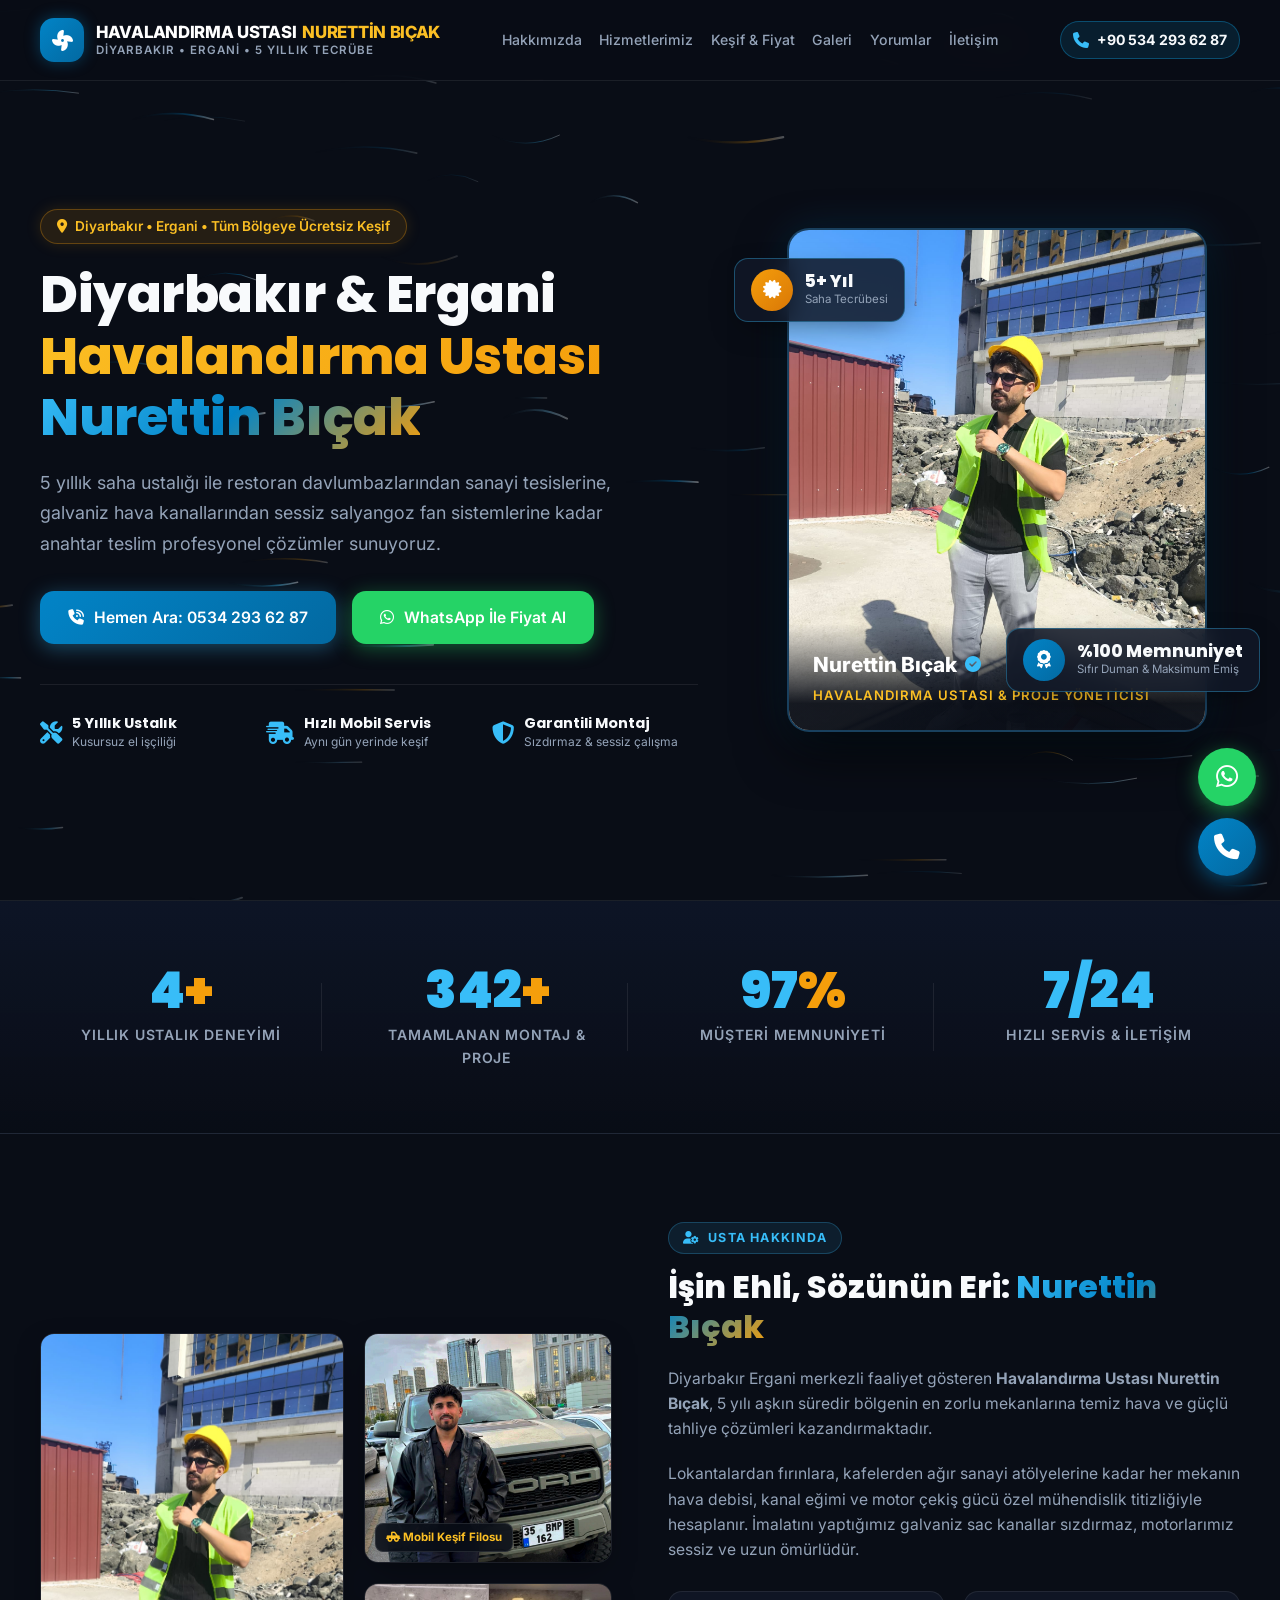
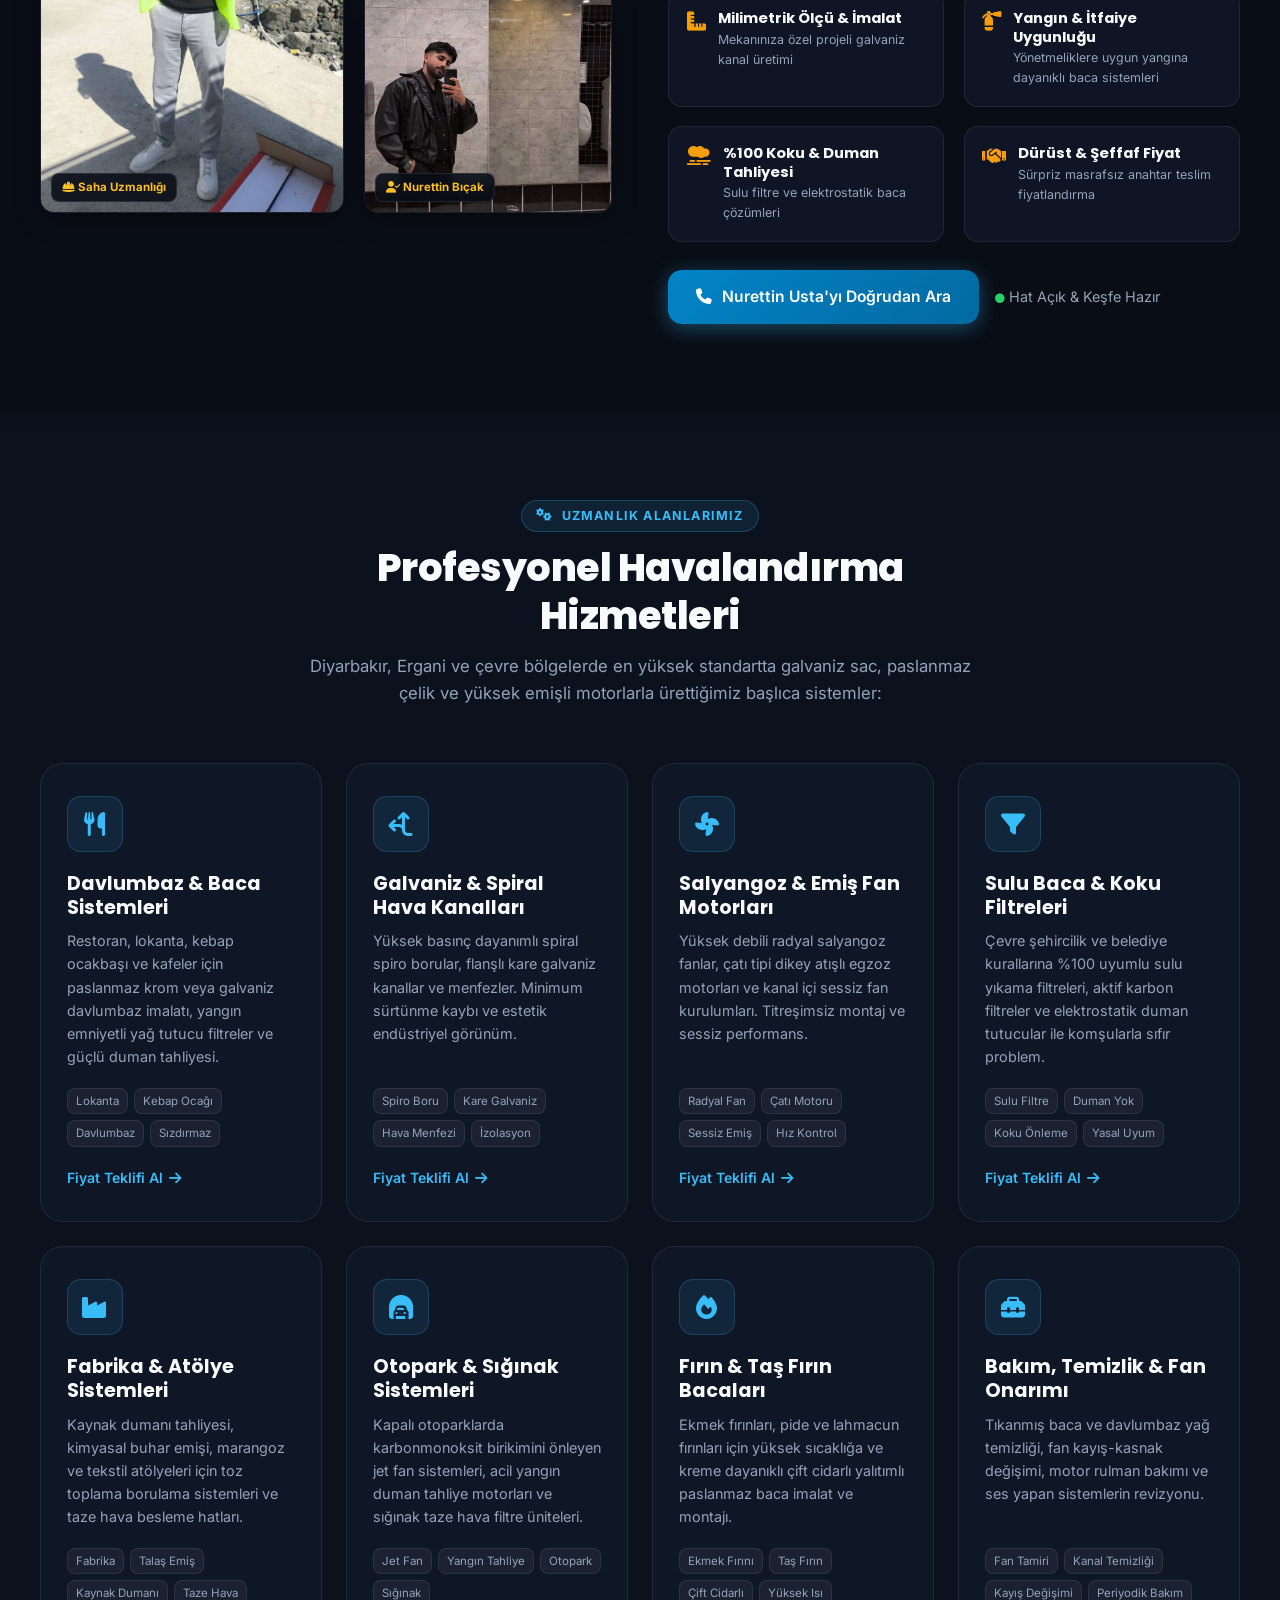
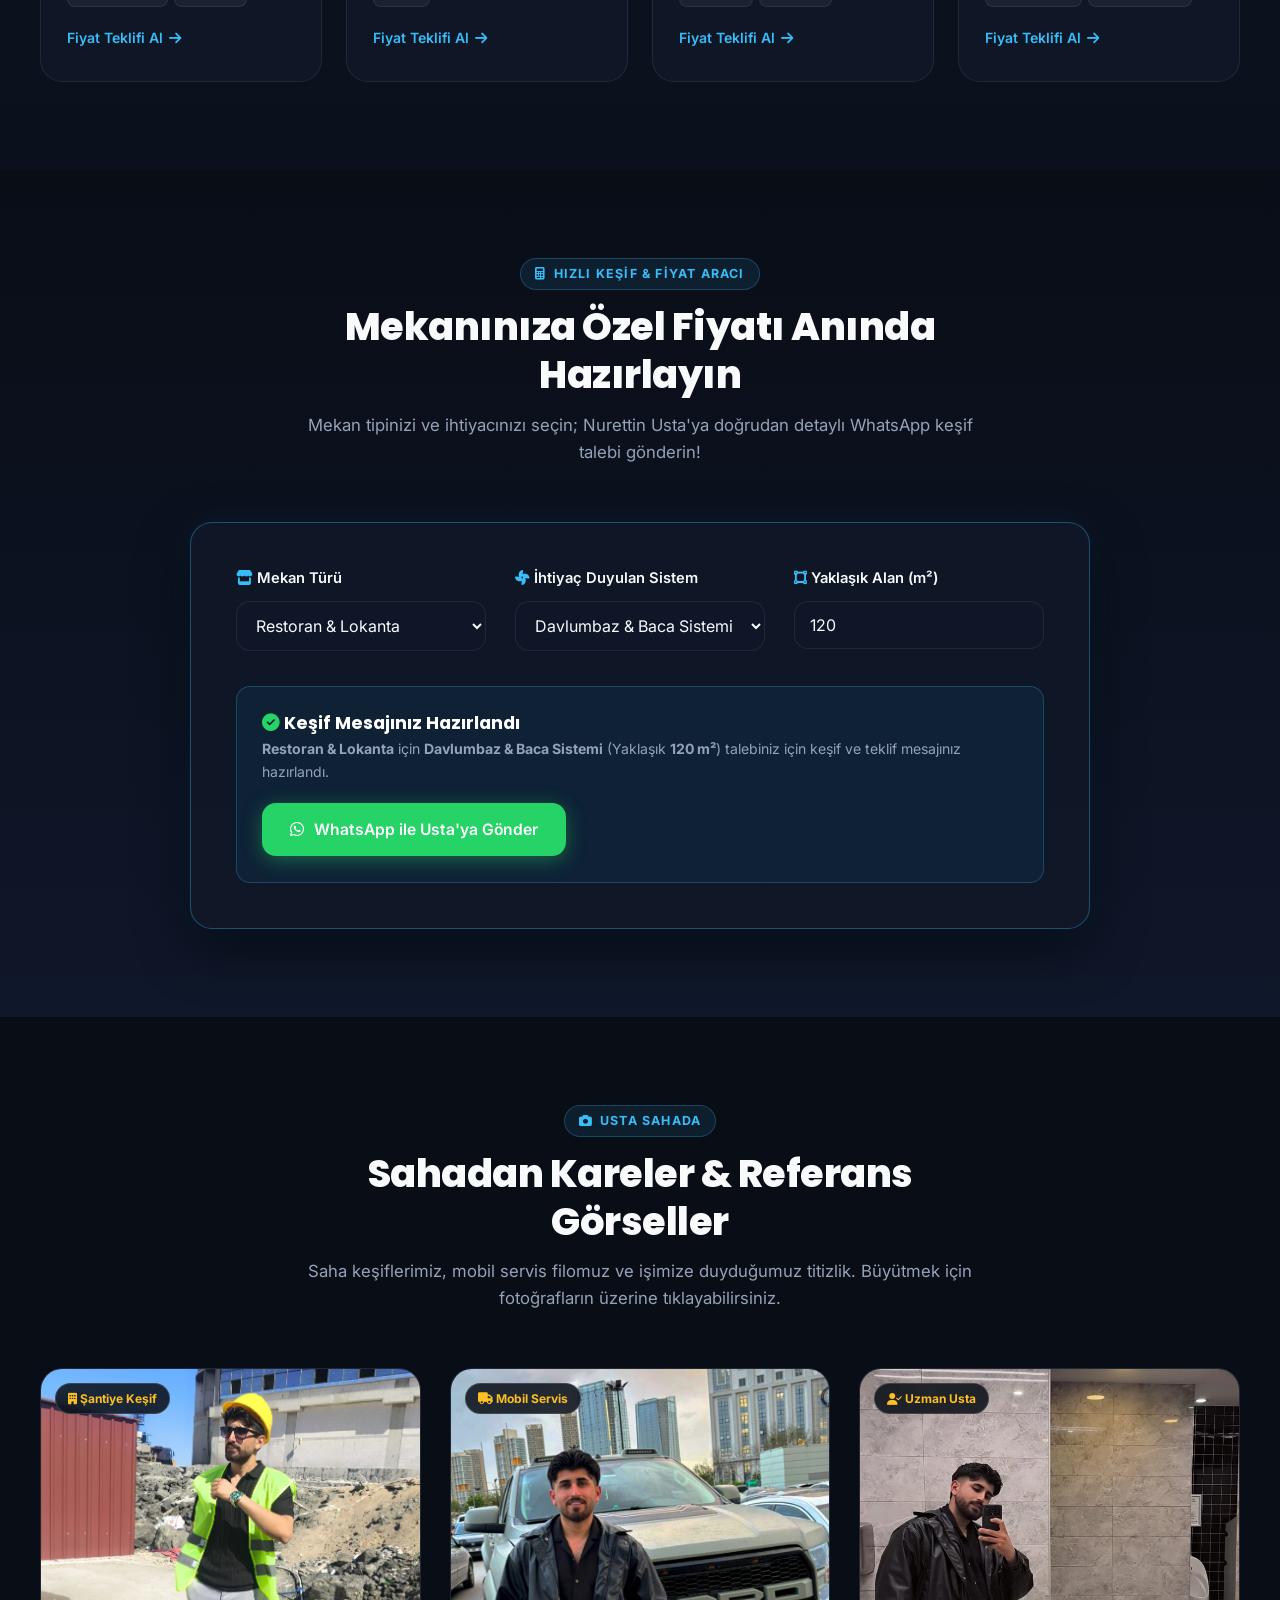
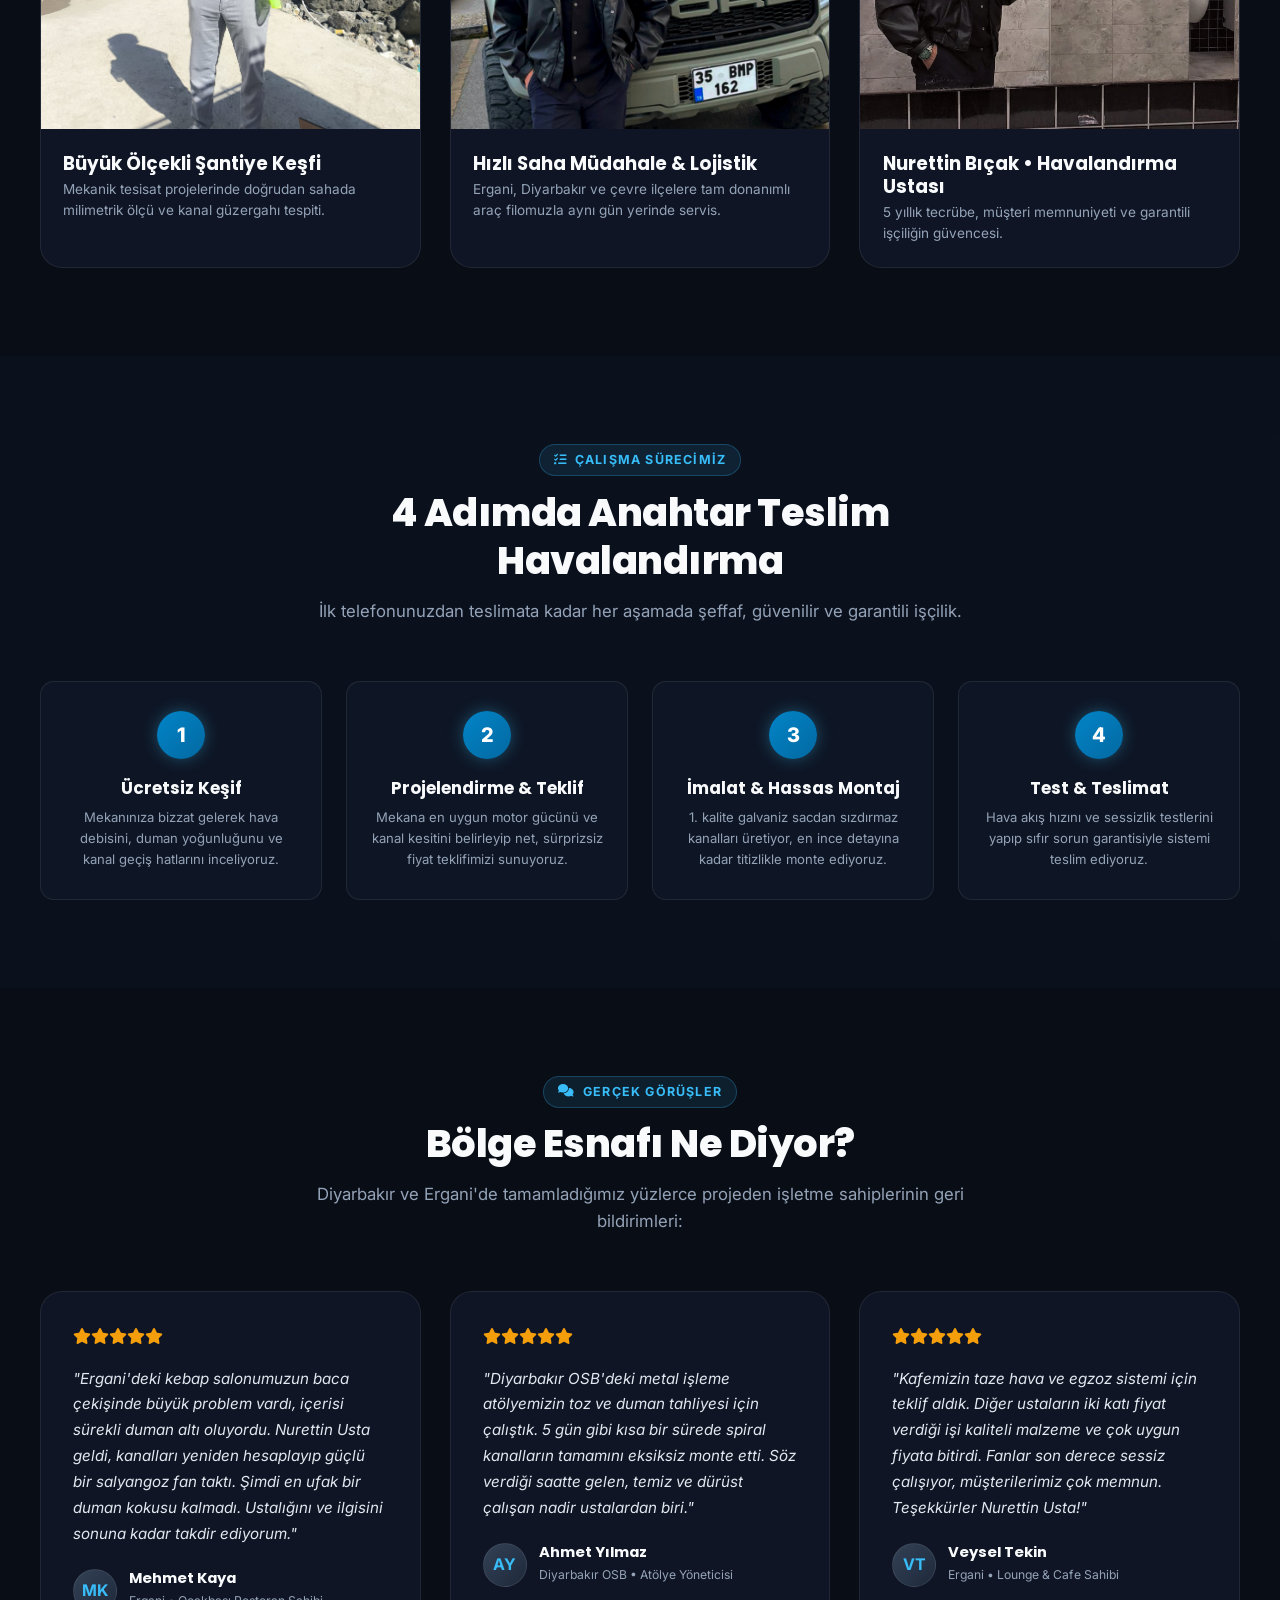
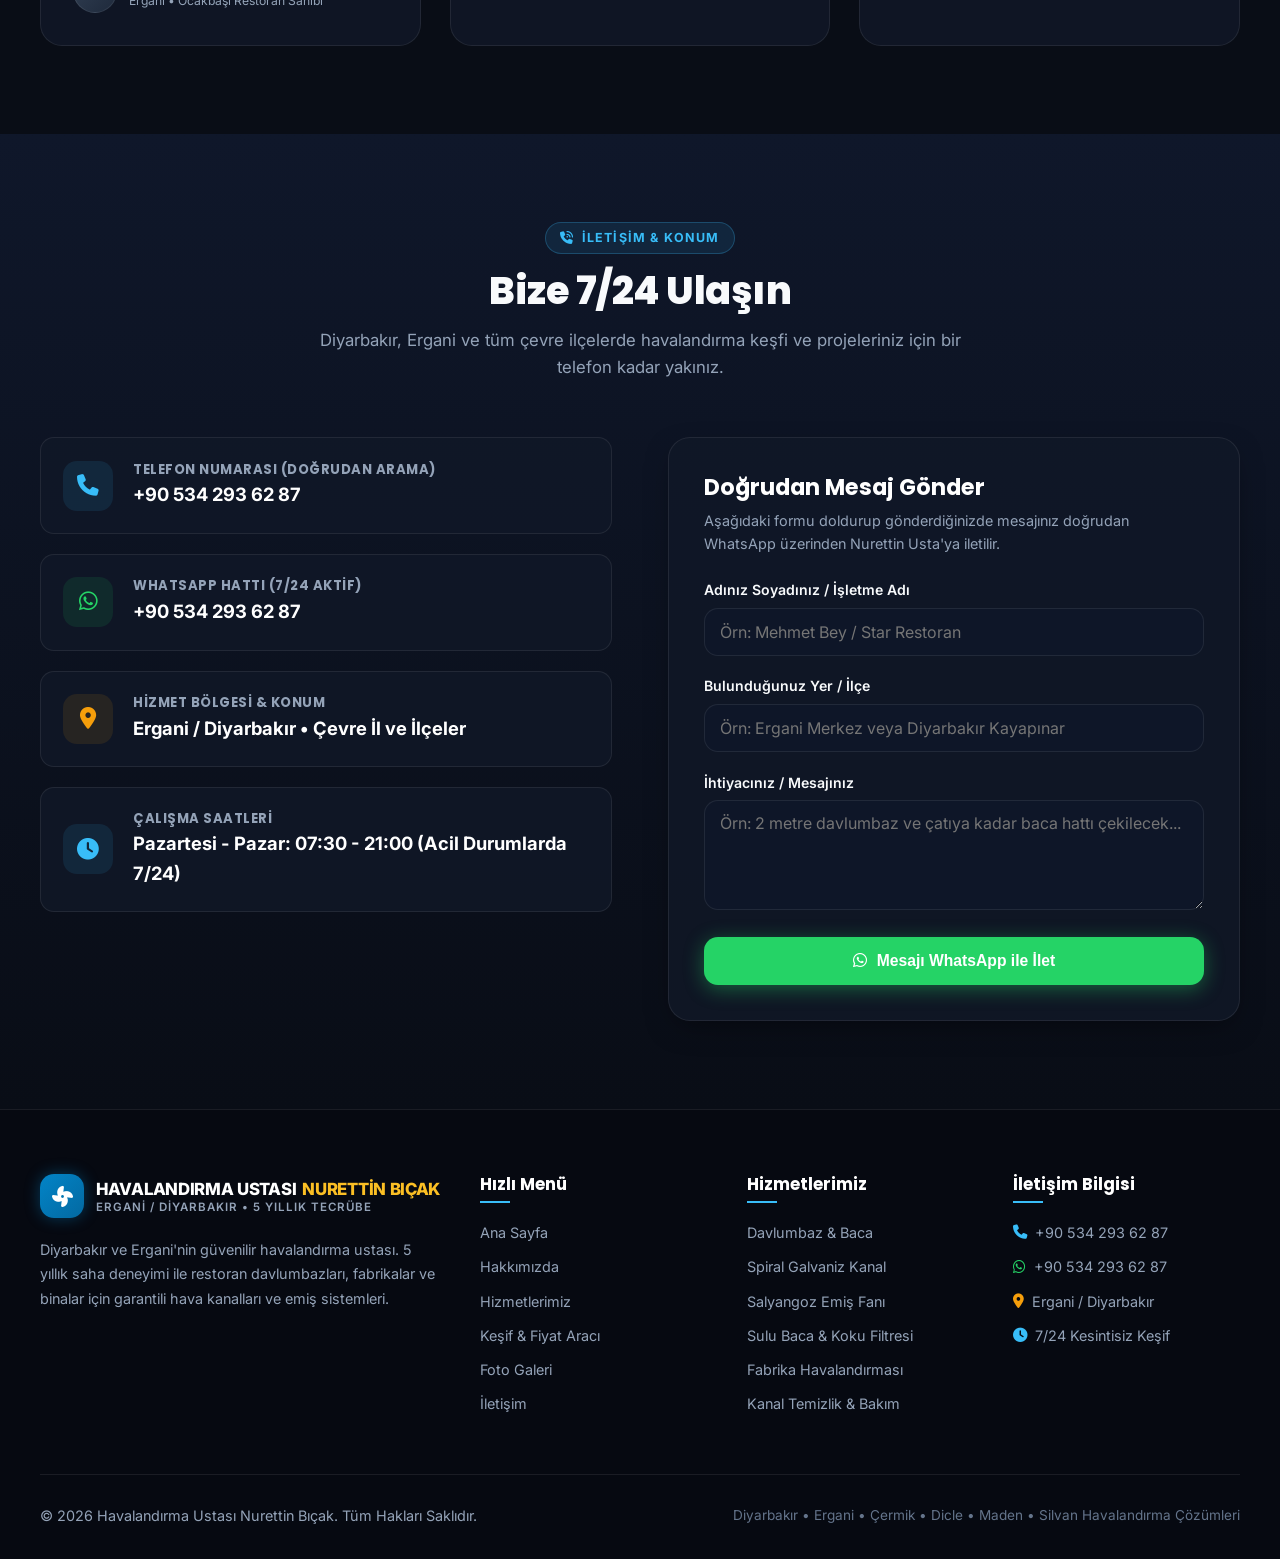
==== commit b6bc311a: "fix: navbar kaymalari, logo duzeni ve responsive breakpointler duzeltildi" ====
--- a/index.html
+++ b/index.html
@@ -28,7 +28,7 @@
   <link rel="stylesheet" href="https://cdnjs.cloudflare.com/ajax/libs/font-awesome/6.5.1/css/all.min.css" integrity="sha512-DTOQO9RWCH3ppGqcWaEA1BIZOC6xxalwEsw9c2QQeAIftl+Vegovlnee1c9QX4TctnWMn13TZye+giMm8e2LwA==" crossorigin="anonymous" referrerpolicy="no-referrer" />
 
   <!-- Ana Stil Dosyası -->
-  <link rel="stylesheet" href="css/style.css">
+  <link rel="stylesheet" href="css/style.css?v=2.1">
 </head>
 <body>
 
@@ -49,8 +49,11 @@
               <i class="fa-solid fa-fan"></i>
             </div>
             <div class="logo-text">
-              <span class="logo-title">HAVALANDIRMA USTASI <span>NURETTİN BIÇAK</span></span>
-              <span class="logo-sub">Ergani / Diyarbakır &bull; 5 Yıllık Tecrübe</span>
+              <div class="logo-brand-row">
+                <span class="logo-title-main">HAVALANDIRMA USTASI</span>
+                <span class="logo-title-name">NURETTİN BIÇAK</span>
+              </div>
+              <span class="logo-sub">Diyarbakır &bull; Ergani &bull; 5 Yıllık Tecrübe</span>
             </div>
           </a>
 
@@ -820,7 +823,10 @@
                 <i class="fa-solid fa-fan"></i>
               </div>
               <div class="logo-text">
-                <span class="logo-title">HAVALANDIRMA USTASI <span>NURETTİN BIÇAK</span></span>
+                <div class="logo-brand-row">
+                  <span class="logo-title-main">HAVALANDIRMA USTASI</span>
+                  <span class="logo-title-name">NURETTİN BIÇAK</span>
+                </div>
                 <span class="logo-sub">Ergani / Diyarbakır &bull; 5 Yıllık Tecrübe</span>
               </div>
             </div>
--- a/css/style.css
+++ b/css/style.css
@@ -155,6 +155,7 @@
   align-items: center;
   justify-content: space-between;
   height: 80px;
+  gap: 1.5rem;
 }
 
 /* Logo */
@@ -163,18 +164,20 @@
   align-items: center;
   gap: 12px;
   text-decoration: none;
+  flex-shrink: 0;
+  white-space: nowrap;
 }
 
 .logo-icon-box {
-  width: 46px;
-  height: 46px;
+  width: 44px;
+  height: 44px;
   border-radius: var(--radius-md);
   background: linear-gradient(135deg, #0284c7 0%, #0369a1 100%);
   display: flex;
   align-items: center;
   justify-content: center;
   color: #fff;
-  font-size: 1.35rem;
+  font-size: 1.3rem;
   box-shadow: 0 0 15px rgba(2, 132, 199, 0.4);
   flex-shrink: 0;
 }
@@ -186,40 +189,59 @@
 .logo-text {
   display: flex;
   flex-direction: column;
-}
-
-.logo-title {
-  font-size: 1.1rem;
+  white-space: nowrap;
+  line-height: 1.25;
+}
+
+.logo-brand-row {
+  display: flex;
+  align-items: center;
+  gap: 6px;
+  white-space: nowrap;
+}
+
+.logo-title-main {
+  font-size: 1.05rem;
   font-weight: 800;
+  color: #fff;
   letter-spacing: -0.3px;
-  line-height: 1.2;
-}
-
-.logo-title span {
-  color: var(--primary-light);
+  white-space: nowrap;
+}
+
+.logo-title-name {
+  font-size: 1.05rem;
+  font-weight: 800;
+  color: var(--gold-light);
+  letter-spacing: -0.3px;
+  white-space: nowrap;
 }
 
 .logo-sub {
   font-size: 0.72rem;
   color: var(--text-muted);
   text-transform: uppercase;
-  letter-spacing: 1.2px;
+  letter-spacing: 1px;
   font-weight: 600;
+  white-space: nowrap;
 }
 
 /* Menü Linkleri */
 .nav-links {
   display: flex;
   align-items: center;
-  gap: 1.8rem;
+  gap: 1.4rem;
+  margin: 0;
+  padding: 0;
+  white-space: nowrap;
 }
 
 .nav-link {
-  font-size: 0.95rem;
+  font-size: 0.92rem;
   font-weight: 500;
   color: var(--text-muted);
   position: relative;
   padding: 6px 0;
+  white-space: nowrap;
 }
 
 .nav-link:hover,
@@ -248,26 +270,30 @@
 .nav-actions {
   display: flex;
   align-items: center;
-  gap: 1rem;
+  gap: 0.8rem;
+  flex-shrink: 0;
+  white-space: nowrap;
 }
 
 .phone-badge-btn {
-  display: flex;
-  align-items: center;
-  gap: 10px;
+  display: inline-flex;
+  align-items: center;
+  gap: 8px;
   background: rgba(14, 165, 233, 0.12);
   border: 1px solid rgba(14, 165, 233, 0.35);
-  padding: 8px 18px;
+  padding: 8px 16px;
   border-radius: var(--radius-full);
-  font-size: 0.95rem;
-  font-weight: 600;
+  font-size: 0.92rem;
+  font-weight: 700;
   color: var(--text-main);
   transition: var(--transition);
+  white-space: nowrap;
+  flex-shrink: 0;
 }
 
 .phone-badge-btn i {
   color: var(--primary-light);
-  font-size: 1.1rem;
+  font-size: 1rem;
   animation: pulseIcon 2s infinite;
 }
 
@@ -1520,8 +1546,22 @@
    MEDYA SORGULARI (RESPONSIVE DÜZENLER)
    ========================================================================== */
 
-/* Tablet & Küçük Masaüstü (1024px ve altı) */
-@media (max-width: 1024px) {
+/* Kompakt Masaüstü (1081px - 1280px) */
+@media (max-width: 1280px) {
+  .nav-links {
+    gap: 1.1rem;
+  }
+  .nav-link {
+    font-size: 0.88rem;
+  }
+  .phone-badge-btn {
+    padding: 7px 12px;
+    font-size: 0.88rem;
+  }
+}
+
+/* Tablet & Küçük Ekranlarda Hamburger Menüye Geçiş (1080px ve altı) */
+@media (max-width: 1080px) {
   .hero-grid {
     grid-template-columns: 1fr;
     gap: 3rem;
@@ -1566,59 +1606,25 @@
     grid-template-columns: 1fr 1fr;
     gap: 2.5rem;
   }
-}
-
-/* Mobil Cihazlar (768px ve altı) */
-@media (max-width: 768px) {
-  /* Alttaki butonlar için içerik boşluğu */
-  body {
-    padding-bottom: 68px;
-  }
-
-  .container {
-    padding: 0 1rem;
-  }
-
-  .site-header {
-    background: rgba(9, 13, 22, 0.95);
-  }
-
-  .navbar {
-    height: 70px;
-  }
-
-  .logo-title {
-    font-size: 0.95rem;
-  }
-
-  .logo-sub {
-    font-size: 0.65rem;
-  }
-
-  .logo-icon-box {
-    width: 40px;
-    height: 40px;
-    font-size: 1.15rem;
-  }
-
+
+  /* Hamburger Menü Aktif */
   .mobile-toggle-btn {
     display: block;
   }
 
-  /* Mobil Kayar Menü */
   .nav-links {
     position: fixed;
-    top: 70px;
+    top: 75px;
     left: -100%;
     width: 100%;
-    height: calc(100vh - 70px);
+    height: calc(100vh - 75px);
     background: rgba(9, 13, 22, 0.98);
     backdrop-filter: blur(25px);
     -webkit-backdrop-filter: blur(25px);
     flex-direction: column;
     justify-content: flex-start;
     padding-top: 3rem;
-    gap: 1.6rem;
+    gap: 1.8rem;
     transition: left 0.35s ease;
     border-top: 1px solid var(--border);
     z-index: 1000;
@@ -1629,12 +1635,57 @@
   }
 
   .nav-link {
-    font-size: 1.2rem;
+    font-size: 1.25rem;
     font-weight: 600;
   }
 
   .nav-actions .phone-badge-btn {
-    display: none;
+    padding: 7px 12px;
+    font-size: 0.85rem;
+  }
+}
+
+/* Mobil Cihazlar (768px ve altı) */
+@media (max-width: 768px) {
+  /* Alttaki butonlar için içerik boşluğu */
+  body {
+    padding-bottom: 68px;
+  }
+
+  .container {
+    padding: 0 1rem;
+  }
+
+  .site-header {
+    background: rgba(9, 13, 22, 0.96);
+  }
+
+  .navbar {
+    height: 65px;
+  }
+
+  .logo-title-main,
+  .logo-title-name {
+    font-size: 0.88rem;
+  }
+
+  .logo-sub {
+    font-size: 0.62rem;
+  }
+
+  .logo-icon-box {
+    width: 38px;
+    height: 38px;
+    font-size: 1.1rem;
+  }
+
+  .nav-links {
+    top: 65px;
+    height: calc(100vh - 65px);
+  }
+
+  .nav-actions .phone-badge-btn {
+    display: none; /* Mobilde ekran altında sabit arama barı mevcut */
   }
 
   /* Hero Düzeni */
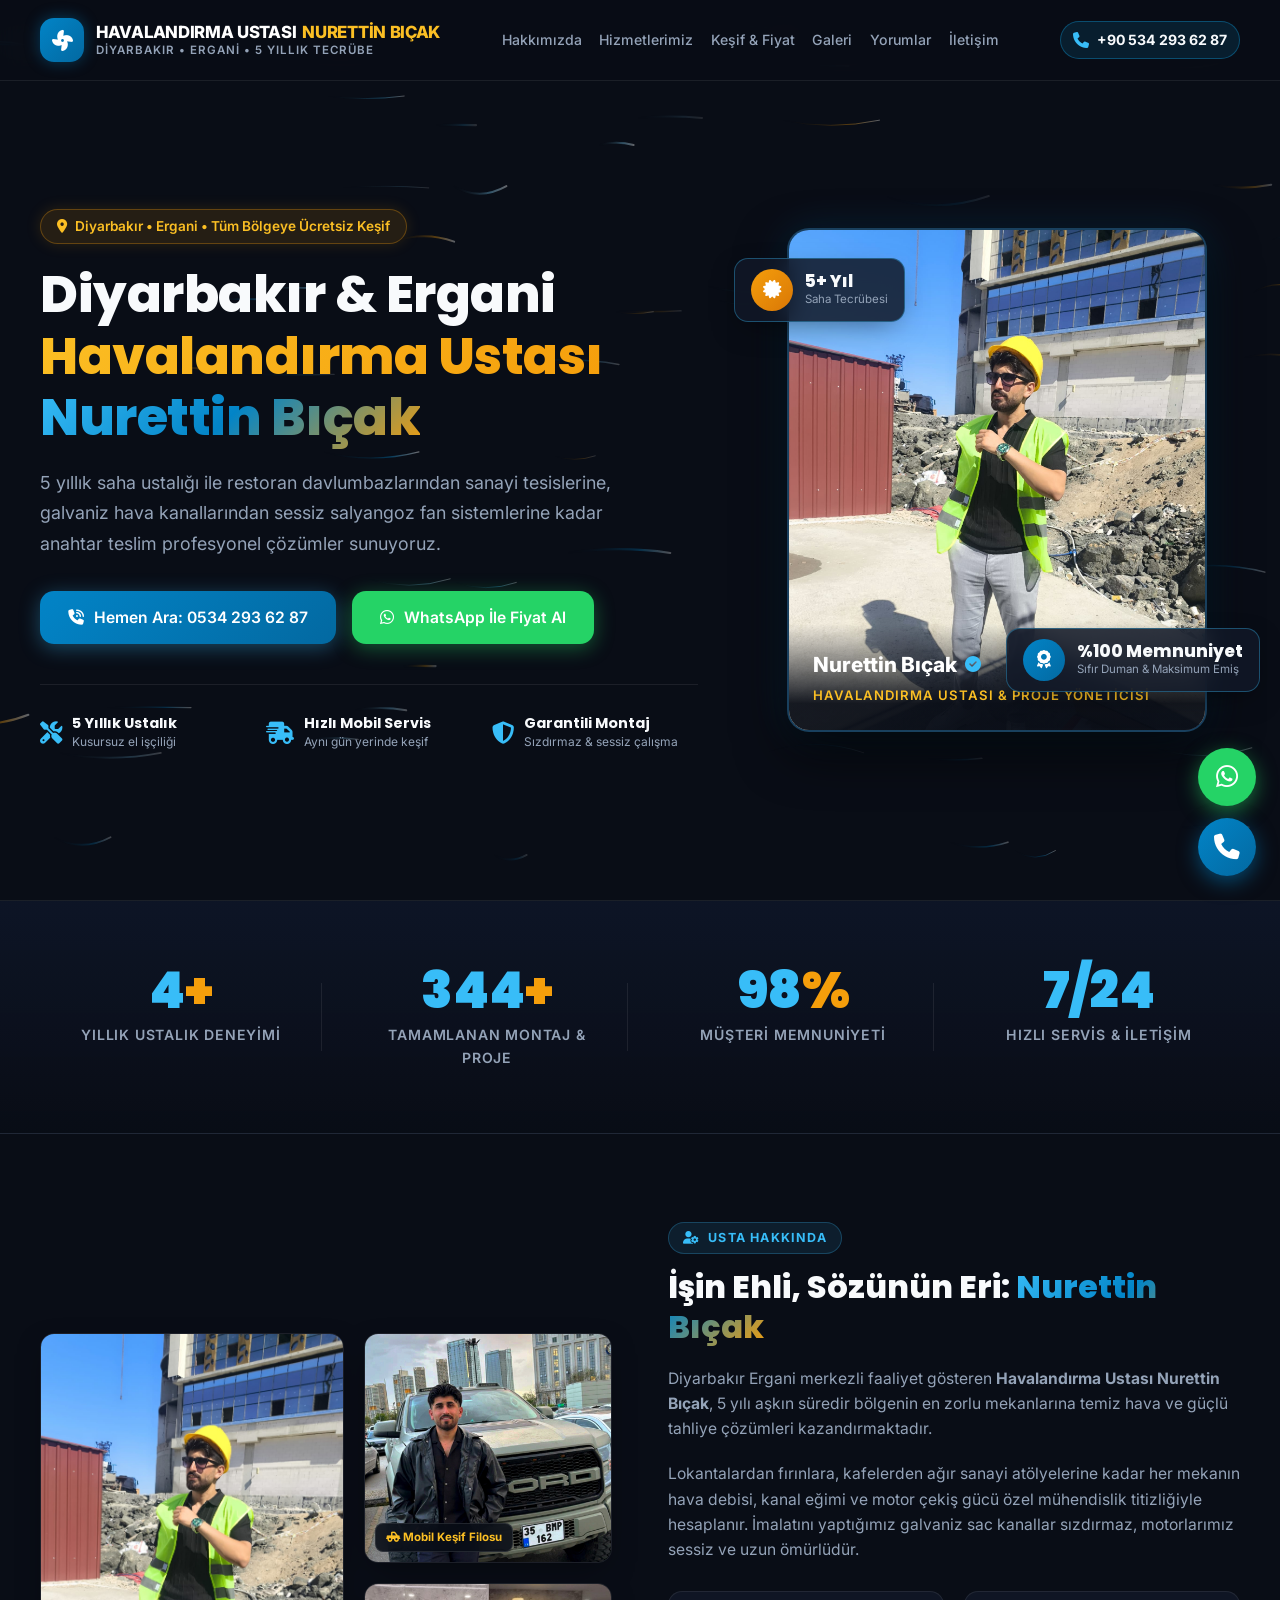
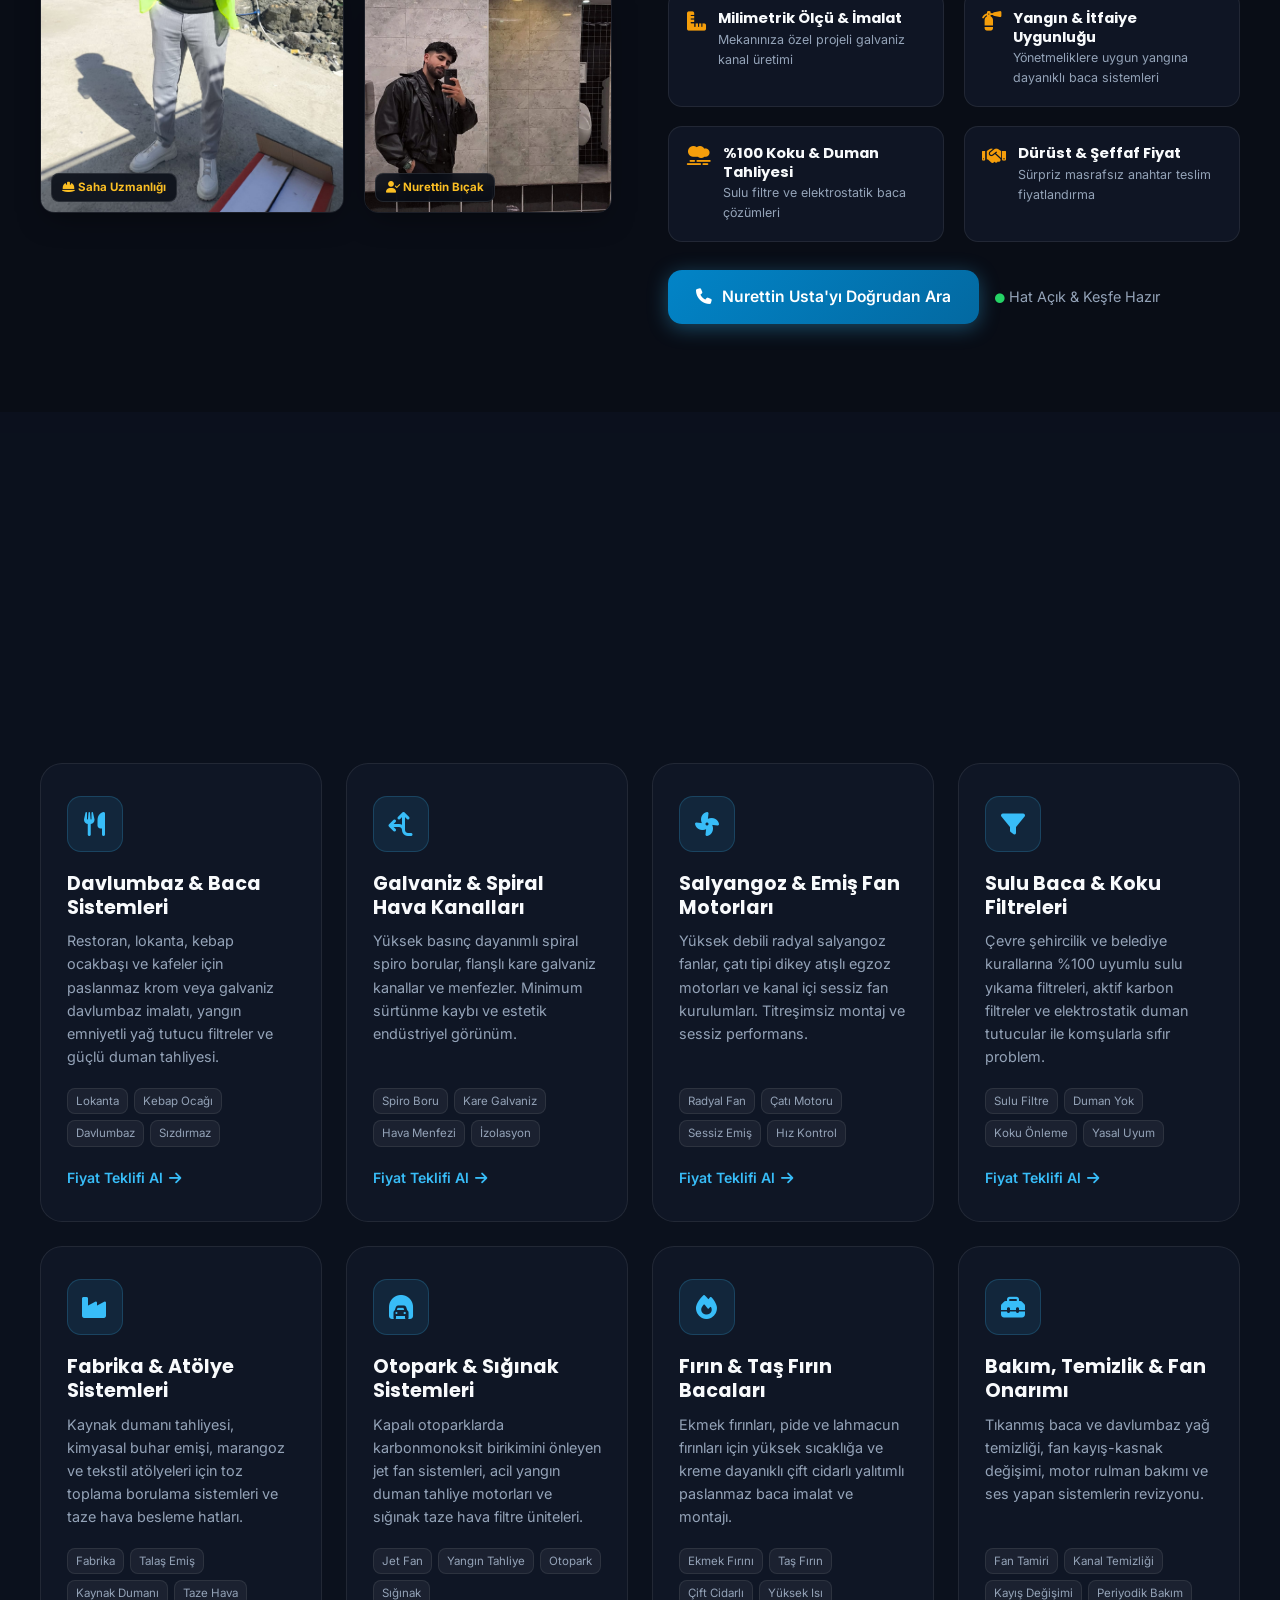
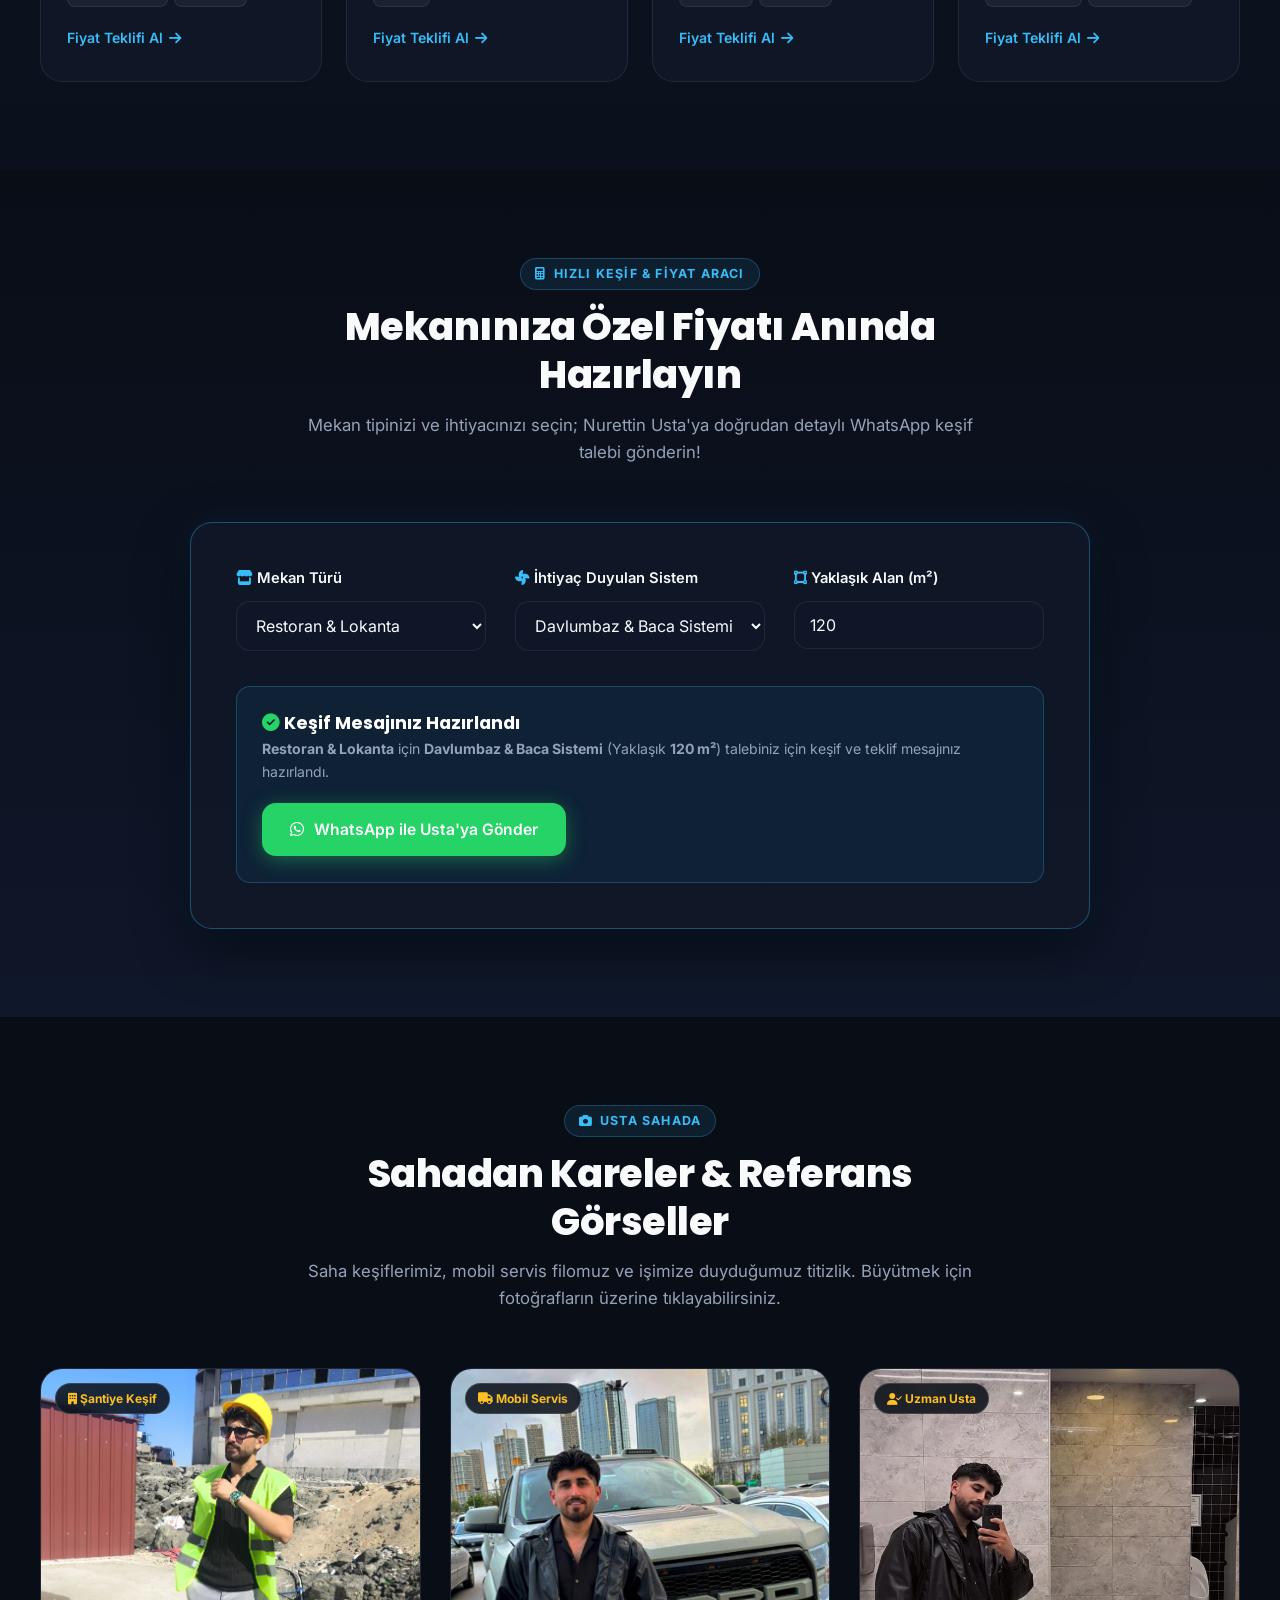
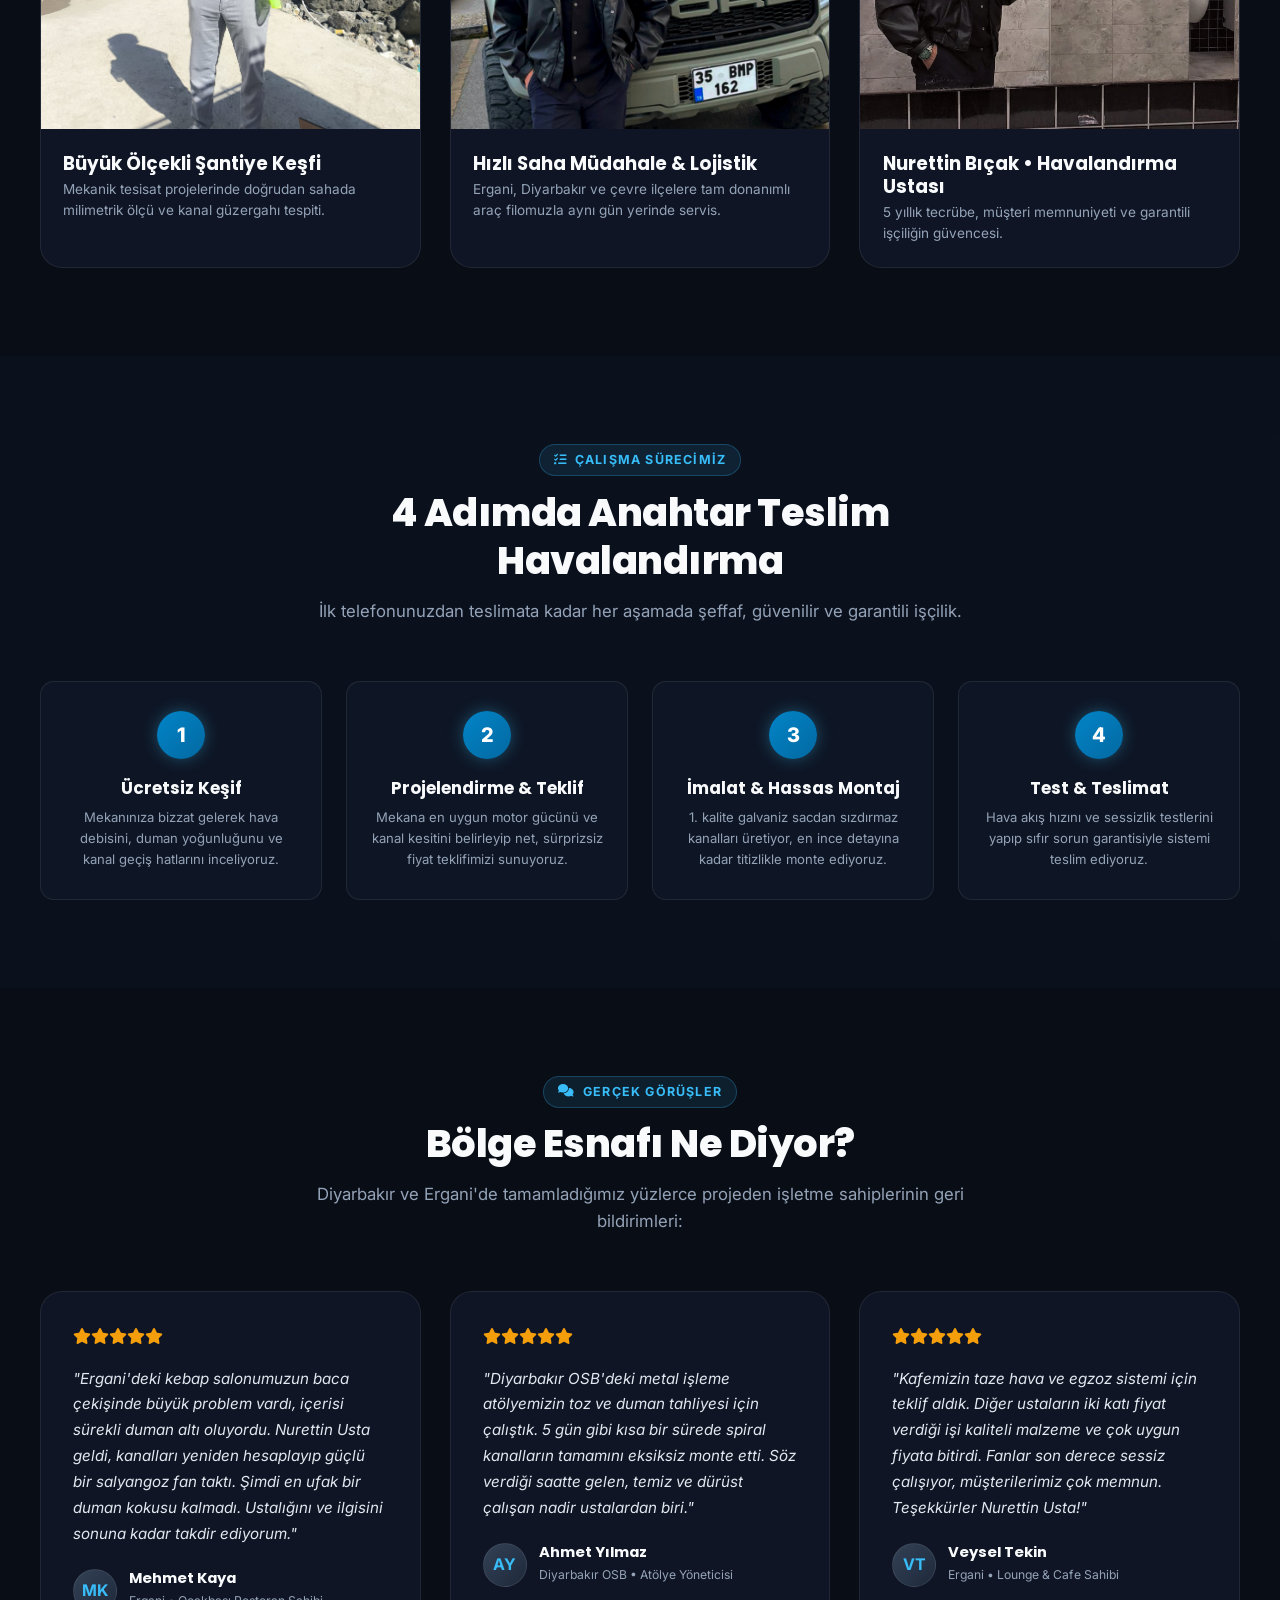
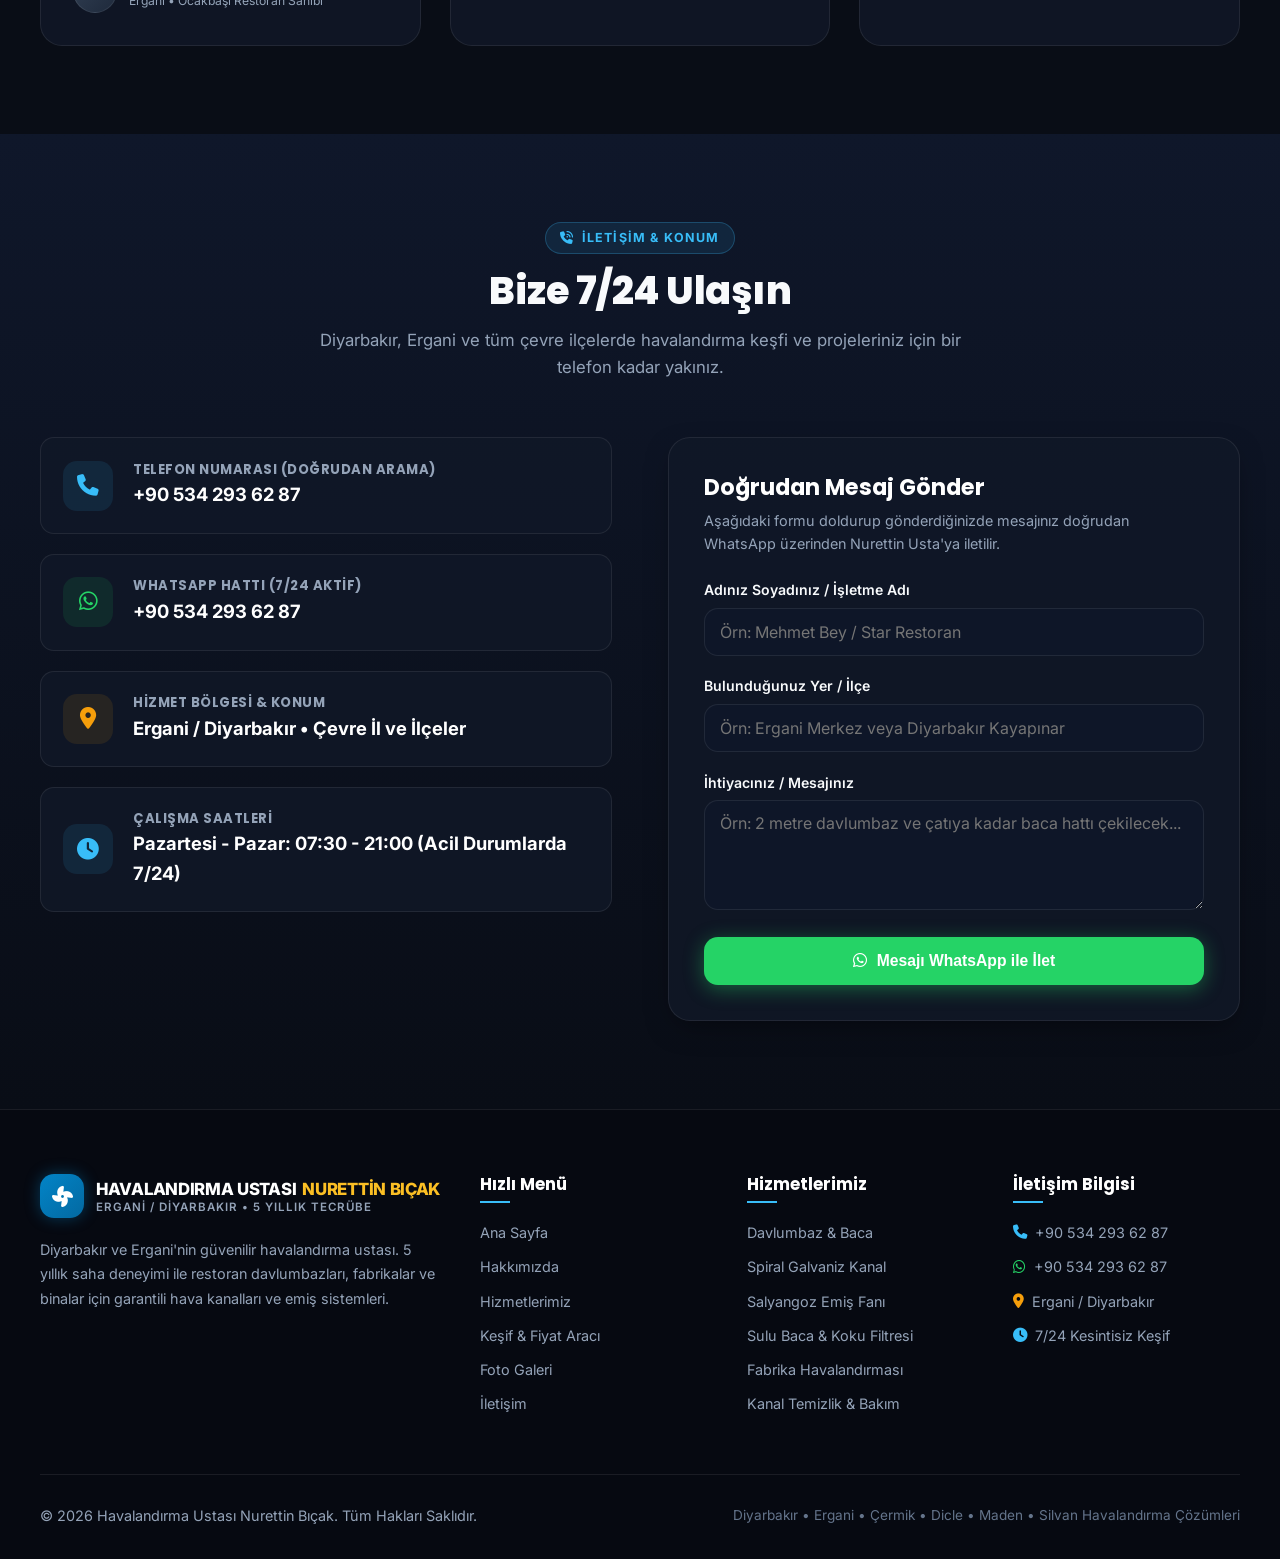
==== commit edb82449: "fix: mobil navbar boyutlandirma, dikey logo duzeni ve menu scroll kilidi duzeltildi" ====
--- a/index.html
+++ b/index.html
@@ -28,7 +28,7 @@
   <link rel="stylesheet" href="https://cdnjs.cloudflare.com/ajax/libs/font-awesome/6.5.1/css/all.min.css" integrity="sha512-DTOQO9RWCH3ppGqcWaEA1BIZOC6xxalwEsw9c2QQeAIftl+Vegovlnee1c9QX4TctnWMn13TZye+giMm8e2LwA==" crossorigin="anonymous" referrerpolicy="no-referrer" />
 
   <!-- Ana Stil Dosyası -->
-  <link rel="stylesheet" href="css/style.css?v=2.1">
+  <link rel="stylesheet" href="css/style.css?v=2.2">
 </head>
 <body>
 
@@ -938,7 +938,7 @@
   </div> <!-- /site-wrapper -->
 
   <!-- Ana JavaScript -->
-  <script src="js/main.js"></script>
+  <script src="js/main.js?v=2.2"></script>
 
   <!-- Hızlı Form Gönderici Script -->
   <script>
--- a/css/style.css
+++ b/css/style.css
@@ -1647,13 +1647,13 @@
 
 /* Mobil Cihazlar (768px ve altı) */
 @media (max-width: 768px) {
-  /* Alttaki butonlar için içerik boşluğu */
+  /* Alttaki butonlar için içerik boşluğu (iPhone safe-area uyumlu) */
   body {
-    padding-bottom: 68px;
+    padding-bottom: calc(68px + env(safe-area-inset-bottom, 0px));
   }
 
   .container {
-    padding: 0 1rem;
+    padding: 0 0.85rem;
   }
 
   .site-header {
@@ -1661,31 +1661,122 @@
   }
 
   .navbar {
-    height: 65px;
-  }
-
-  .logo-title-main,
-  .logo-title-name {
-    font-size: 0.88rem;
-  }
-
-  .logo-sub {
-    font-size: 0.62rem;
+    height: 64px;
+    gap: 0.5rem;
+  }
+
+  /* Mobil Logo: İki satırlı, derli toplu ve asla taşmayan yapı */
+  .brand-logo {
+    gap: 10px;
+    min-width: 0;
+    max-width: calc(100% - 50px);
   }
 
   .logo-icon-box {
     width: 38px;
     height: 38px;
-    font-size: 1.1rem;
-  }
-
+    border-radius: 10px;
+    font-size: 1.15rem;
+    flex-shrink: 0;
+  }
+
+  .logo-text {
+    display: flex;
+    flex-direction: column;
+    justify-content: center;
+    overflow: hidden;
+    line-height: 1.15;
+  }
+
+  .logo-brand-row {
+    display: flex;
+    flex-direction: column;
+    align-items: flex-start;
+    gap: 0px;
+    white-space: nowrap;
+  }
+
+  .logo-title-main {
+    font-size: 0.68rem;
+    font-weight: 700;
+    color: #94a3b8;
+    letter-spacing: 0.6px;
+    text-transform: uppercase;
+    line-height: 1.1;
+  }
+
+  .logo-title-name {
+    font-size: 0.98rem;
+    font-weight: 800;
+    color: var(--gold-light);
+    letter-spacing: -0.2px;
+    line-height: 1.2;
+  }
+
+  .logo-sub {
+    display: none; /* 3. satır mobilde gereksiz kalabalığı önlemek için gizlendi */
+  }
+
+  /* Mobil Hamburger Butonu */
+  .mobile-toggle-btn {
+    display: flex;
+    align-items: center;
+    justify-content: center;
+    width: 42px;
+    height: 42px;
+    padding: 0;
+    background: rgba(255, 255, 255, 0.08);
+    border: 1px solid var(--border-active);
+    border-radius: 10px;
+    color: #fff;
+    font-size: 1.25rem;
+    flex-shrink: 0;
+    cursor: pointer;
+  }
+
+  .mobile-toggle-btn:active {
+    background: var(--primary);
+    transform: scale(0.92);
+  }
+
+  /* Mobil Açılır Menü Çekmecesi */
   .nav-links {
-    top: 65px;
-    height: calc(100vh - 65px);
+    top: 64px;
+    height: calc(100dvh - 64px);
+    min-height: calc(100vh - 64px);
+    padding: 2.2rem 1.5rem 6rem 1.5rem;
+    gap: 1.2rem;
+    overflow-y: auto;
+    -webkit-overflow-scrolling: touch;
+    align-items: center;
+  }
+
+  .nav-links li {
+    width: 100%;
+    max-width: 320px;
+    text-align: center;
+  }
+
+  .nav-link {
+    display: block;
+    width: 100%;
+    font-size: 1.15rem;
+    font-weight: 600;
+    padding: 10px 16px;
+    border-radius: var(--radius-md);
+    background: rgba(255, 255, 255, 0.03);
+    border: 1px solid rgba(255, 255, 255, 0.05);
+  }
+
+  .nav-link:active,
+  .nav-link.active {
+    background: rgba(2, 132, 199, 0.2);
+    border-color: var(--primary-light);
+    color: #fff;
   }
 
   .nav-actions .phone-badge-btn {
-    display: none; /* Mobilde ekran altında sabit arama barı mevcut */
+    display: none; /* Mobilde alt sabit eylem çubuğu mevcut */
   }
 
   /* Hero Düzeni */
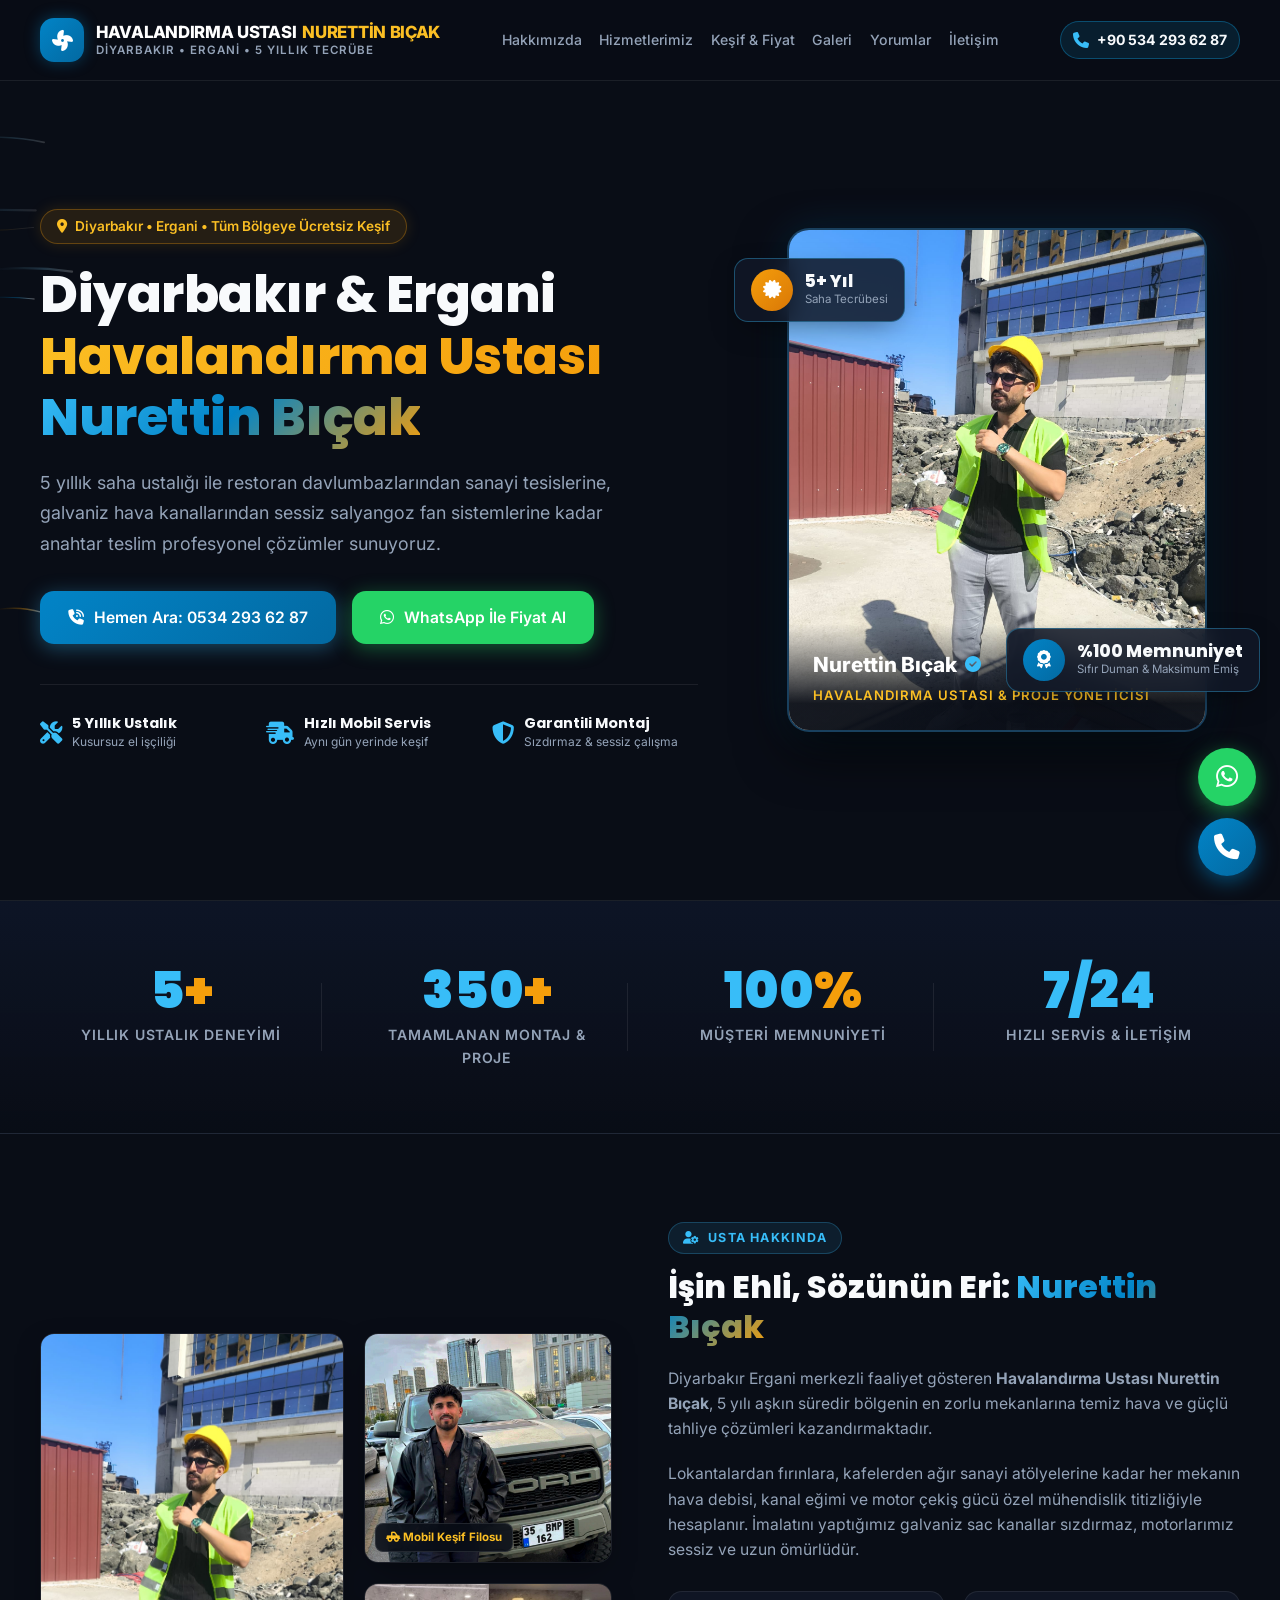
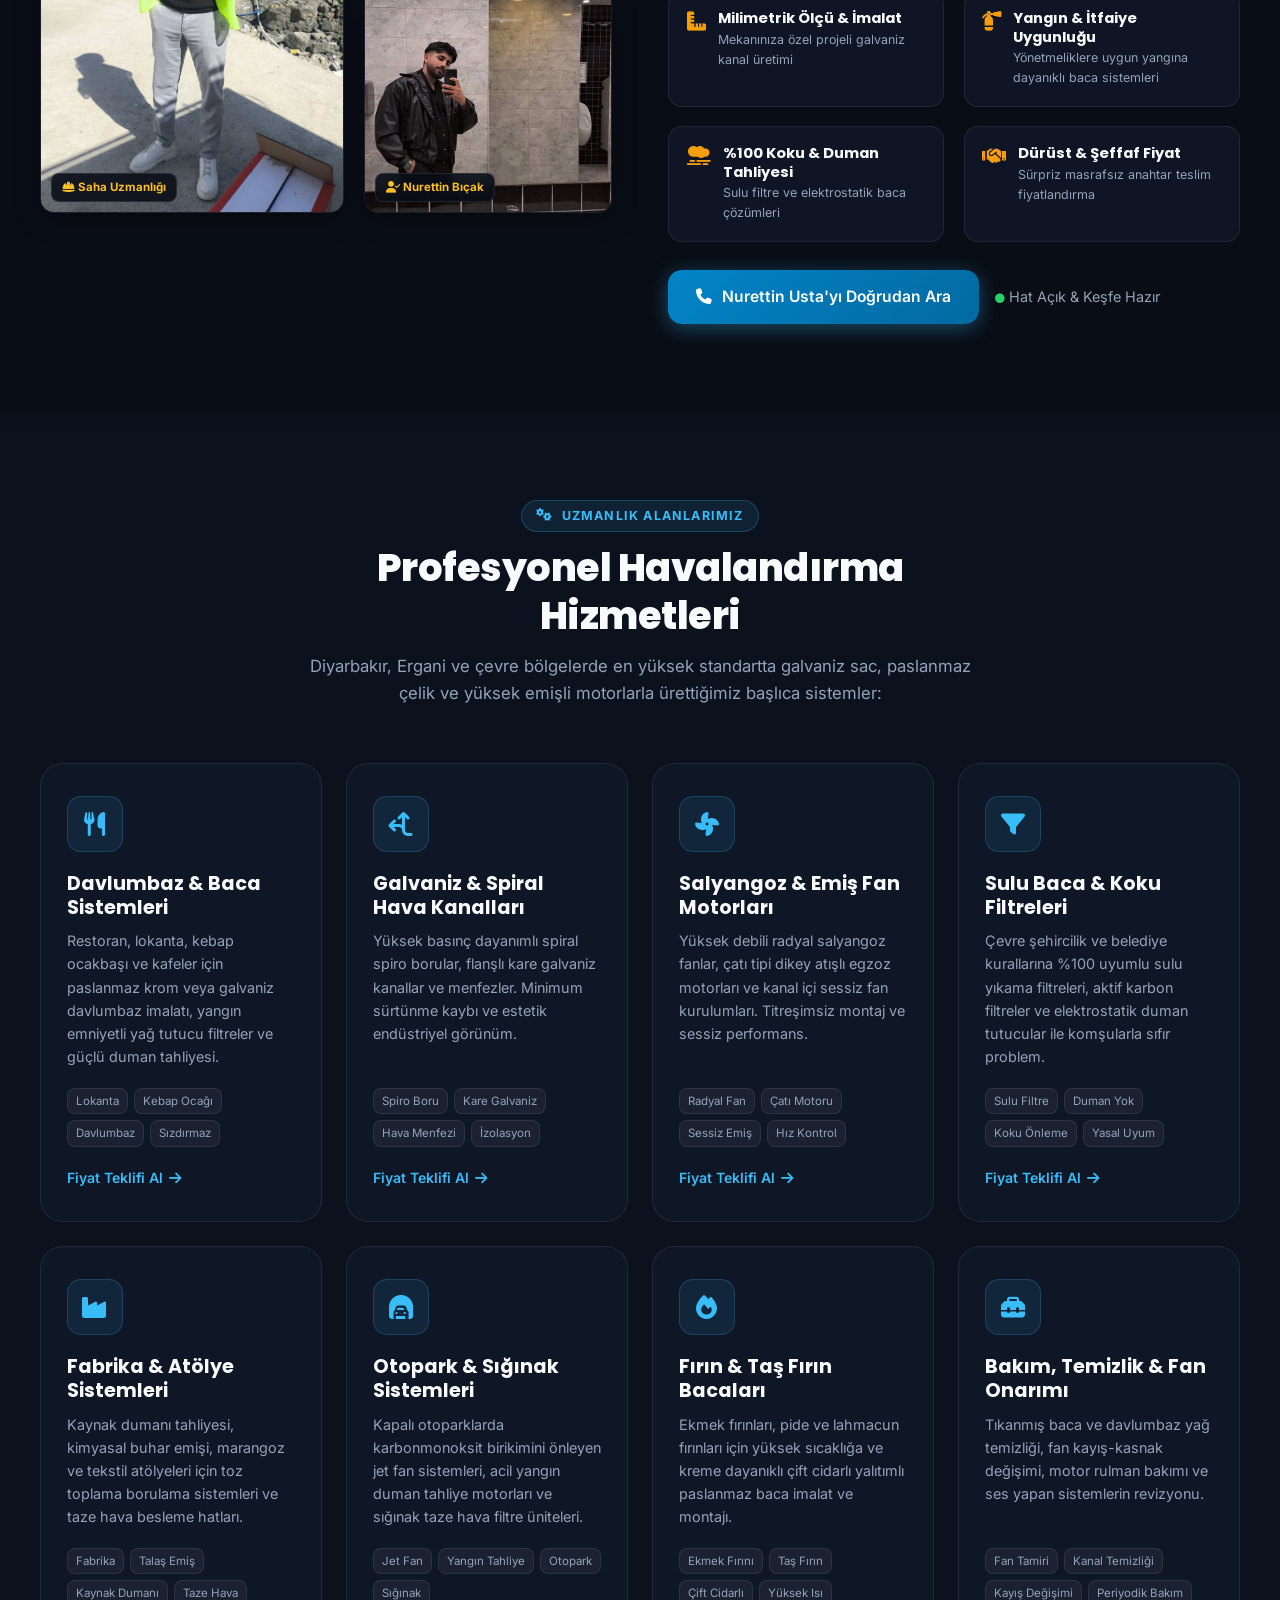
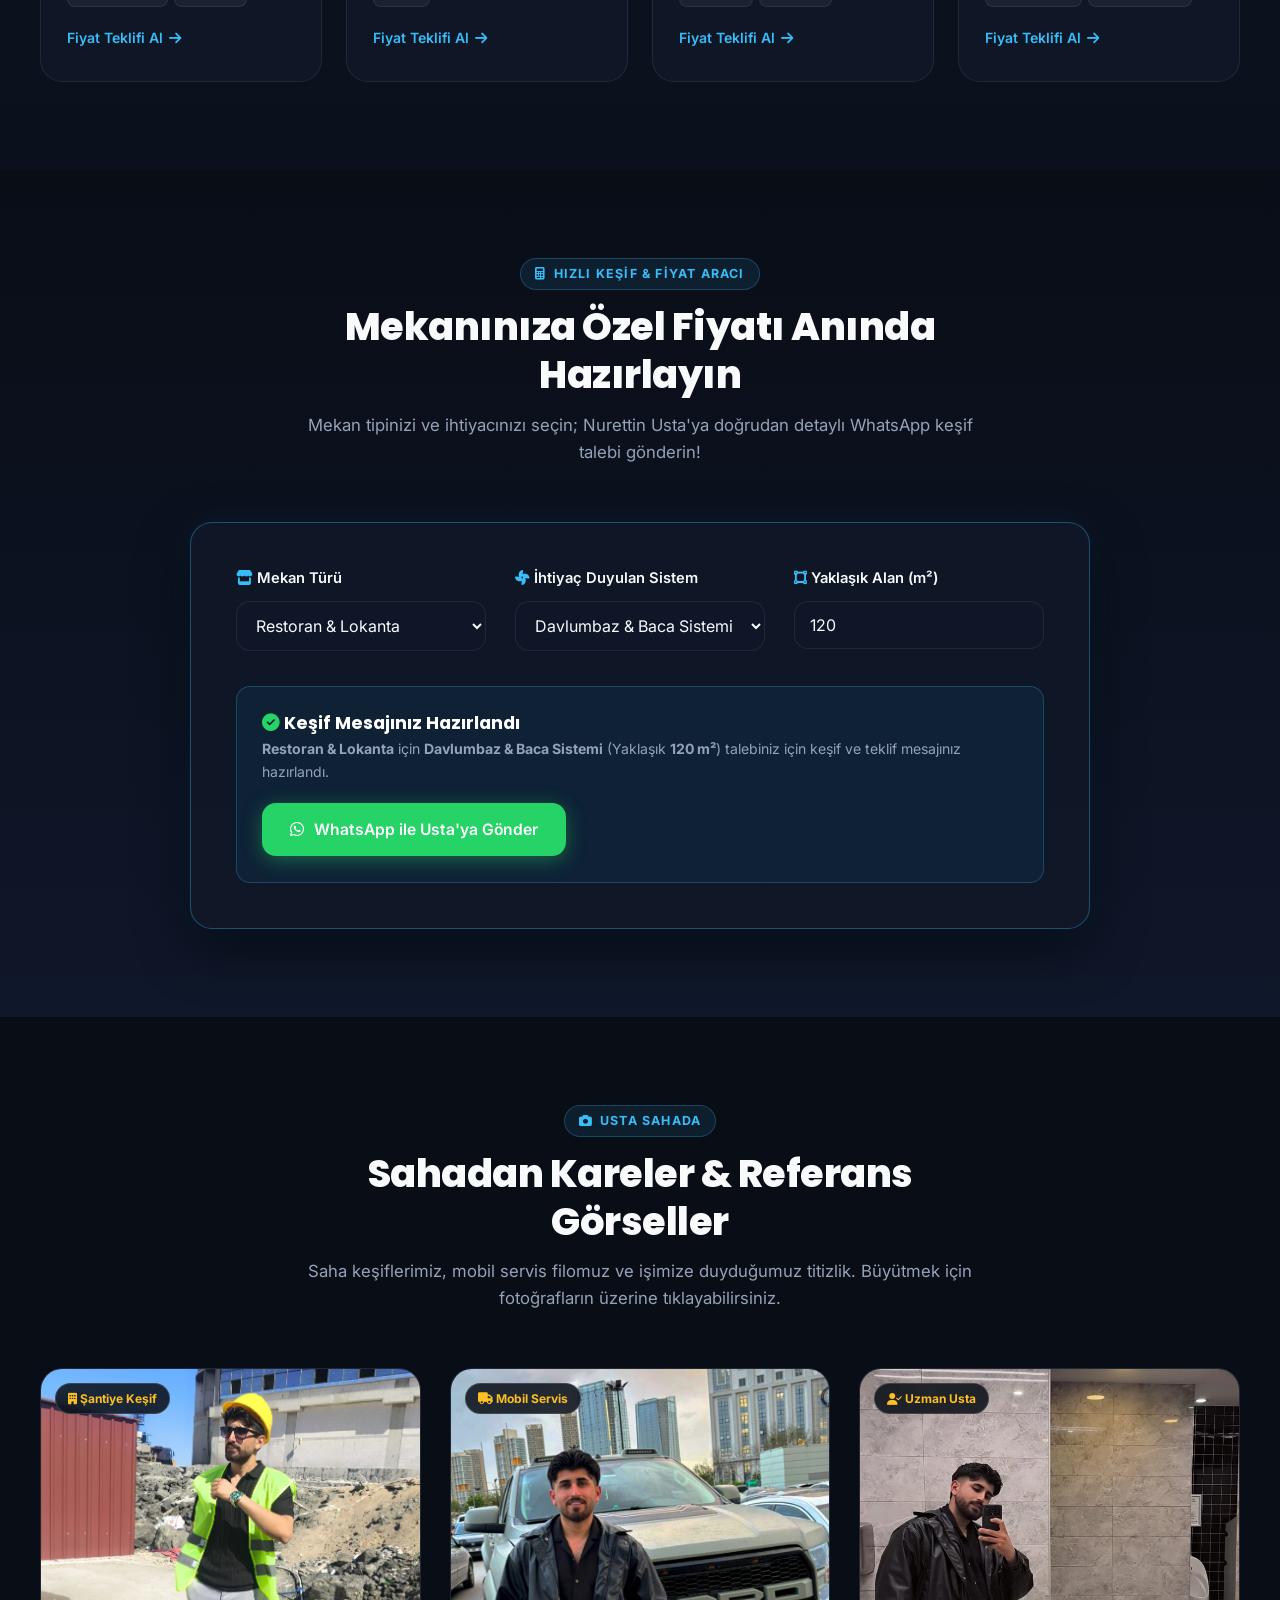
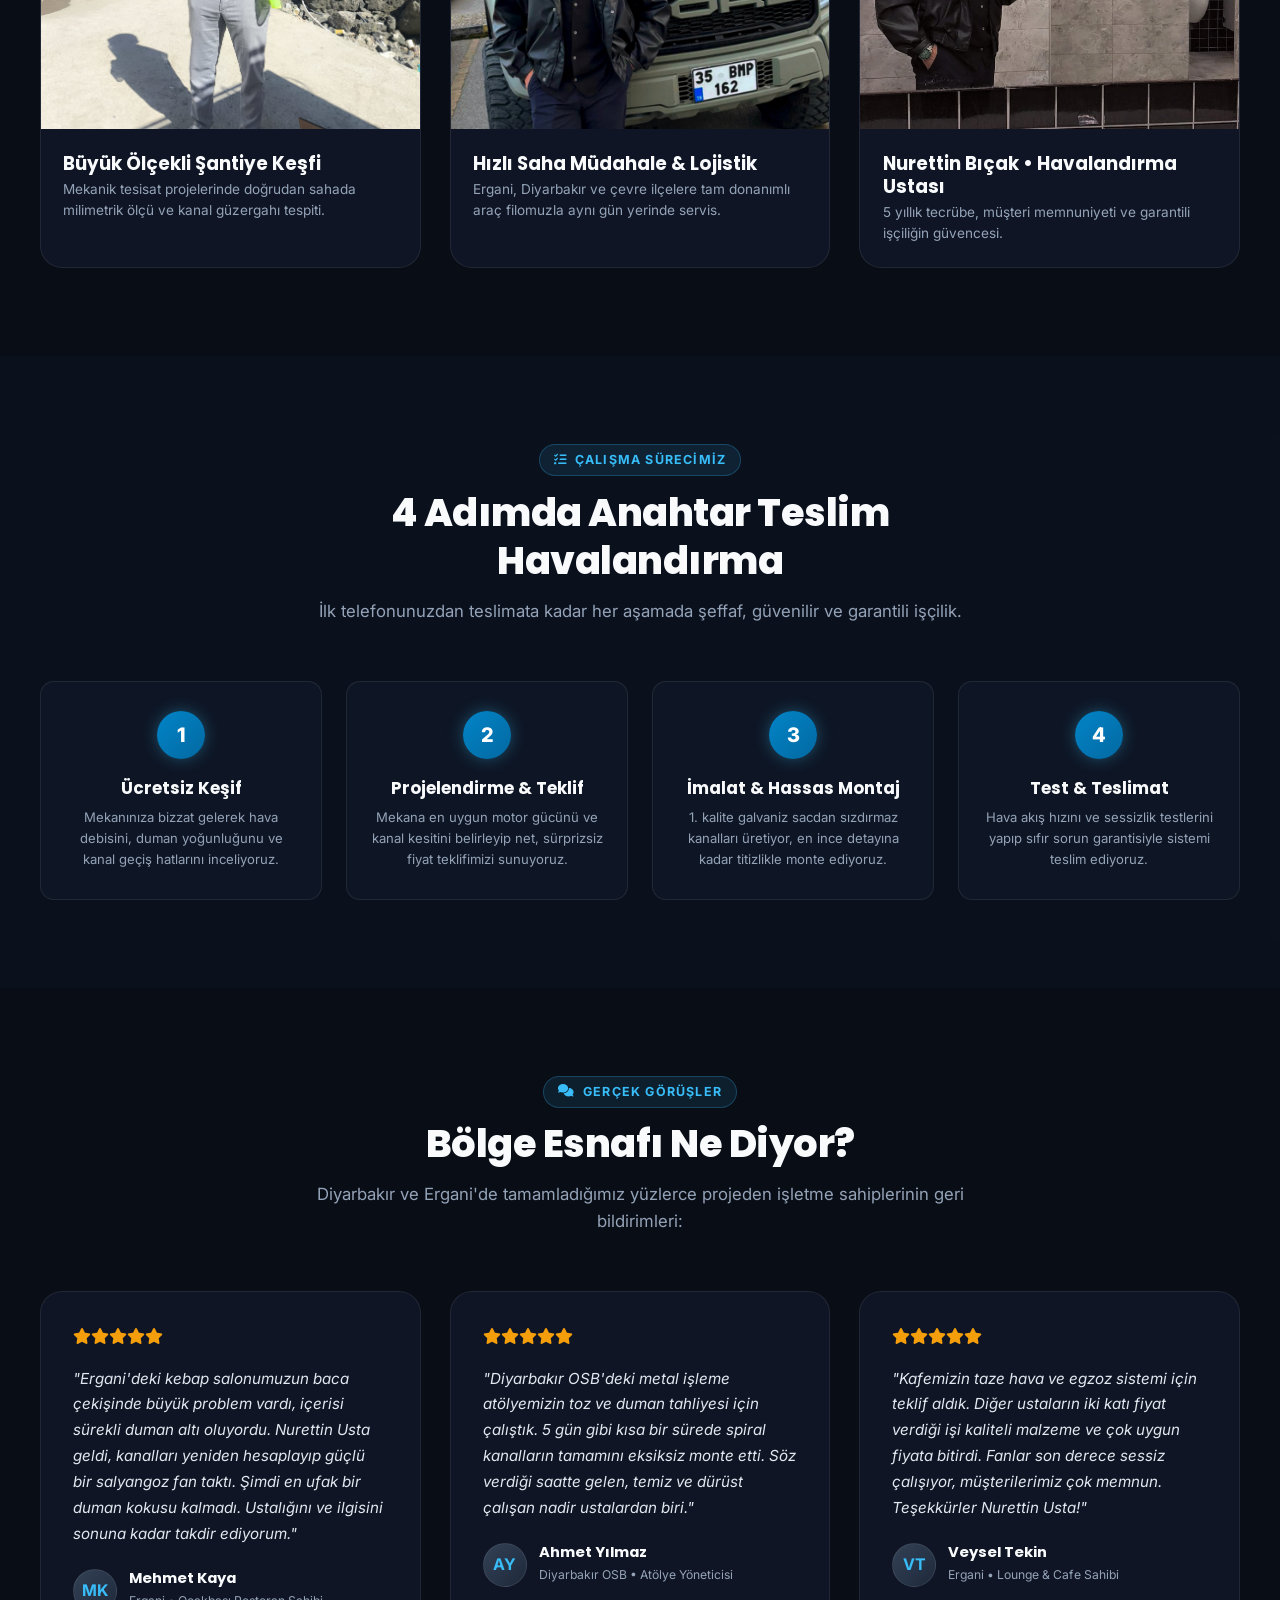
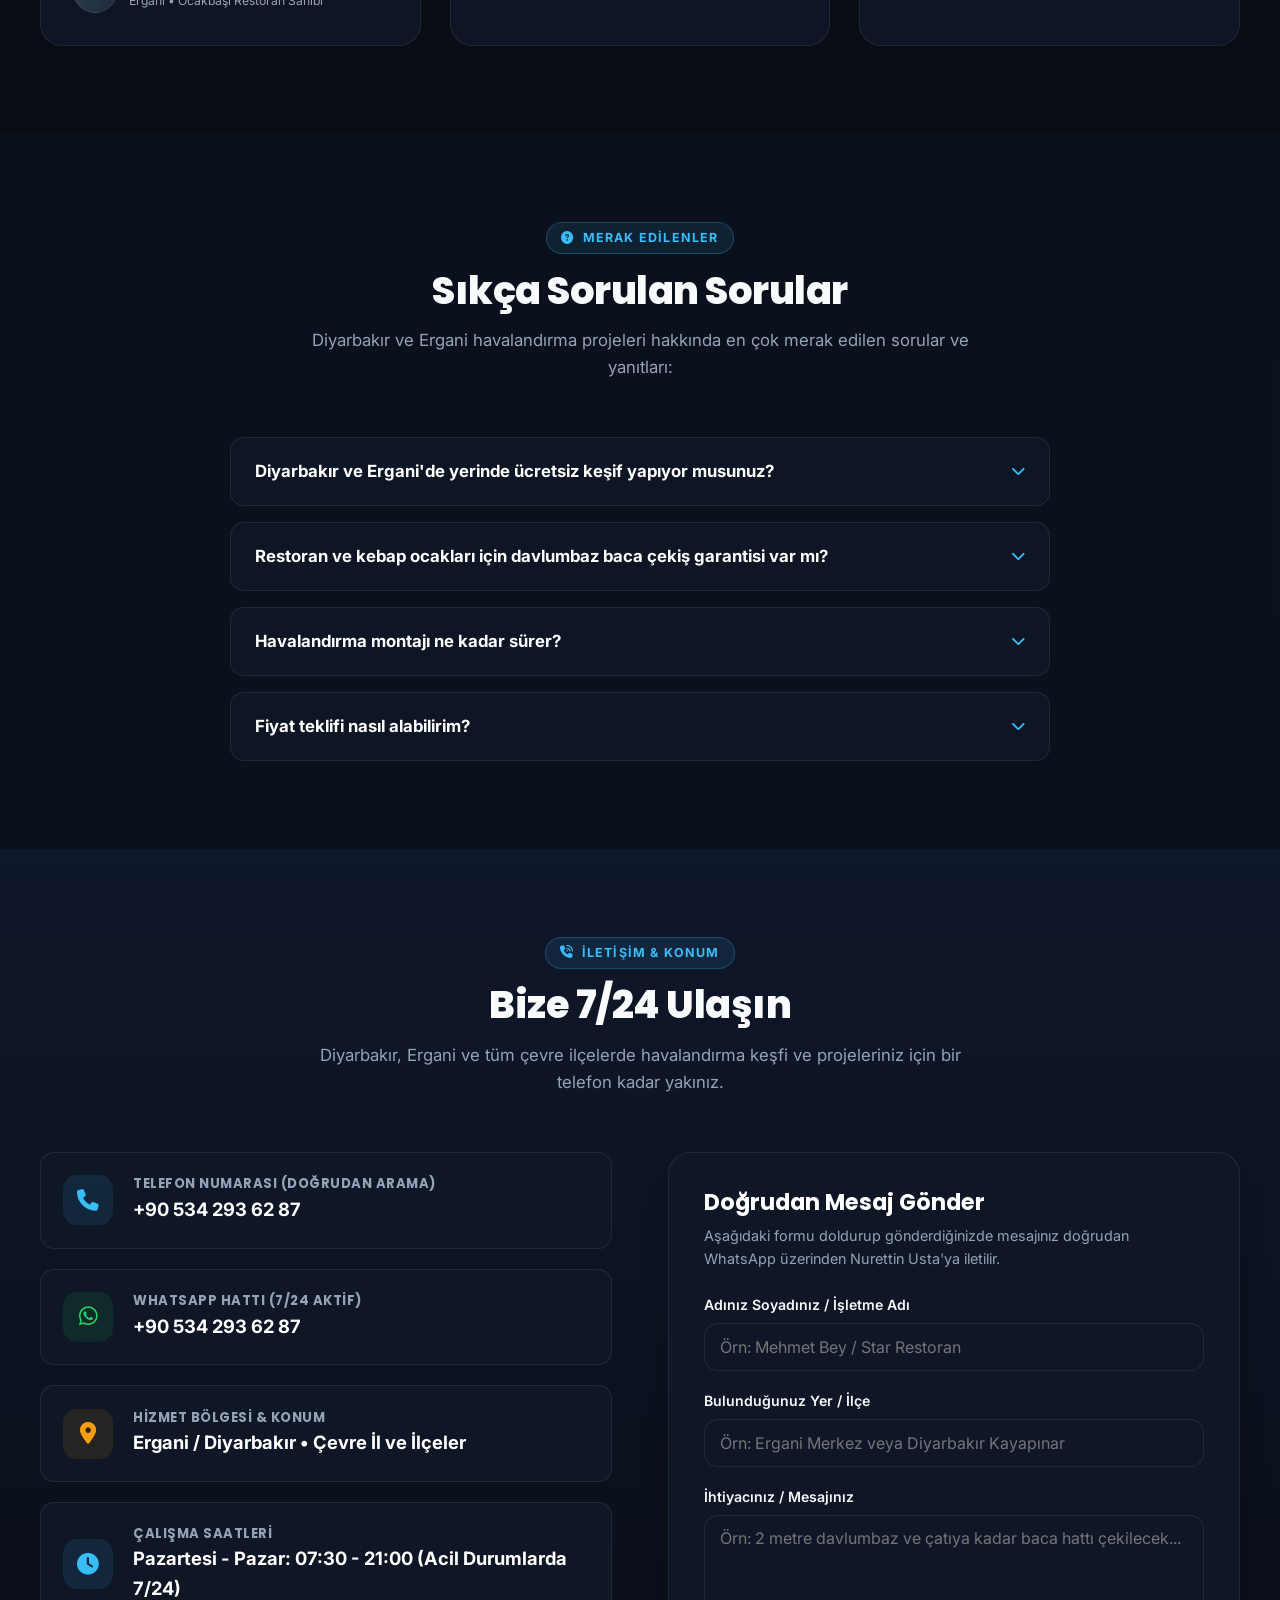
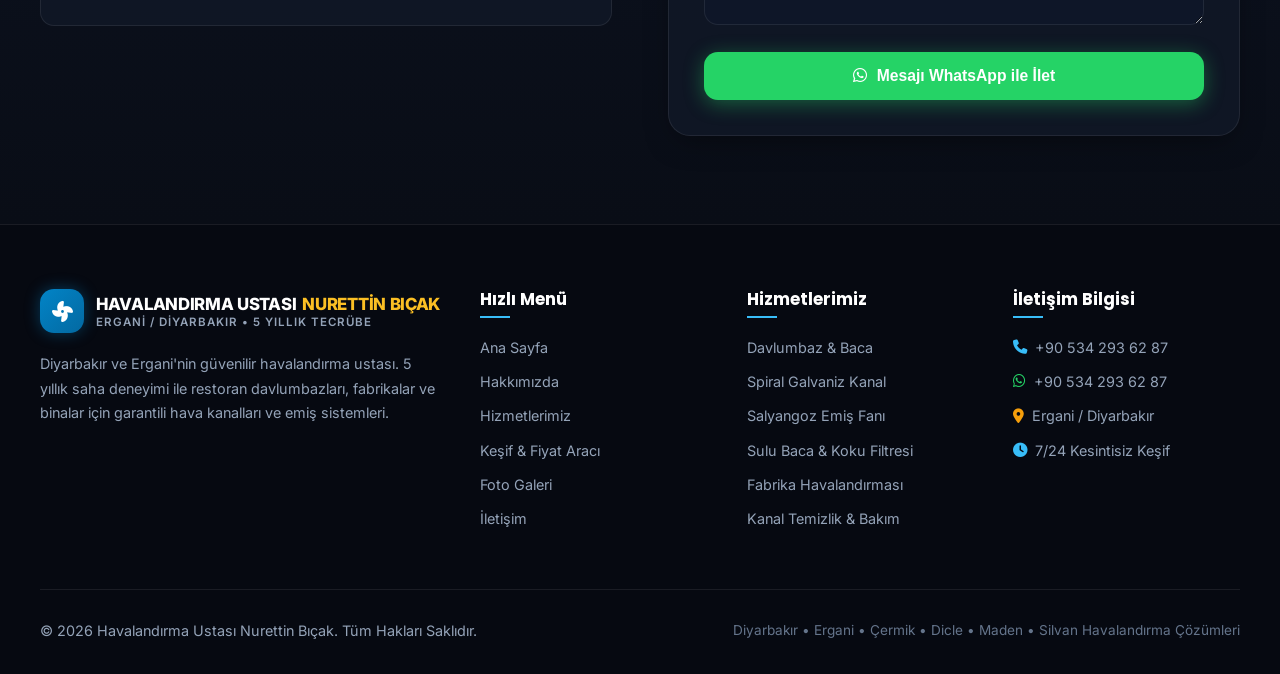
==== commit a707b39e: "feat: Google SEO meta etiketleri, Schema.org LocalBusiness, FAQPage, sitemap.xml, robots.txt ve Sear" ====
--- a/index.html
+++ b/index.html
@@ -5,16 +5,179 @@
   <meta name="viewport" content="width=device-width, initial-scale=1.0">
   <title>Havalandırma Ustası Nurettin Bıçak | Diyarbakır & Ergani Havalandırma Sistemleri</title>
   
-  <!-- Meta Etiketleri & SEO -->
-  <meta name="description" content="Havalandırma Ustası Nurettin Bıçak. Diyarbakır Ergani ve tüm bölgede 5 yıllık tecrübe ile restoran davlumbaz baca, spiral galvaniz hava kanalları, salyangoz fan ve endüstriyel havalandırma sistemleri. Hemen arayın: 0534 293 62 87.">
-  <meta name="keywords" content="havalandırma ustası nurettin bıçak, nurettin bıçak havalandırma, diyarbakır havalandırma, ergani havalandırma ustası, davlumbaz baca sistemleri, salyangoz fan, galvaniz hava kanalı, sulu filtre, duman tahliye">
+  <!-- Google SEO Meta Etiketleri -->
+  <meta name="description" content="Havalandırma Ustası Nurettin Bıçak. Diyarbakır Ergani ve çevre ilçelerde 5 yıllık tecrübe ile restoran davlumbaz baca, spiral galvaniz hava kanalları, salyangoz fan ve endüstriyel havalandırma sistemleri. Ücretsiz yerinde keşif: 0534 293 62 87.">
+  <meta name="keywords" content="havalandırma ustası nurettin bıçak, nurettin bıçak havalandırma, diyarbakır havalandırma ustası, ergani havalandırma sistemleri, davlumbaz baca montajı, salyangoz fan fiyatları, galvaniz spiral hava kanalı, sulu filtre baca diyarbakır, fabrika havalandırma ergani, duman tahliye motoru">
   <meta name="author" content="Havalandırma Ustası Nurettin Bıçak">
-
-  <!-- Open Graph / Sosyal Medya -->
-  <meta property="og:title" content="Havalandırma Ustası Nurettin Bıçak | Diyarbakır & Ergani">
-  <meta property="og:description" content="Diyarbakır & Ergani Havalandırma Sistemleri, Davlumbaz, Baca ve Galvaniz Kanal İmalat & Montajı. 5 Yıllık Tecrübe.">
-  <meta property="og:image" content="dcdfd495-aedf-4a4e-8a0e-a73f254fdfdb.jpg">
-  <meta property="og:type" content="website">
+  <meta name="robots" content="index, follow, max-image-preview:large, max-snippet:-1, max-video-preview:-1">
+  <meta name="googlebot" content="index, follow">
+  <meta name="google-site-verification" content="googlec62adaad2de3f3ee">
+  <link rel="canonical" href="https://nuri-bicak.com/">
+
+  <!-- Yerel (Local) SEO & Geo Etiketleri -->
+  <meta name="geo.region" content="TR-21">
+  <meta name="geo.placename" content="Ergani, Diyarbakır">
+  <meta name="geo.position" content="38.2690;39.7628">
+  <meta name="ICBM" content="38.2690, 39.7628">
+
+  <!-- Mobil Tarayıcı & Tema Rengi -->
+  <meta name="theme-color" content="#090d16">
+  <meta name="apple-mobile-web-app-capable" content="yes">
+  <meta name="apple-mobile-web-app-status-bar-style" content="black-translucent">
+  <meta name="format-detection" content="telephone=yes">
+
+  <!-- Open Graph / Facebook / WhatsApp Sosyal Medya Kartları -->
+  <meta property="og:locale" content="tr_TR">
+  <meta property="og:type" content="business.business">
+  <meta property="og:title" content="Havalandırma Ustası Nurettin Bıçak | Diyarbakır & Ergani Havalandırma Sistemleri">
+  <meta property="og:description" content="Diyarbakır Ergani ve tüm bölgede 5 yıllık tecrübe ile restoran davlumbaz baca, spiral galvaniz hava kanalları ve salyangoz fan sistemleri. Ücretsiz keşif: 0534 293 62 87.">
+  <meta property="og:url" content="https://nuri-bicak.com/">
+  <meta property="og:site_name" content="Havalandırma Ustası Nurettin Bıçak">
+  <meta property="og:image" content="https://nuri-bicak.com/dcdfd495-aedf-4a4e-8a0e-a73f254fdfdb.jpg">
+  <meta property="og:image:secure_url" content="https://nuri-bicak.com/dcdfd495-aedf-4a4e-8a0e-a73f254fdfdb.jpg">
+  <meta property="og:image:width" content="1200">
+  <meta property="og:image:height" content="630">
+  <meta property="og:image:alt" content="Havalandırma Ustası Nurettin Bıçak Şantiyede Keşif ve Montaj">
+
+  <!-- Twitter Kart Etiketleri -->
+  <meta name="twitter:card" content="summary_large_image">
+  <meta name="twitter:title" content="Havalandırma Ustası Nurettin Bıçak | Diyarbakır & Ergani">
+  <meta name="twitter:description" content="Diyarbakır ve Ergani havalandırma sistemleri, davlumbaz baca ve galvaniz hava kanalı montajı. Hemen arayın: 0534 293 62 87.">
+  <meta name="twitter:image" content="https://nuri-bicak.com/dcdfd495-aedf-4a4e-8a0e-a73f254fdfdb.jpg">
+
+  <!-- Yapılandırılmış Veri / Schema.org (Google Rich Snippets & Local Business) -->
+  <script type="application/ld+json">
+  {
+    "@context": "https://schema.org",
+    "@type": "HVACBusiness",
+    "@id": "https://nuri-bicak.com/#business",
+    "name": "Havalandırma Ustası Nurettin Bıçak",
+    "url": "https://nuri-bicak.com/",
+    "logo": "https://nuri-bicak.com/dcdfd495-aedf-4a4e-8a0e-a73f254fdfdb.jpg",
+    "image": [
+      "https://nuri-bicak.com/dcdfd495-aedf-4a4e-8a0e-a73f254fdfdb.jpg",
+      "https://nuri-bicak.com/bad29a2e-ef3e-41e2-a7c5-c353f5a15ecd.jpg",
+      "https://nuri-bicak.com/37fae6c2-96d6-4efa-825b-70e6f3691e4b.jpg"
+    ],
+    "description": "Diyarbakır Ergani ve çevre ilçelerde 5 yıllık tecrübe ile restoran davlumbaz baca, spiral galvaniz hava kanalları, salyangoz fan ve endüstriyel havalandırma sistemleri montaj ve imalatı.",
+    "telephone": "+905342936287",
+    "priceRange": "$$",
+    "address": {
+      "@type": "PostalAddress",
+      "streetAddress": "Ergani Merkez",
+      "addressLocality": "Ergani",
+      "addressRegion": "Diyarbakır",
+      "postalCode": "21950",
+      "addressCountry": "TR"
+    },
+    "geo": {
+      "@type": "GeoCoordinates",
+      "latitude": 38.2690,
+      "longitude": 39.7628
+    },
+    "openingHoursSpecification": {
+      "@type": "OpeningHoursSpecification",
+      "dayOfWeek": [
+        "Monday", "Tuesday", "Wednesday", "Thursday", "Friday", "Saturday", "Sunday"
+      ],
+      "opens": "07:30",
+      "closes": "21:00"
+    },
+    "areaServed": [
+      { "@type": "City", "name": "Ergani" },
+      { "@type": "City", "name": "Diyarbakır" },
+      { "@type": "City", "name": "Çermik" },
+      { "@type": "City", "name": "Dicle" },
+      { "@type": "City", "name": "Maden" },
+      { "@type": "City", "name": "Silvan" },
+      { "@type": "City", "name": "Kayapınar" },
+      { "@type": "City", "name": "Bağlar" }
+    ],
+    "hasOfferCatalog": {
+      "@type": "OfferCatalog",
+      "name": "Havalandırma Hizmetleri",
+      "itemListElement": [
+        {
+          "@type": "Offer",
+          "itemOffered": {
+            "@type": "Service",
+            "name": "Davlumbaz & Baca Sistemleri"
+          }
+        },
+        {
+          "@type": "Offer",
+          "itemOffered": {
+            "@type": "Service",
+            "name": "Galvaniz & Spiral Hava Kanalları"
+          }
+        },
+        {
+          "@type": "Offer",
+          "itemOffered": {
+            "@type": "Service",
+            "name": "Salyangoz & Emiş Fan Motorları"
+          }
+        },
+        {
+          "@type": "Offer",
+          "itemOffered": {
+            "@type": "Service",
+            "name": "Sulu Baca & Koku Filtreleri"
+          }
+        },
+        {
+          "@type": "Offer",
+          "itemOffered": {
+            "@type": "Service",
+            "name": "Fabrika & Atölye Havalandırması"
+          }
+        }
+      ]
+    }
+  }
+  </script>
+
+  <!-- Google SSS (FAQPage) Yapılandırılmış Verisi -->
+  <script type="application/ld+json">
+  {
+    "@context": "https://schema.org",
+    "@type": "FAQPage",
+    "mainEntity": [
+      {
+        "@type": "Question",
+        "name": "Diyarbakır ve Ergani'de yerinde ücretsiz keşif yapıyor musunuz?",
+        "acceptedAnswer": {
+          "@type": "Answer",
+          "text": "Evet, Havalandırma Ustası Nurettin Bıçak olarak Diyarbakır merkez, Ergani ve çevre tüm ilçelere (Çermik, Dicle, Maden vb.) bizzat gelerek mekanınızı yerinde inceliyor ve ücretsiz keşif hizmeti sunuyoruz."
+        }
+      },
+      {
+        "@type": "Question",
+        "name": "Restoran ve kebap ocakları için davlumbaz baca çekiş garantisi var mı?",
+        "acceptedAnswer": {
+          "@type": "Answer",
+          "text": "Kesinlikle. Mekanın büyüklüğüne ve ızgara ocak ölçüsüne göre doğru motor gücü, salyangoz fan ve sızdırmaz galvaniz kanal hesabı yapılarak %100 duman tahliye ve sıfır koku garantisi sağlanır."
+        }
+      },
+      {
+        "@type": "Question",
+        "name": "Havalandırma montajı ne kadar sürer?",
+        "acceptedAnswer": {
+          "@type": "Answer",
+          "text": "Küçük ve orta ölçekli kafe, restoran ve fırın projelerimiz genellikle 1 ile 3 iş günü içinde imalat ve montajı tamamlanarak anahtar teslim çalışır vaziyette teslim edilir."
+        }
+      },
+      {
+        "@type": "Question",
+        "name": "Fiyat teklifi nasıl alabilirim?",
+        "acceptedAnswer": {
+          "@type": "Answer",
+          "text": "Sitemizdeki WhatsApp keşif ve fiyat hesaplayıcısını kullanarak veya +90 534 293 62 87 numaralı telefonumuzu arayarak aynı gün içerisinde net ve sürprizsiz fiyat teklifi alabilirsiniz."
+        }
+      }
+    ]
+  }
+  </script>
 
   <!-- Favicon -->
   <link rel="icon" type="image/svg+xml" href="data:image/svg+xml,<svg xmlns='http://www.w3.org/2000/svg' viewBox='0 0 100 100'><text y='.9em' font-size='90'>🌀</text></svg>">
@@ -711,6 +874,65 @@
               </div>
             </div>
           </div>
+        </div>
+      </div>
+    </section>
+
+    <!-- ==========================================================================
+         Sıkça Sorulan Sorular (FAQ) - Google SEO Rich Snippets
+         ========================================================================== -->
+    <section class="section faq-section" id="sss" style="background: rgba(15, 23, 42, 0.4);">
+      <div class="container">
+        <div class="section-header reveal">
+          <div class="section-tag">
+            <i class="fa-solid fa-circle-question"></i> Merak Edilenler
+          </div>
+          <h2 class="section-title">Sıkça Sorulan Sorular</h2>
+          <p class="section-desc">
+            Diyarbakır ve Ergani havalandırma projeleri hakkında en çok merak edilen sorular ve yanıtları:
+          </p>
+        </div>
+
+        <div class="faq-container reveal" style="max-width: 820px; margin: 0 auto; display: flex; flex-direction: column; gap: 1rem;">
+          <details class="faq-item" style="background: var(--bg-card); border: 1px solid var(--border); border-radius: var(--radius-md); padding: 1.25rem 1.5rem; cursor: pointer;">
+            <summary style="font-weight: 700; font-size: 1.05rem; color: #fff; list-style: none; display: flex; justify-content: space-between; align-items: center;">
+              <span>Diyarbakır ve Ergani'de yerinde ücretsiz keşif yapıyor musunuz?</span>
+              <i class="fa-solid fa-chevron-down" style="color: var(--primary-light); font-size: 0.9rem;"></i>
+            </summary>
+            <p style="margin-top: 1rem; color: var(--text-muted); font-size: 0.95rem; line-height: 1.7;">
+              Evet, Havalandırma Ustası Nurettin Bıçak olarak Diyarbakır merkez, Ergani ve çevre tüm ilçelere (Çermik, Dicle, Maden vb.) bizzat gelerek mekanınızı yerinde inceliyor ve ücretsiz keşif hizmeti sunuyoruz.
+            </p>
+          </details>
+
+          <details class="faq-item" style="background: var(--bg-card); border: 1px solid var(--border); border-radius: var(--radius-md); padding: 1.25rem 1.5rem; cursor: pointer;">
+            <summary style="font-weight: 700; font-size: 1.05rem; color: #fff; list-style: none; display: flex; justify-content: space-between; align-items: center;">
+              <span>Restoran ve kebap ocakları için davlumbaz baca çekiş garantisi var mı?</span>
+              <i class="fa-solid fa-chevron-down" style="color: var(--primary-light); font-size: 0.9rem;"></i>
+            </summary>
+            <p style="margin-top: 1rem; color: var(--text-muted); font-size: 0.95rem; line-height: 1.7;">
+              Kesinlikle. Mekanın büyüklüğüne ve ızgara ocak ölçüsüne göre doğru motor gücü, salyangoz fan ve sızdırmaz galvaniz kanal hesabı yapılarak %100 duman tahliye ve sıfır koku garantisi sağlanır.
+            </p>
+          </details>
+
+          <details class="faq-item" style="background: var(--bg-card); border: 1px solid var(--border); border-radius: var(--radius-md); padding: 1.25rem 1.5rem; cursor: pointer;">
+            <summary style="font-weight: 700; font-size: 1.05rem; color: #fff; list-style: none; display: flex; justify-content: space-between; align-items: center;">
+              <span>Havalandırma montajı ne kadar sürer?</span>
+              <i class="fa-solid fa-chevron-down" style="color: var(--primary-light); font-size: 0.9rem;"></i>
+            </summary>
+            <p style="margin-top: 1rem; color: var(--text-muted); font-size: 0.95rem; line-height: 1.7;">
+              Küçük ve orta ölçekli kafe, restoran ve fırın projelerimiz genellikle 1 ile 3 iş günü içinde imalat ve montajı tamamlanarak anahtar teslim çalışır vaziyette teslim edilir.
+            </p>
+          </details>
+
+          <details class="faq-item" style="background: var(--bg-card); border: 1px solid var(--border); border-radius: var(--radius-md); padding: 1.25rem 1.5rem; cursor: pointer;">
+            <summary style="font-weight: 700; font-size: 1.05rem; color: #fff; list-style: none; display: flex; justify-content: space-between; align-items: center;">
+              <span>Fiyat teklifi nasıl alabilirim?</span>
+              <i class="fa-solid fa-chevron-down" style="color: var(--primary-light); font-size: 0.9rem;"></i>
+            </summary>
+            <p style="margin-top: 1rem; color: var(--text-muted); font-size: 0.95rem; line-height: 1.7;">
+              Sitemizdeki WhatsApp keşif ve fiyat hesaplayıcısını kullanarak veya +90 534 293 62 87 numaralı telefonumuzu arayarak aynı gün içerisinde net ve sürprizsiz fiyat teklifi alabilirsiniz.
+            </p>
+          </details>
         </div>
       </div>
     </section>
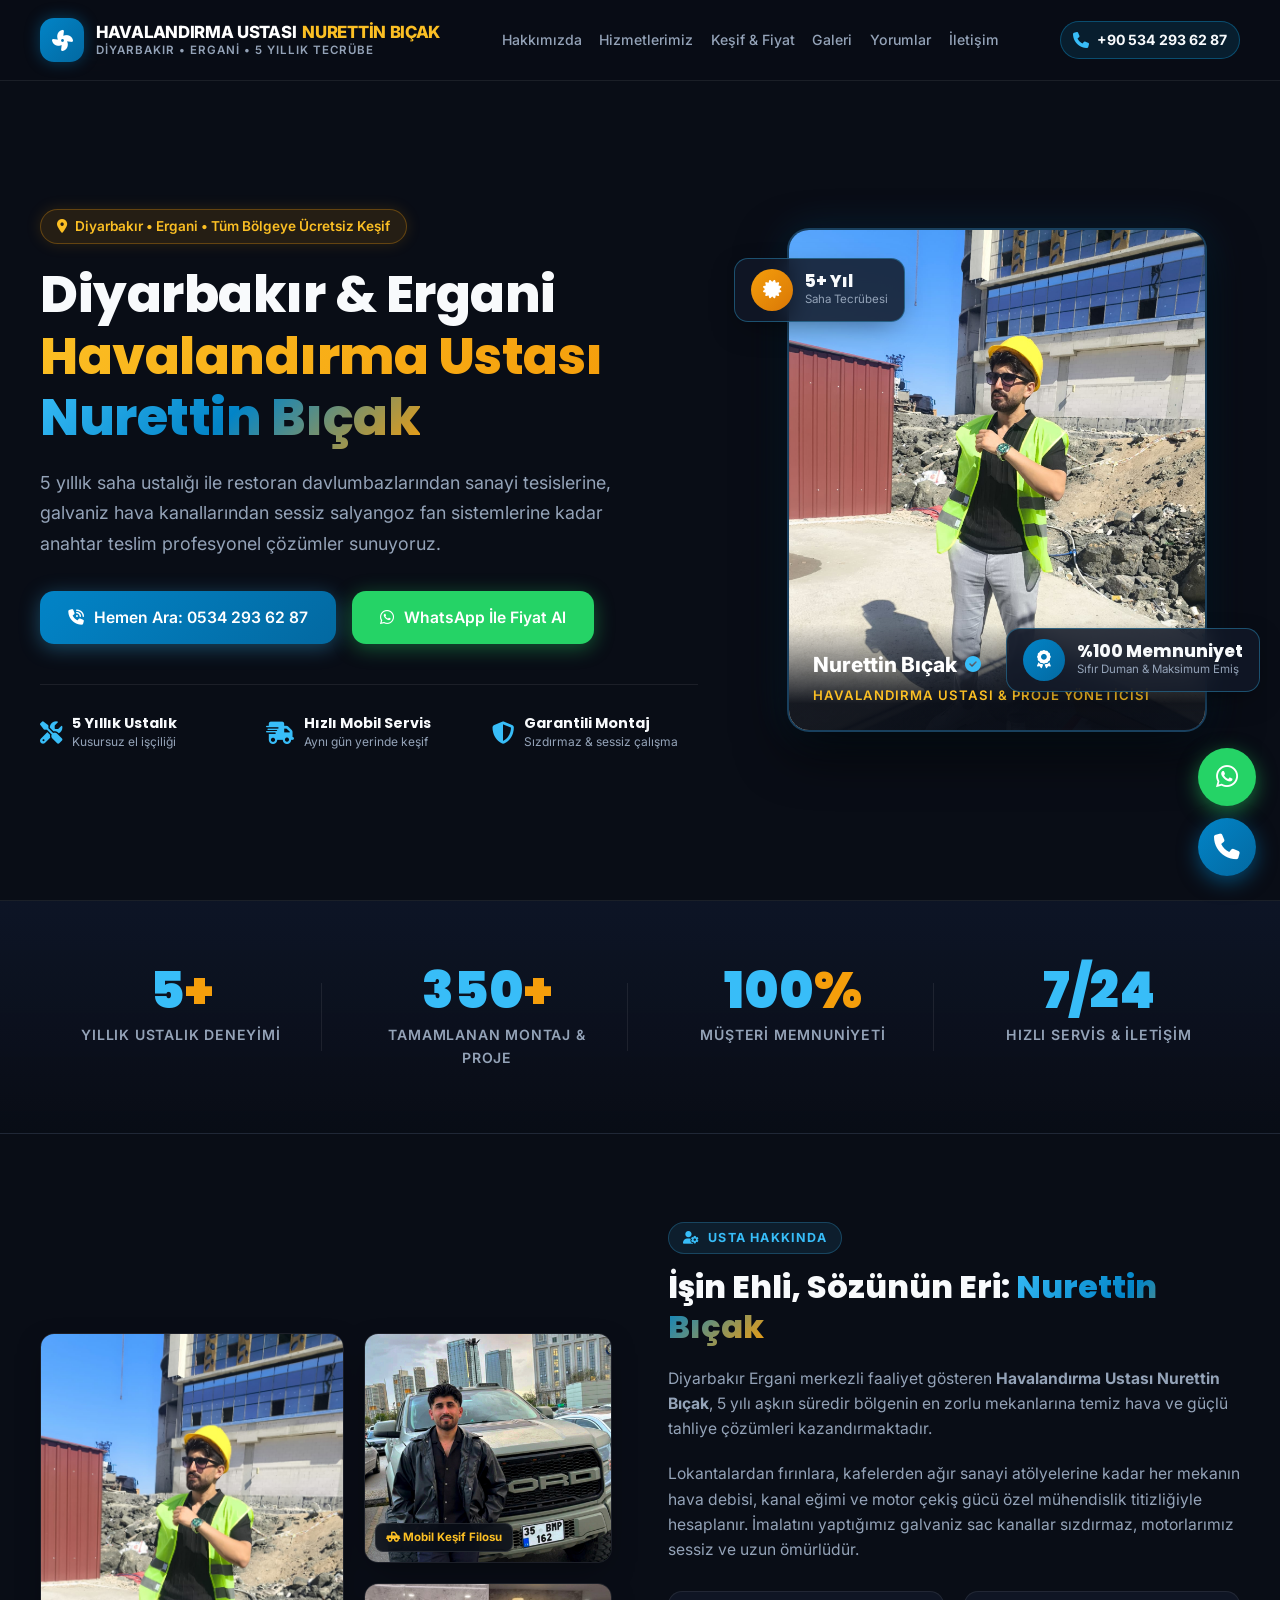
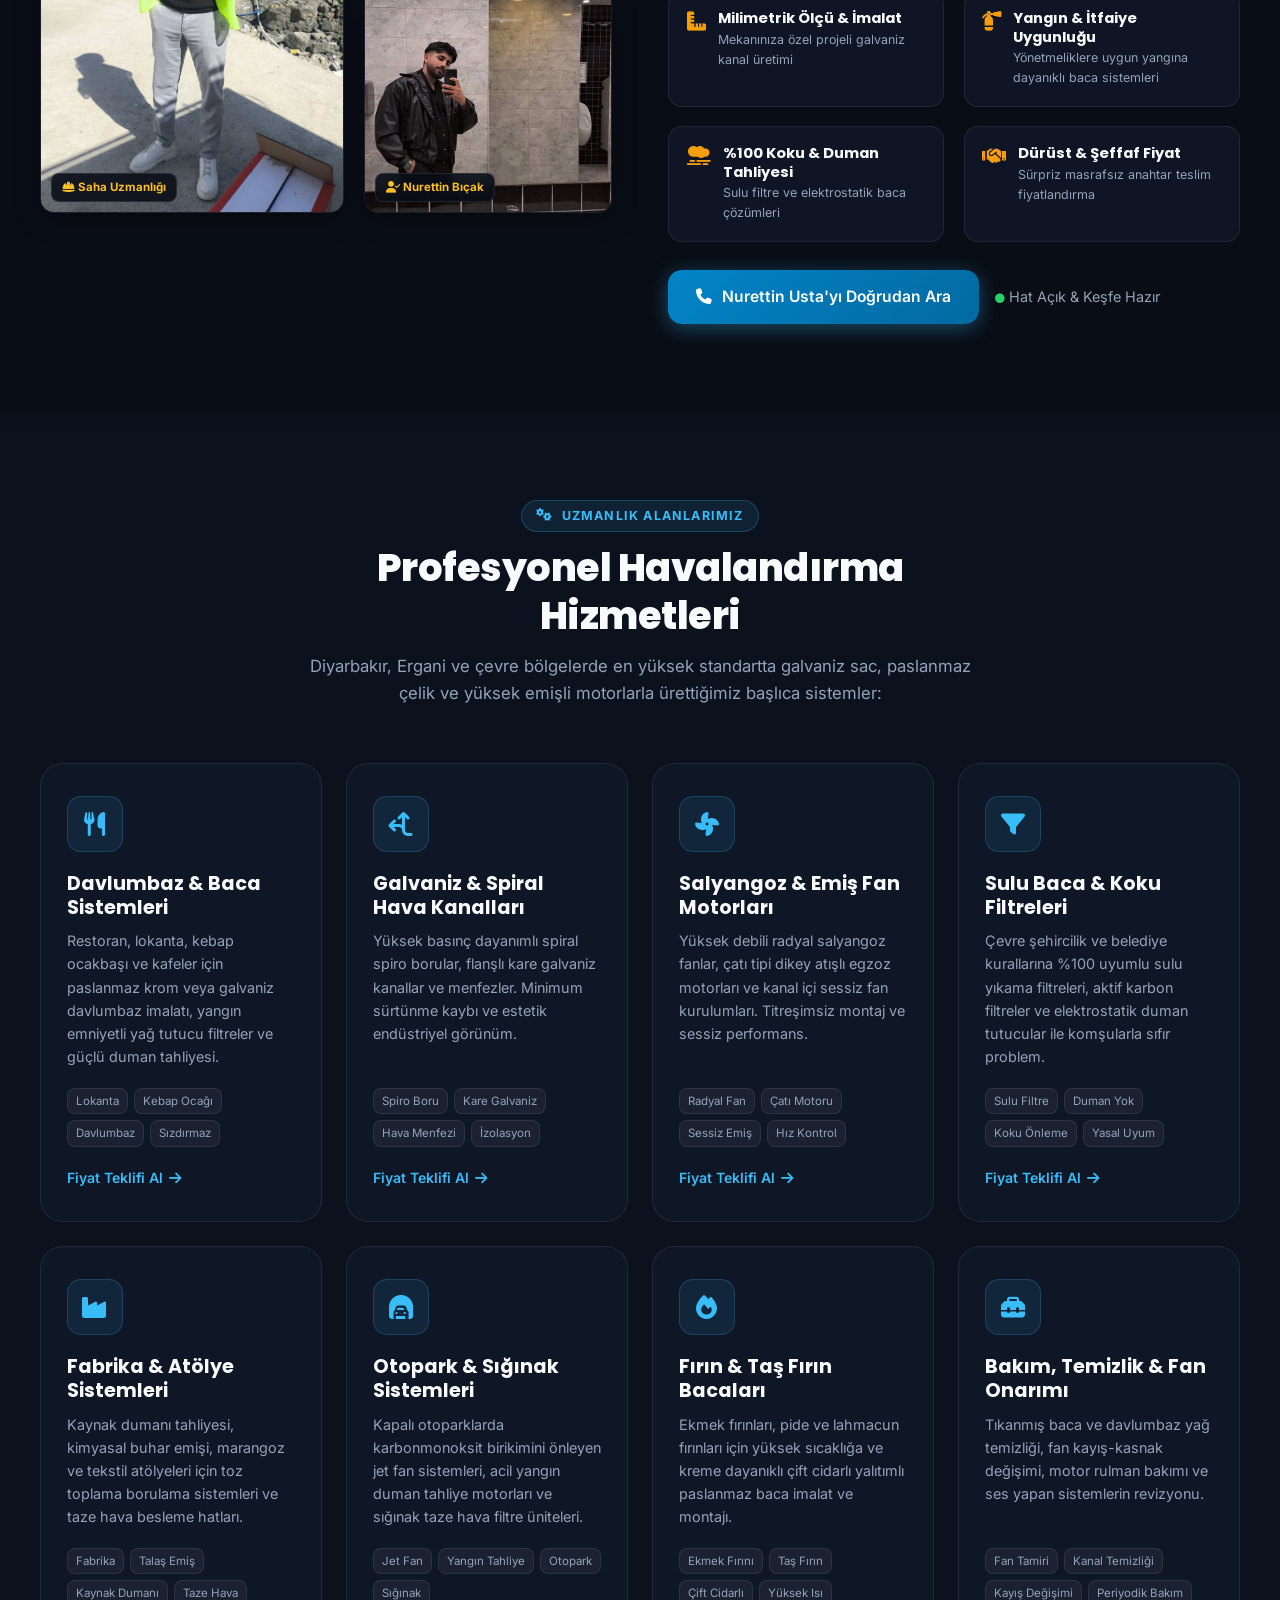
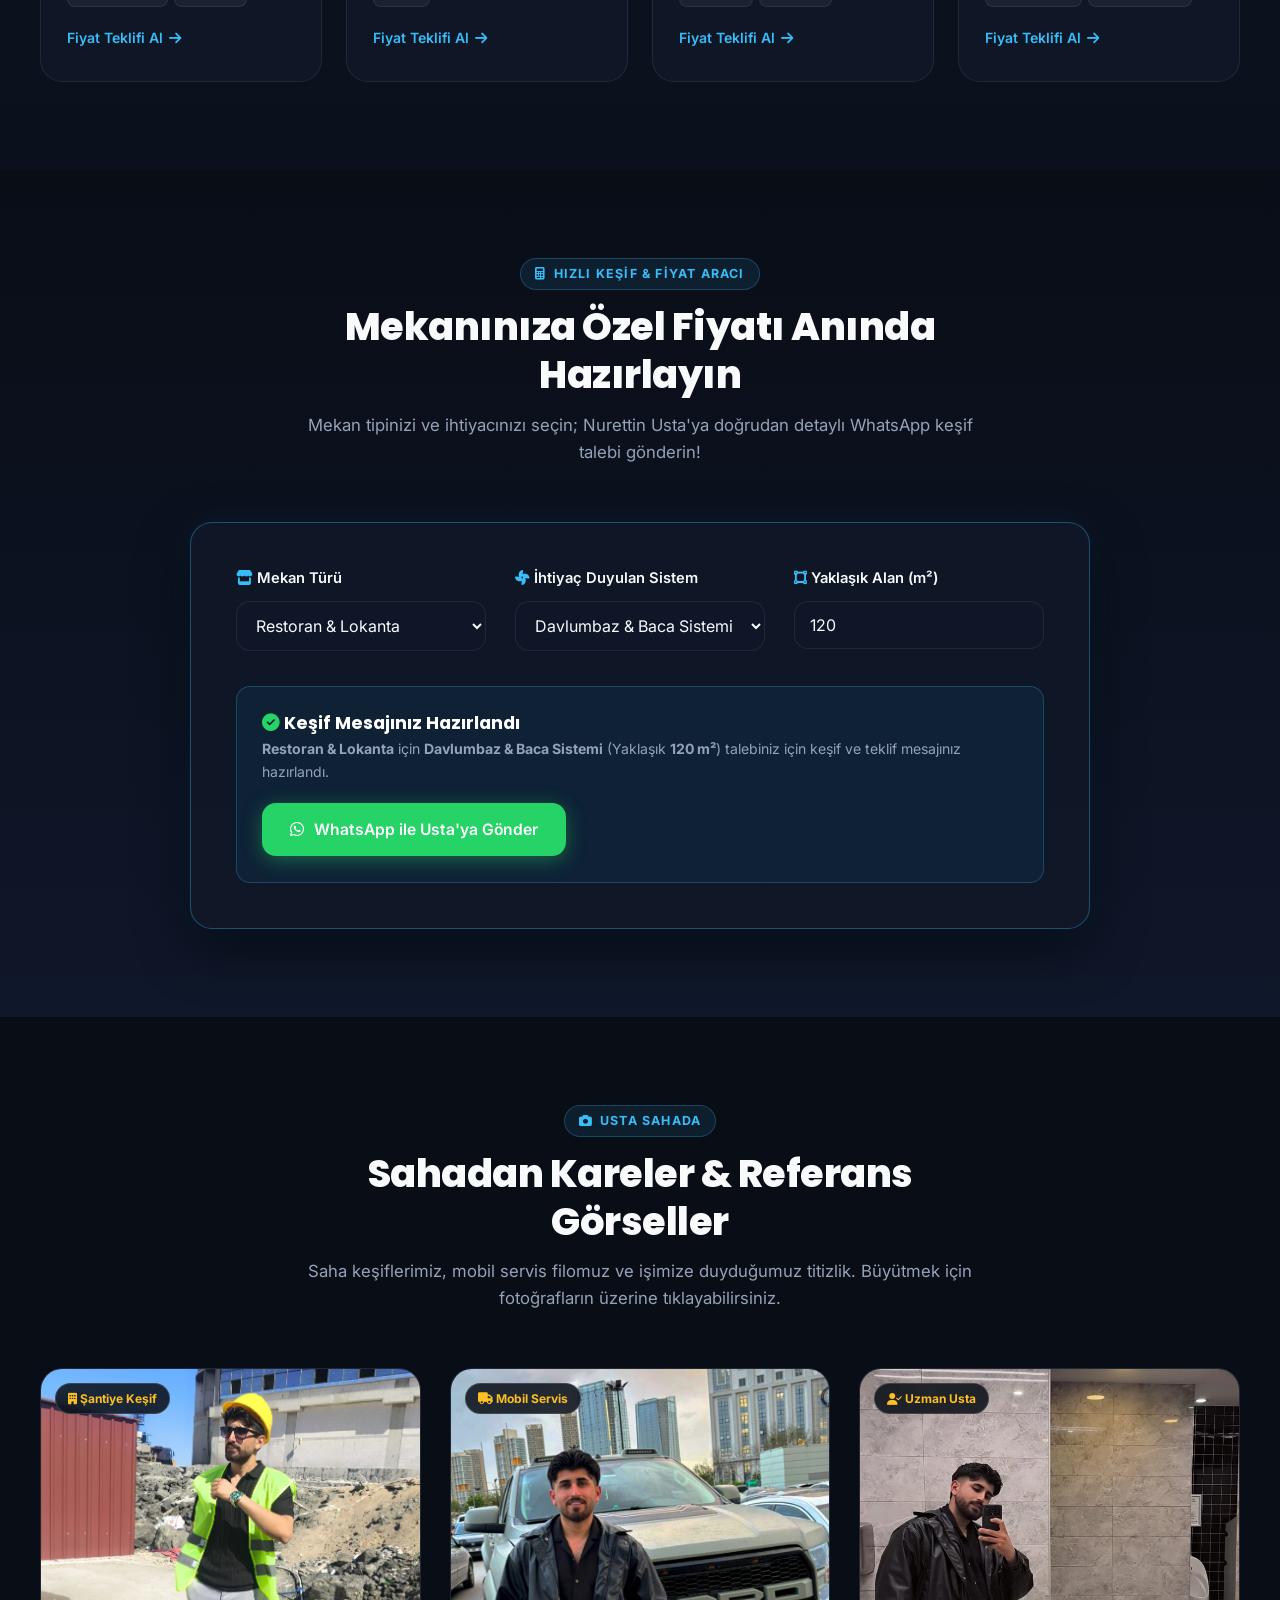
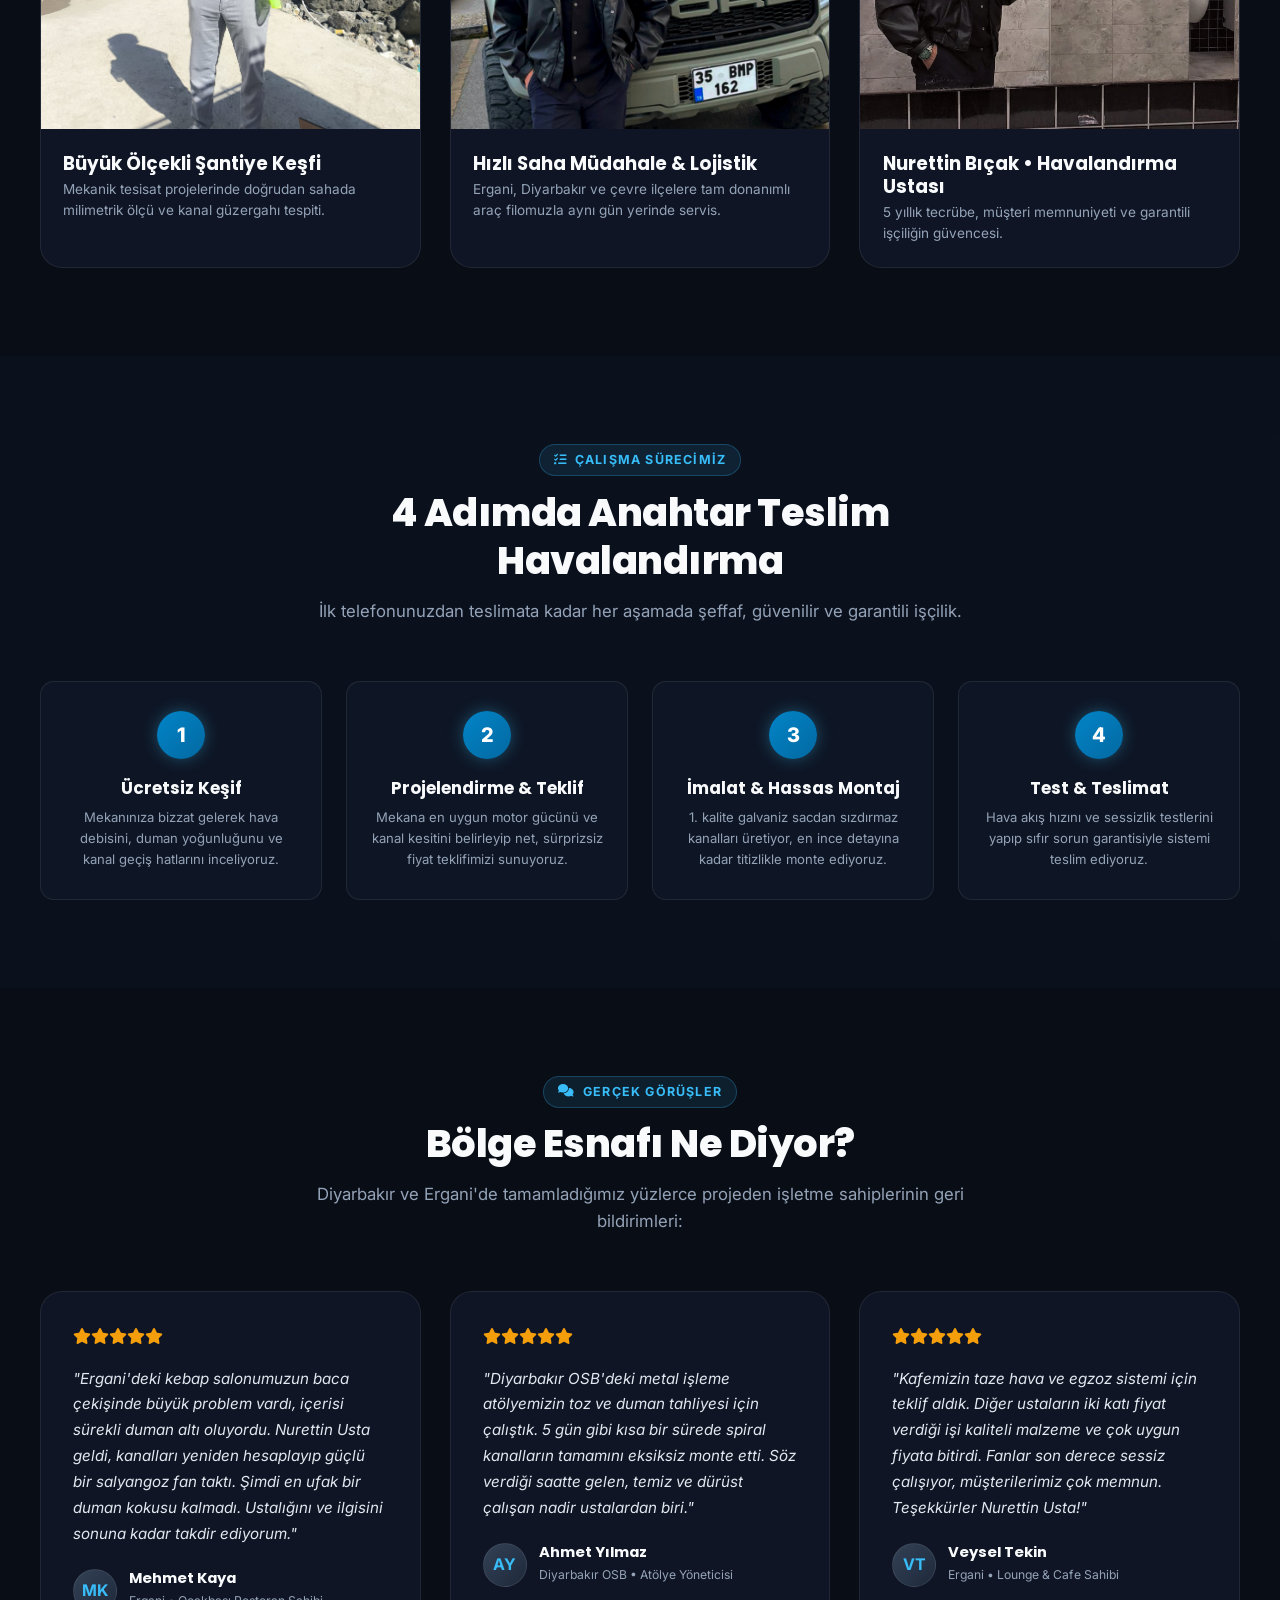
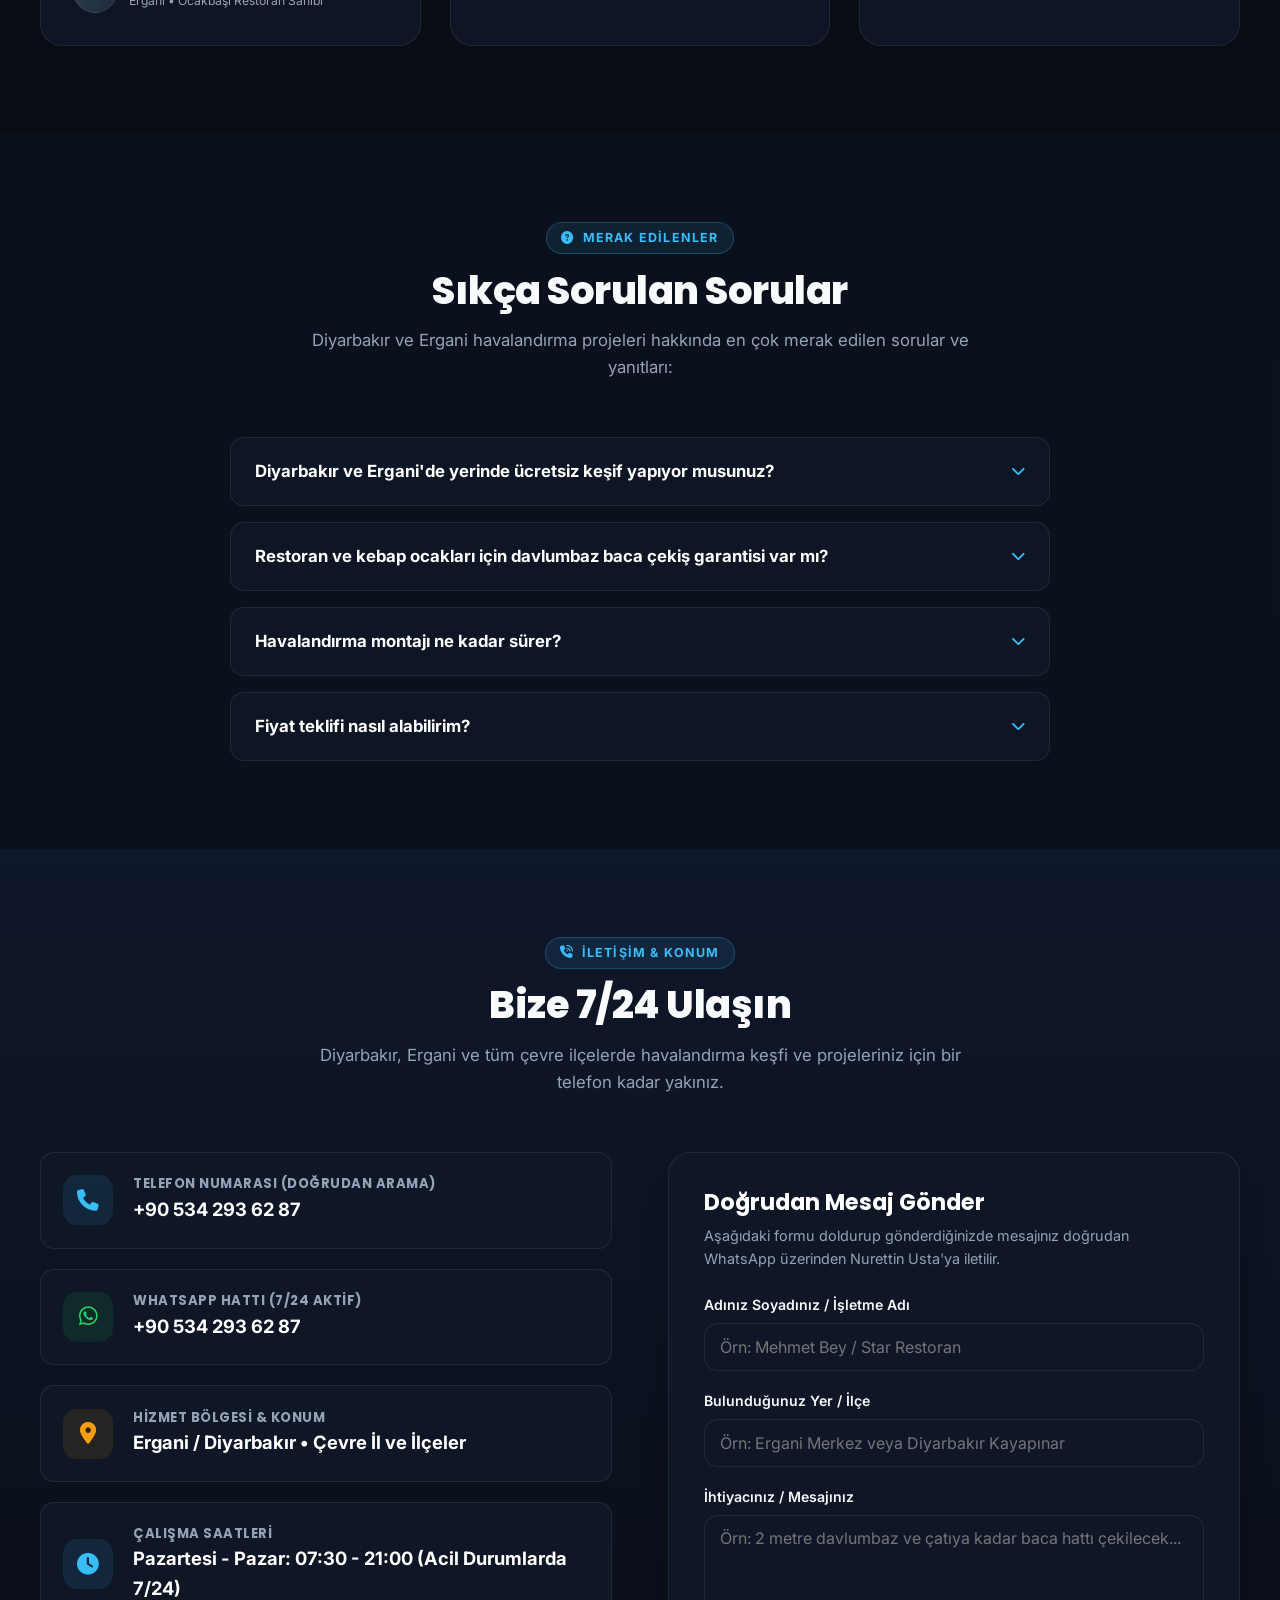
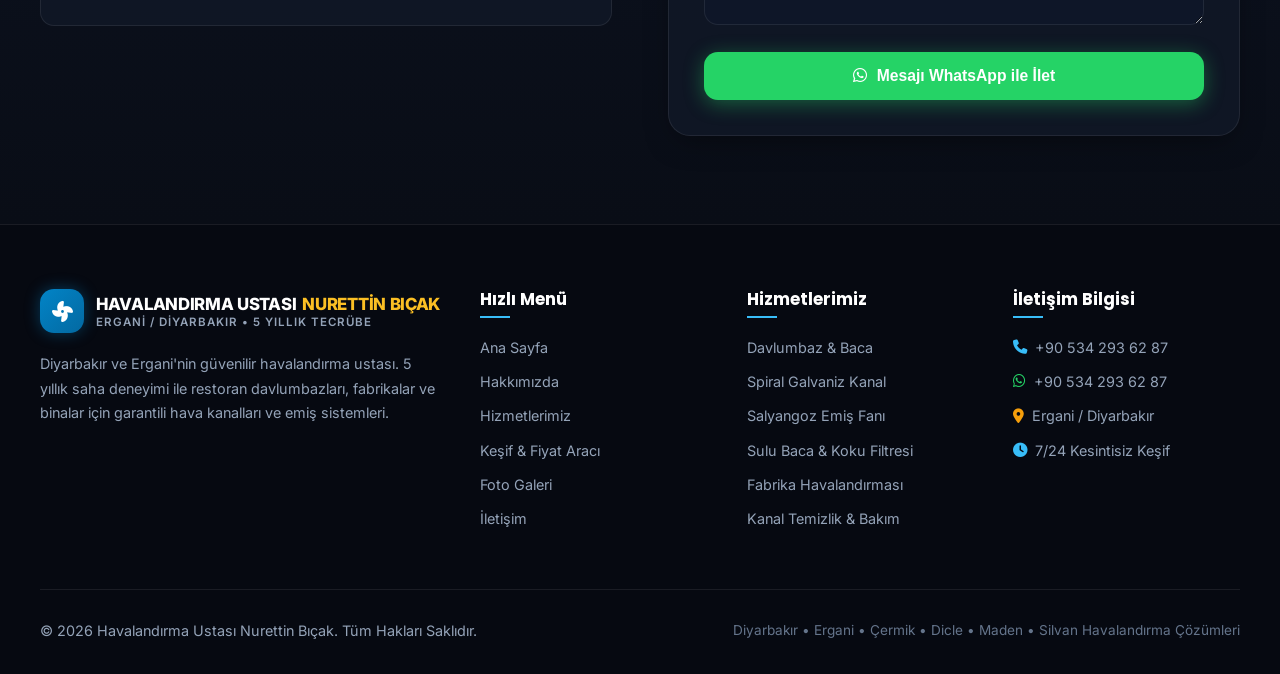
==== commit 5bc93839: "feat: havalandirma temali ozel SVG ve PNG faviconlar eklendi" ====
--- a/index.html
+++ b/index.html
@@ -179,8 +179,11 @@
   }
   </script>
 
-  <!-- Favicon -->
-  <link rel="icon" type="image/svg+xml" href="data:image/svg+xml,<svg xmlns='http://www.w3.org/2000/svg' viewBox='0 0 100 100'><text y='.9em' font-size='90'>🌀</text></svg>">
+  <!-- Favicon & Mobil İkonlar -->
+  <link rel="icon" type="image/svg+xml" href="favicon.svg">
+  <link rel="icon" type="image/png" sizes="192x192" href="favicon.png">
+  <link rel="icon" type="image/png" sizes="32x32" href="favicon-32x32.png">
+  <link rel="apple-touch-icon" sizes="180x180" href="apple-touch-icon.png">
 
   <!-- Google Fonts: Poppins & Inter -->
   <link rel="preconnect" href="https://fonts.googleapis.com">
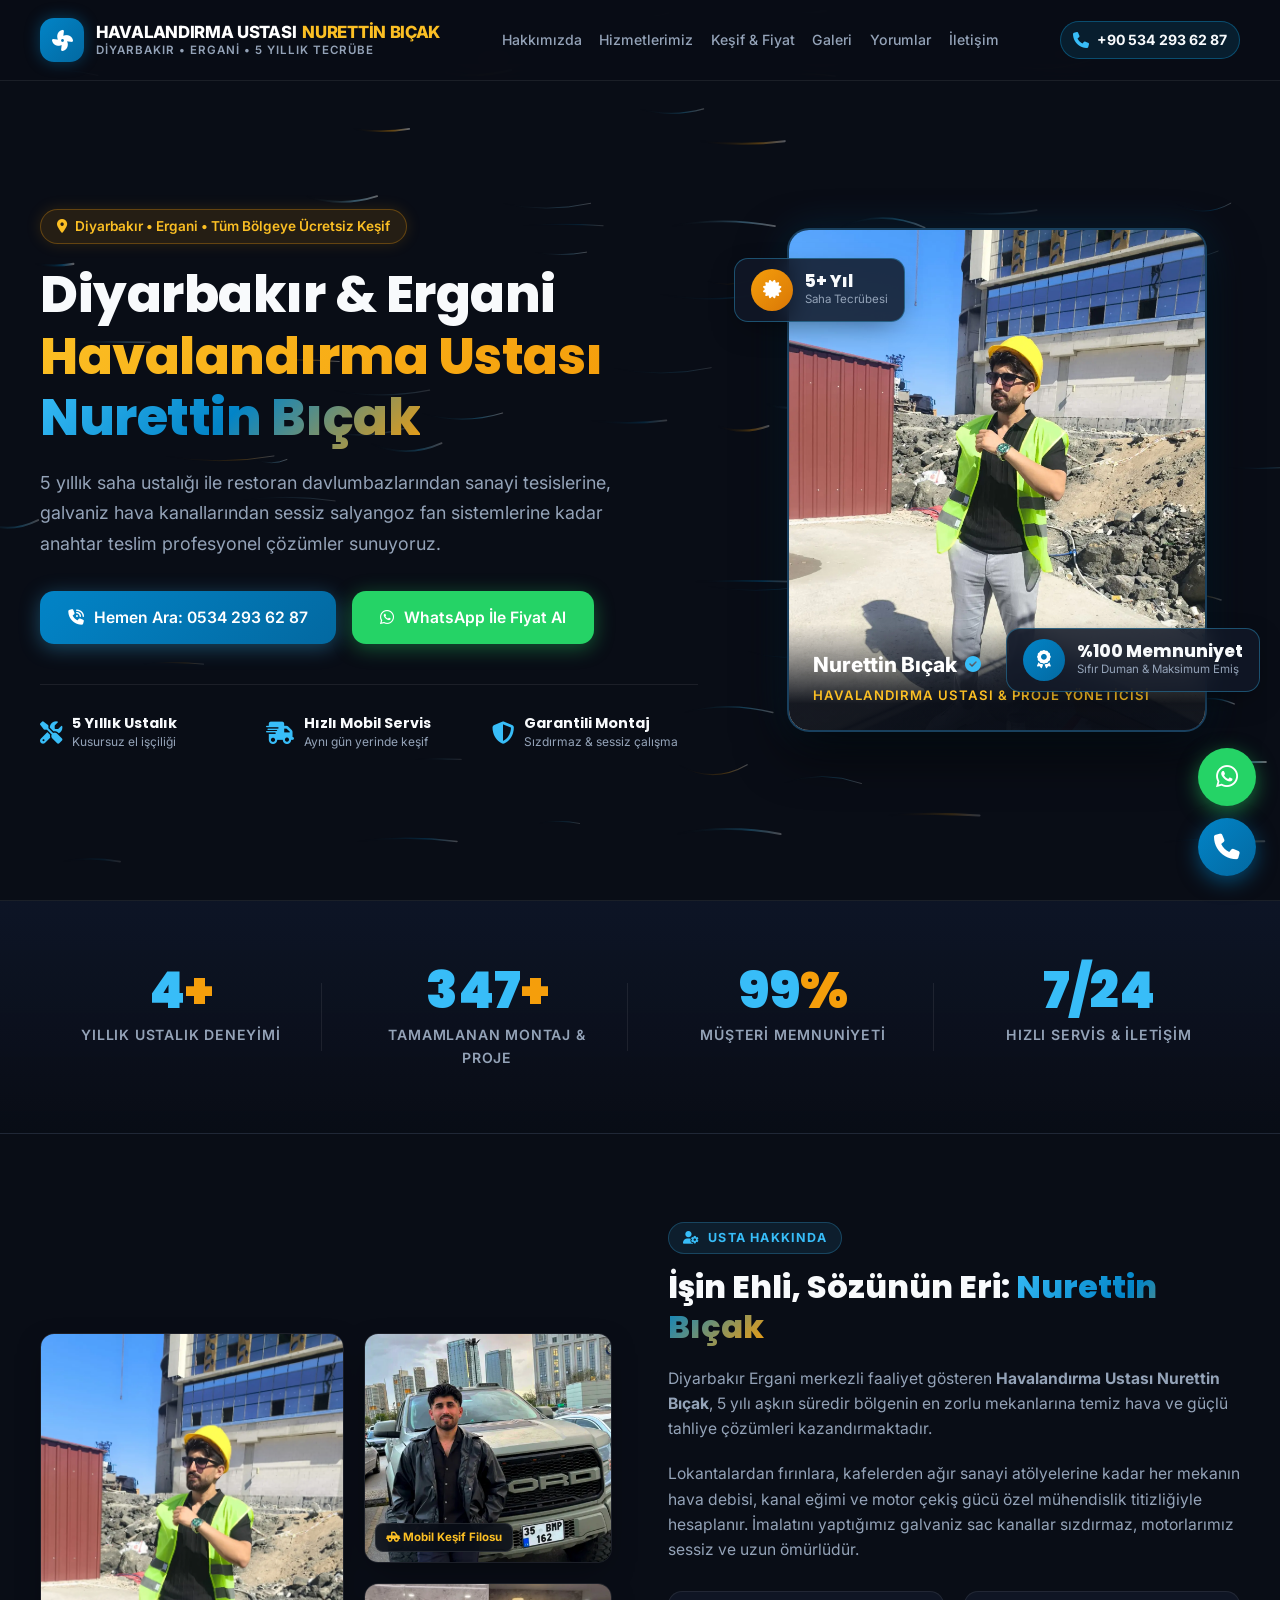
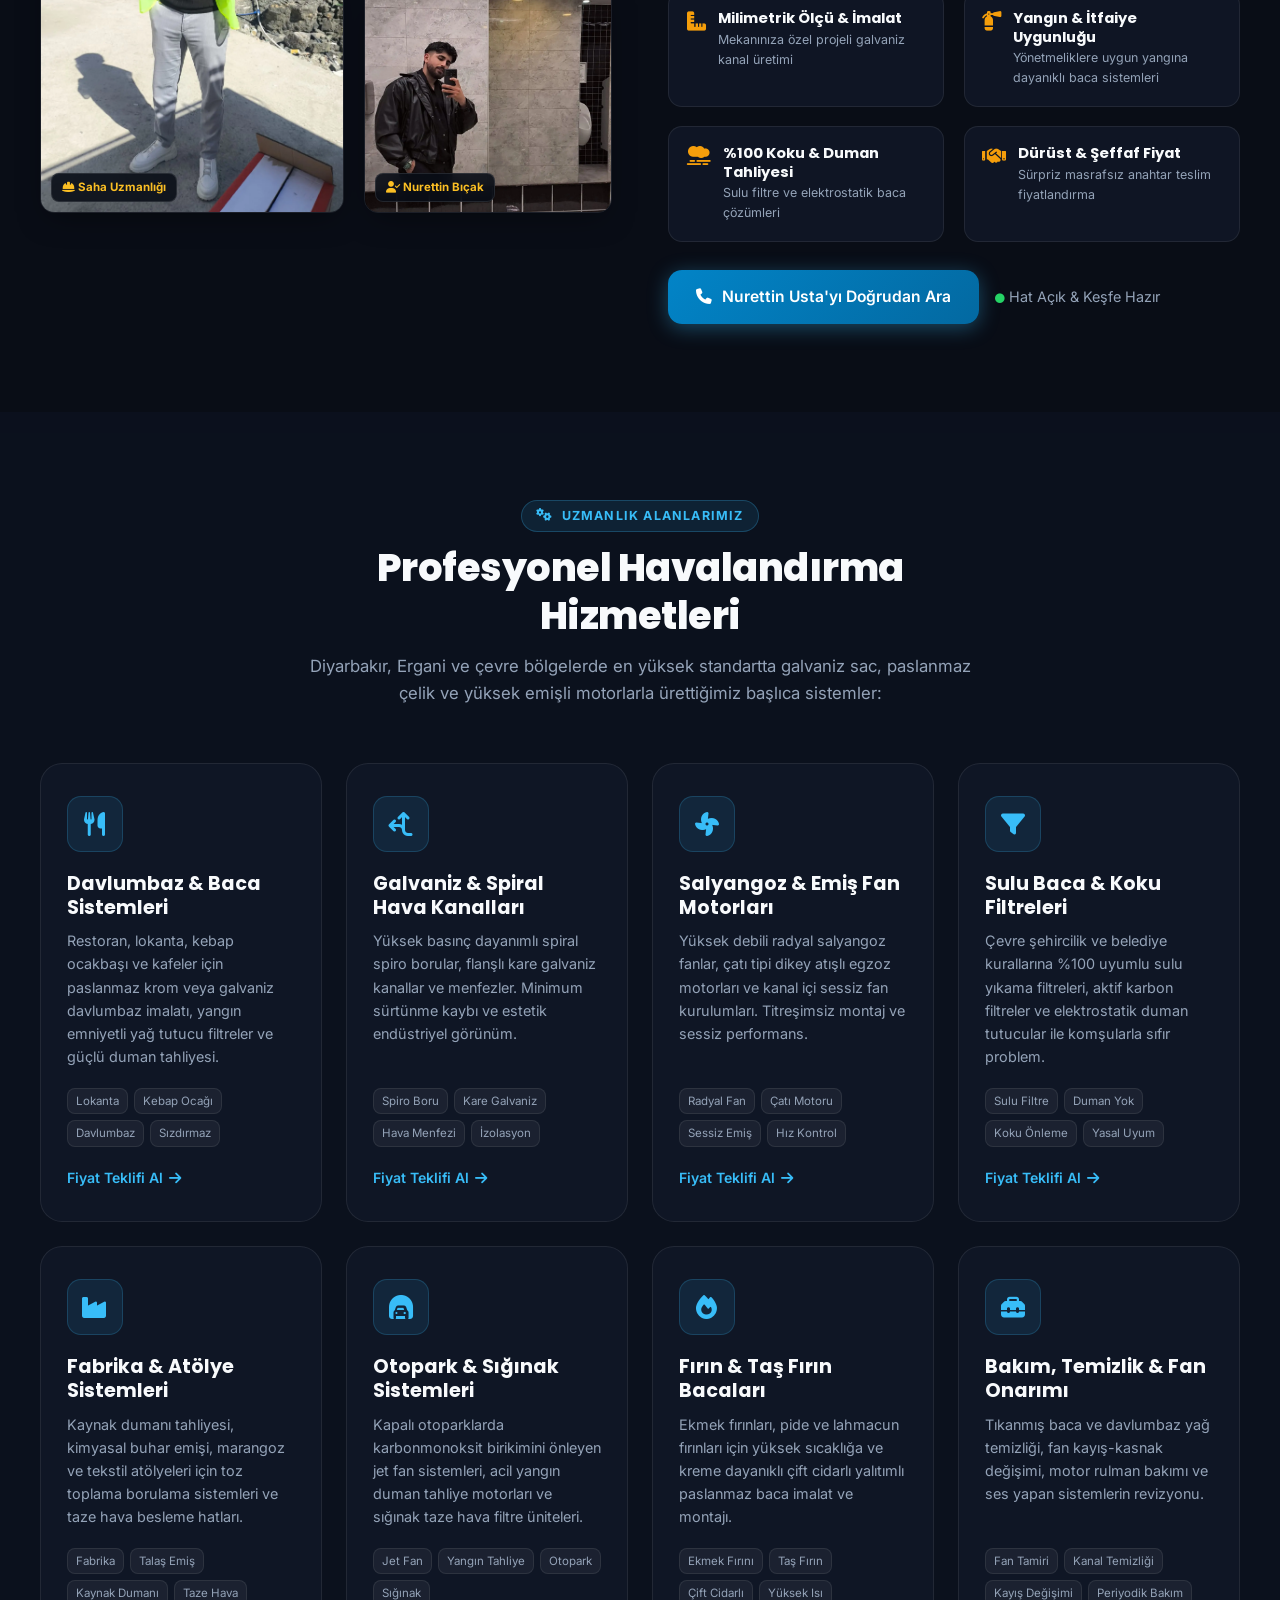
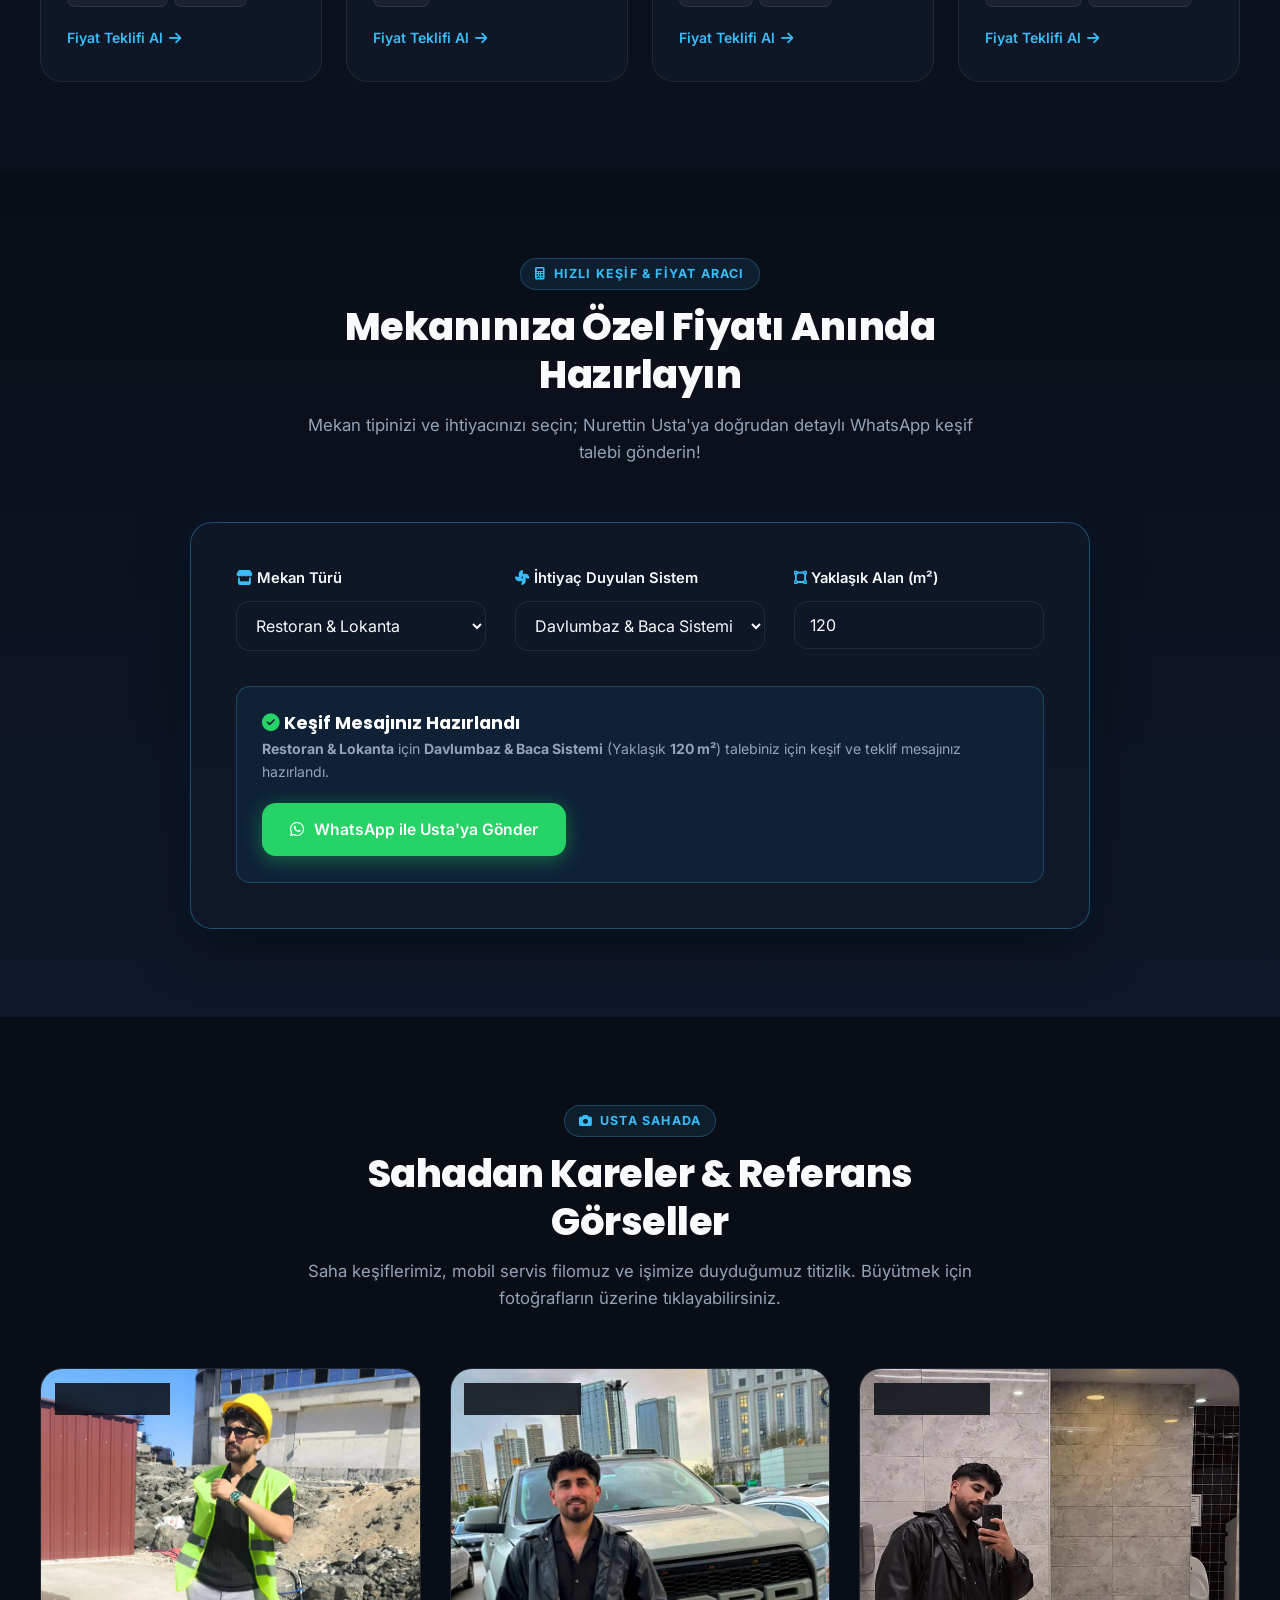
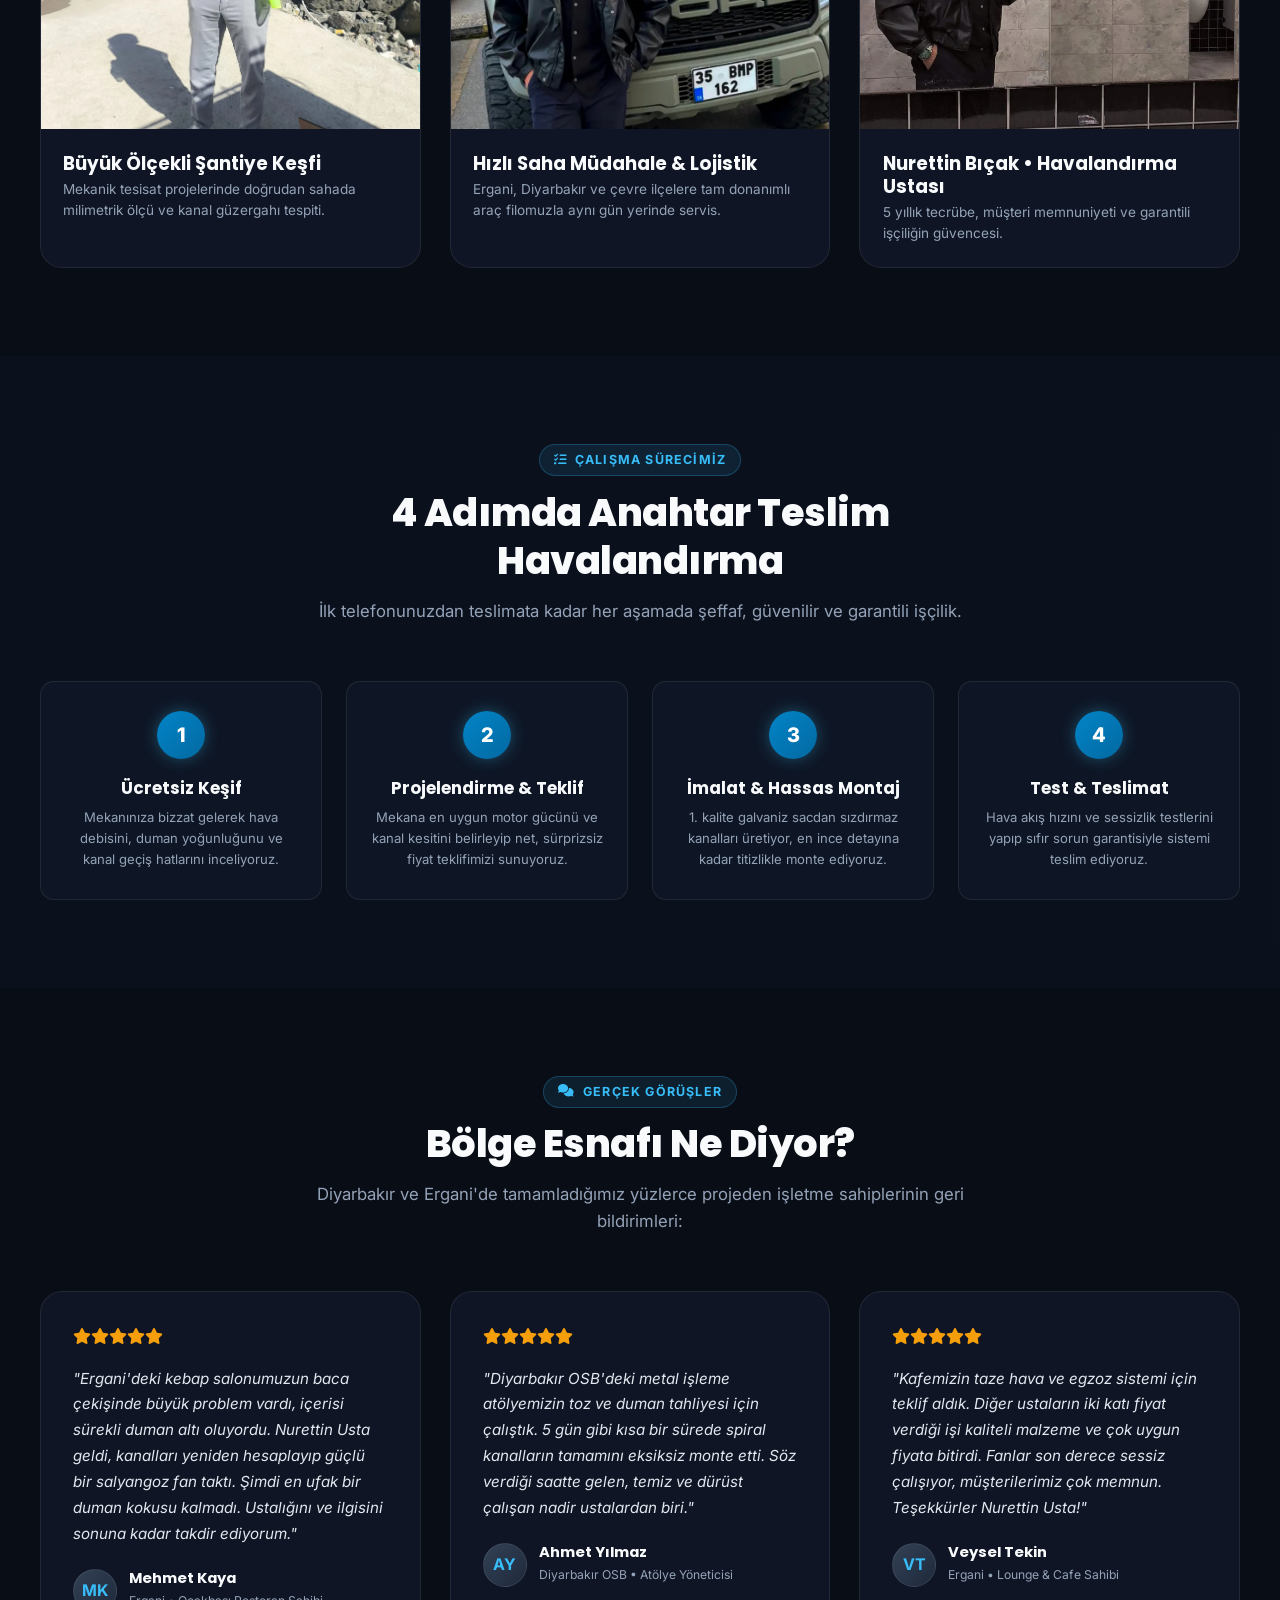
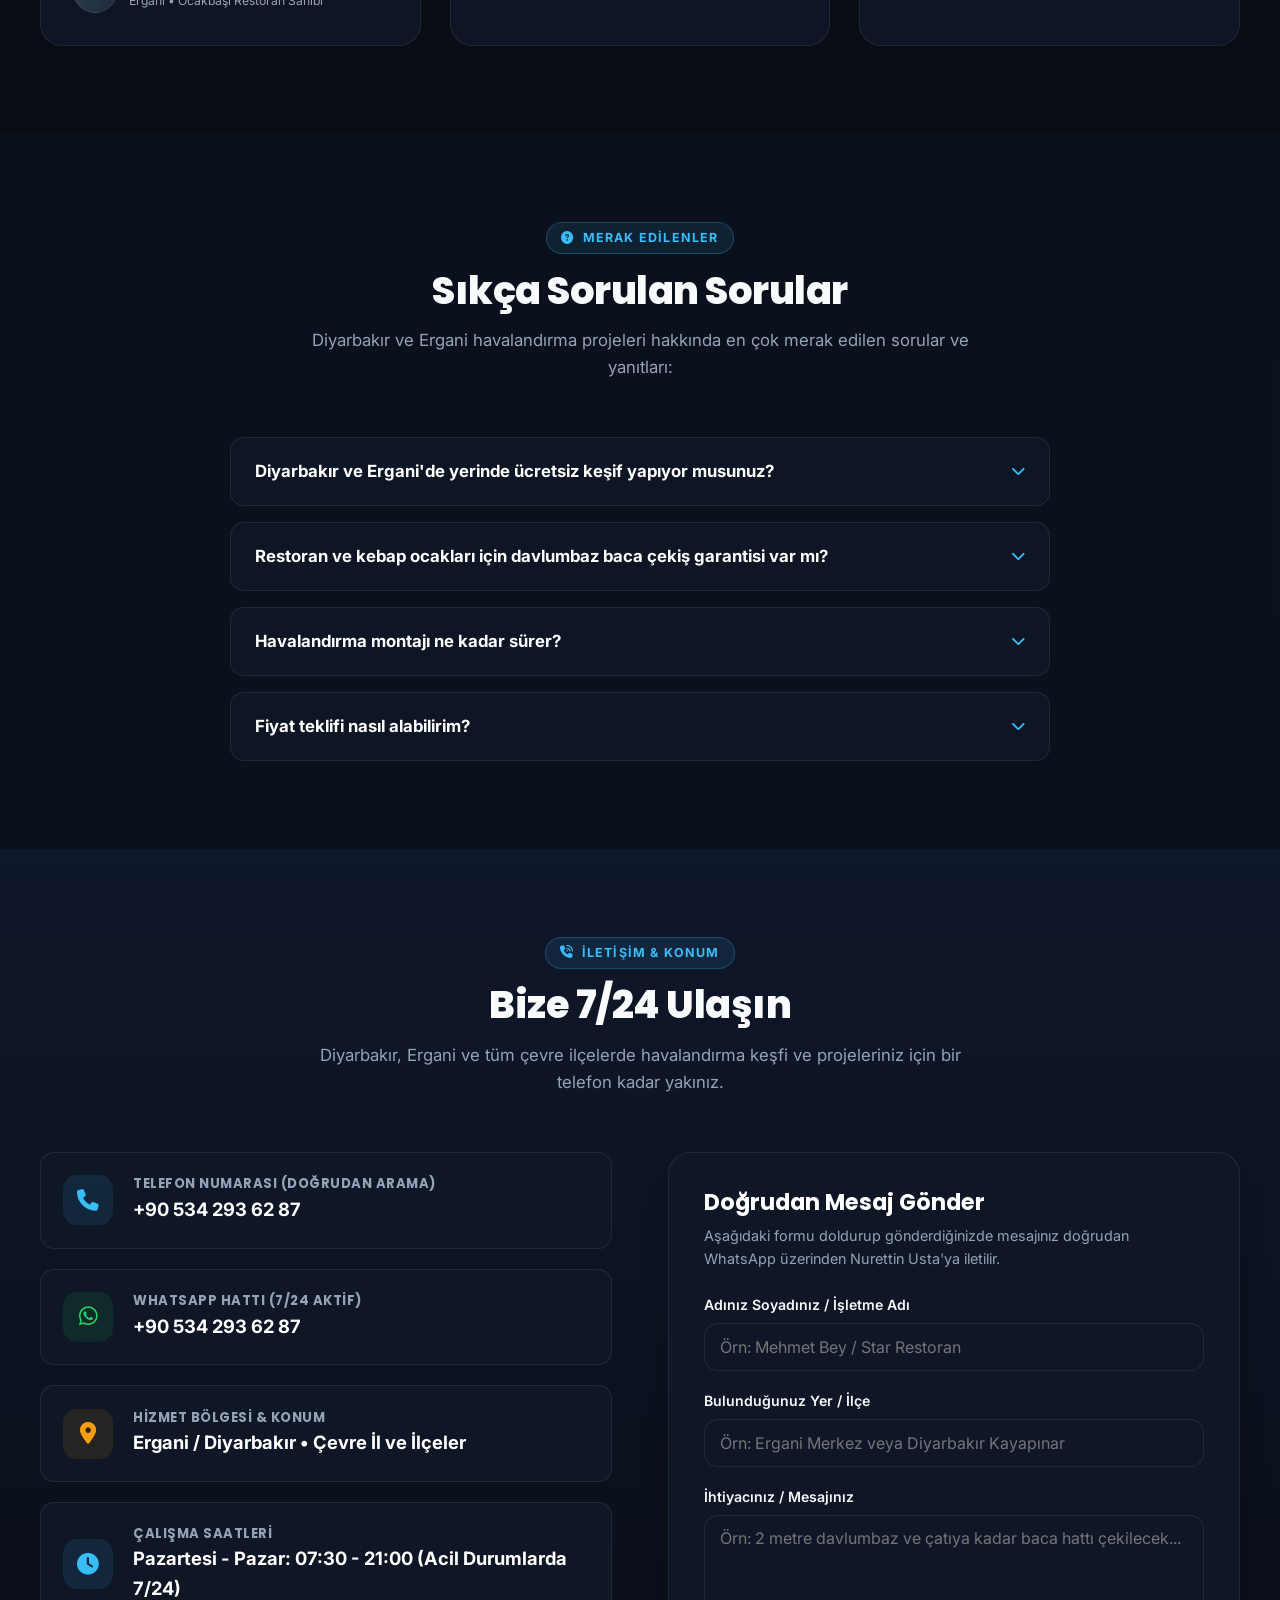
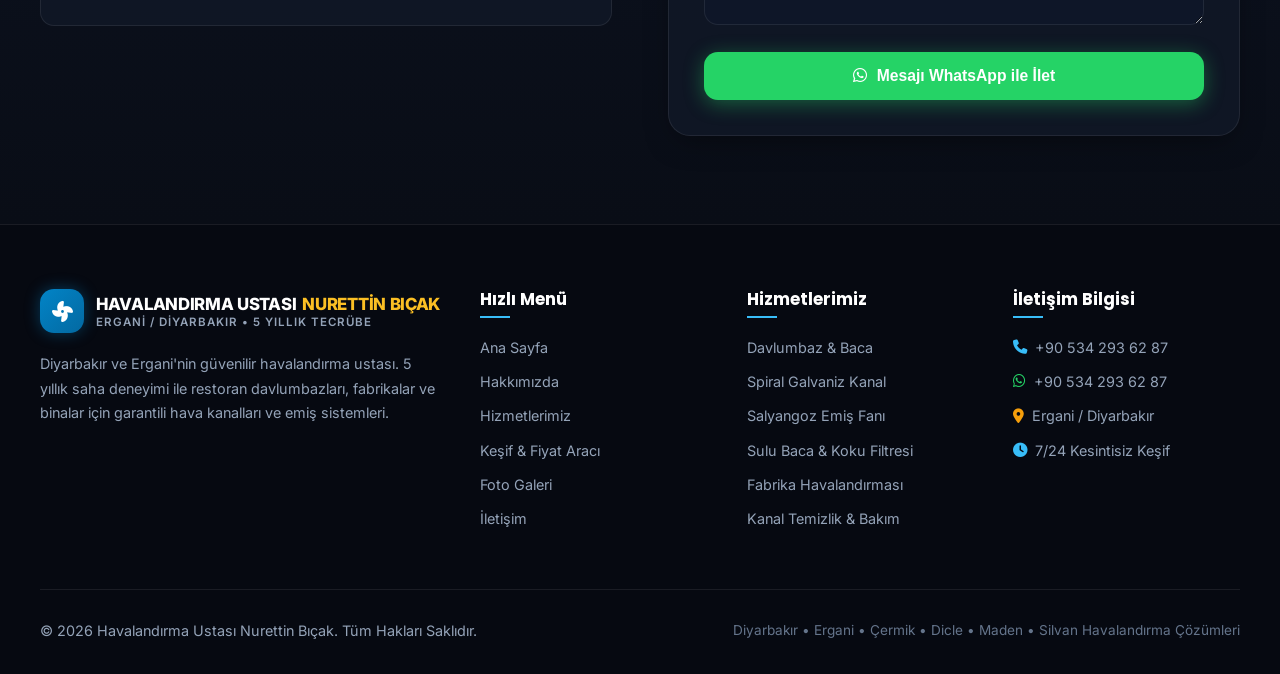
==== commit 474fddd1: "fix: gorseller webp formatina guncellendi ve sitemap/index referanslari duzeltildi" ====
--- a/index.html
+++ b/index.html
@@ -33,8 +33,8 @@
   <meta property="og:description" content="Diyarbakır Ergani ve tüm bölgede 5 yıllık tecrübe ile restoran davlumbaz baca, spiral galvaniz hava kanalları ve salyangoz fan sistemleri. Ücretsiz keşif: 0534 293 62 87.">
   <meta property="og:url" content="https://nuri-bicak.com/">
   <meta property="og:site_name" content="Havalandırma Ustası Nurettin Bıçak">
-  <meta property="og:image" content="https://nuri-bicak.com/dcdfd495-aedf-4a4e-8a0e-a73f254fdfdb.jpg">
-  <meta property="og:image:secure_url" content="https://nuri-bicak.com/dcdfd495-aedf-4a4e-8a0e-a73f254fdfdb.jpg">
+  <meta property="og:image" content="https://nuri-bicak.com/dcdfd495-aedf-4a4e-8a0e-a73f254fdfdb.webp">
+  <meta property="og:image:secure_url" content="https://nuri-bicak.com/dcdfd495-aedf-4a4e-8a0e-a73f254fdfdb.webp">
   <meta property="og:image:width" content="1200">
   <meta property="og:image:height" content="630">
   <meta property="og:image:alt" content="Havalandırma Ustası Nurettin Bıçak Şantiyede Keşif ve Montaj">
@@ -43,7 +43,7 @@
   <meta name="twitter:card" content="summary_large_image">
   <meta name="twitter:title" content="Havalandırma Ustası Nurettin Bıçak | Diyarbakır & Ergani">
   <meta name="twitter:description" content="Diyarbakır ve Ergani havalandırma sistemleri, davlumbaz baca ve galvaniz hava kanalı montajı. Hemen arayın: 0534 293 62 87.">
-  <meta name="twitter:image" content="https://nuri-bicak.com/dcdfd495-aedf-4a4e-8a0e-a73f254fdfdb.jpg">
+  <meta name="twitter:image" content="https://nuri-bicak.com/dcdfd495-aedf-4a4e-8a0e-a73f254fdfdb.webp">
 
   <!-- Yapılandırılmış Veri / Schema.org (Google Rich Snippets & Local Business) -->
   <script type="application/ld+json">
@@ -53,11 +53,11 @@
     "@id": "https://nuri-bicak.com/#business",
     "name": "Havalandırma Ustası Nurettin Bıçak",
     "url": "https://nuri-bicak.com/",
-    "logo": "https://nuri-bicak.com/dcdfd495-aedf-4a4e-8a0e-a73f254fdfdb.jpg",
+    "logo": "https://nuri-bicak.com/dcdfd495-aedf-4a4e-8a0e-a73f254fdfdb.webp",
     "image": [
-      "https://nuri-bicak.com/dcdfd495-aedf-4a4e-8a0e-a73f254fdfdb.jpg",
-      "https://nuri-bicak.com/bad29a2e-ef3e-41e2-a7c5-c353f5a15ecd.jpg",
-      "https://nuri-bicak.com/37fae6c2-96d6-4efa-825b-70e6f3691e4b.jpg"
+      "https://nuri-bicak.com/dcdfd495-aedf-4a4e-8a0e-a73f254fdfdb.webp",
+      "https://nuri-bicak.com/bad29a2e-ef3e-41e2-a7c5-c353f5a15ecd.webp",
+      "https://nuri-bicak.com/37fae6c2-96d6-4efa-825b-70e6f3691e4b.webp"
     ],
     "description": "Diyarbakır Ergani ve çevre ilçelerde 5 yıllık tecrübe ile restoran davlumbaz baca, spiral galvaniz hava kanalları, salyangoz fan ve endüstriyel havalandırma sistemleri montaj ve imalatı.",
     "telephone": "+905342936287",
@@ -312,7 +312,7 @@
           <div class="hero-visual reveal">
             <!-- Usta Kartı (Sarı Baretli Şantiye Fotoğrafı) -->
             <div class="hero-image-card">
-              <img src="dcdfd495-aedf-4a4e-8a0e-a73f254fdfdb.jpg" alt="Havalandırma Ustası Nurettin Bıçak Şantiyede">
+              <img src="dcdfd495-aedf-4a4e-8a0e-a73f254fdfdb.webp" alt="Havalandırma Ustası Nurettin Bıçak Şantiyede">
               <div class="hero-image-overlay">
                 <div class="overlay-name">
                   <span>Nurettin Bıçak</span>
@@ -399,19 +399,19 @@
           <div class="about-images-mosaic reveal">
             <!-- Baretli Saha Görseli -->
             <div class="mosaic-img-box large">
-              <img src="dcdfd495-aedf-4a4e-8a0e-a73f254fdfdb.jpg" alt="Nurettin Bıçak Şantiye ve Saha Keşfi">
+              <img src="dcdfd495-aedf-4a4e-8a0e-a73f254fdfdb.webp" alt="Nurettin Bıçak Şantiye ve Saha Keşfi">
               <span class="mosaic-tag"><i class="fa-solid fa-helmet-safety"></i> Saha Uzmanlığı</span>
             </div>
 
             <!-- Ford Raptor Araçlı Servis Görseli -->
             <div class="mosaic-img-box">
-              <img src="bad29a2e-ef3e-41e2-a7c5-c353f5a15ecd.jpg" alt="Havalandırma Ustası Nurettin Bıçak Mobil Servis ve Keşif">
+              <img src="bad29a2e-ef3e-41e2-a7c5-c353f5a15ecd.webp" alt="Havalandırma Ustası Nurettin Bıçak Mobil Servis ve Keşif">
               <span class="mosaic-tag"><i class="fa-solid fa-truck-pickup"></i> Mobil Keşif Filosu</span>
             </div>
 
             <!-- Profil Görseli -->
             <div class="mosaic-img-box">
-              <img src="37fae6c2-96d6-4efa-825b-70e6f3691e4b.jpg" alt="Havalandırma Ustası Nurettin Bıçak">
+              <img src="37fae6c2-96d6-4efa-825b-70e6f3691e4b.webp" alt="Havalandırma Ustası Nurettin Bıçak">
               <span class="mosaic-tag"><i class="fa-solid fa-user-check"></i> Nurettin Bıçak</span>
             </div>
           </div>
@@ -735,7 +735,7 @@
           <!-- Fotoğraf 1: Şantiye & Baretli -->
           <div class="gallery-card reveal">
             <div class="gallery-img-wrapper">
-              <img src="dcdfd495-aedf-4a4e-8a0e-a73f254fdfdb.jpg" alt="Nurettin Usta Şantiye Denetimi ve Keşif">
+              <img src="dcdfd495-aedf-4a4e-8a0e-a73f254fdfdb.webp" alt="Nurettin Usta Şantiye Denetimi ve Keşif">
               <span class="gallery-badge"><i class="fa-solid fa-building"></i> Şantiye Keşif</span>
             </div>
             <div class="gallery-info">
@@ -747,7 +747,7 @@
           <!-- Fotoğraf 2: Ford Raptor Araçlı -->
           <div class="gallery-card reveal">
             <div class="gallery-img-wrapper">
-              <img src="bad29a2e-ef3e-41e2-a7c5-c353f5a15ecd.jpg" alt="Havalandırma Ustası Mobil Servis ve Lojistik">
+              <img src="bad29a2e-ef3e-41e2-a7c5-c353f5a15ecd.webp" alt="Havalandırma Ustası Mobil Servis ve Lojistik">
               <span class="gallery-badge"><i class="fa-solid fa-truck"></i> Mobil Servis</span>
             </div>
             <div class="gallery-info">
@@ -759,7 +759,7 @@
           <!-- Fotoğraf 3: Profil -->
           <div class="gallery-card reveal">
             <div class="gallery-img-wrapper">
-              <img src="37fae6c2-96d6-4efa-825b-70e6f3691e4b.jpg" alt="Havalandırma Ustası Nurettin Bıçak">
+              <img src="37fae6c2-96d6-4efa-825b-70e6f3691e4b.webp" alt="Havalandırma Ustası Nurettin Bıçak">
               <span class="gallery-badge"><i class="fa-solid fa-user-check"></i> Uzman Usta</span>
             </div>
             <div class="gallery-info">
